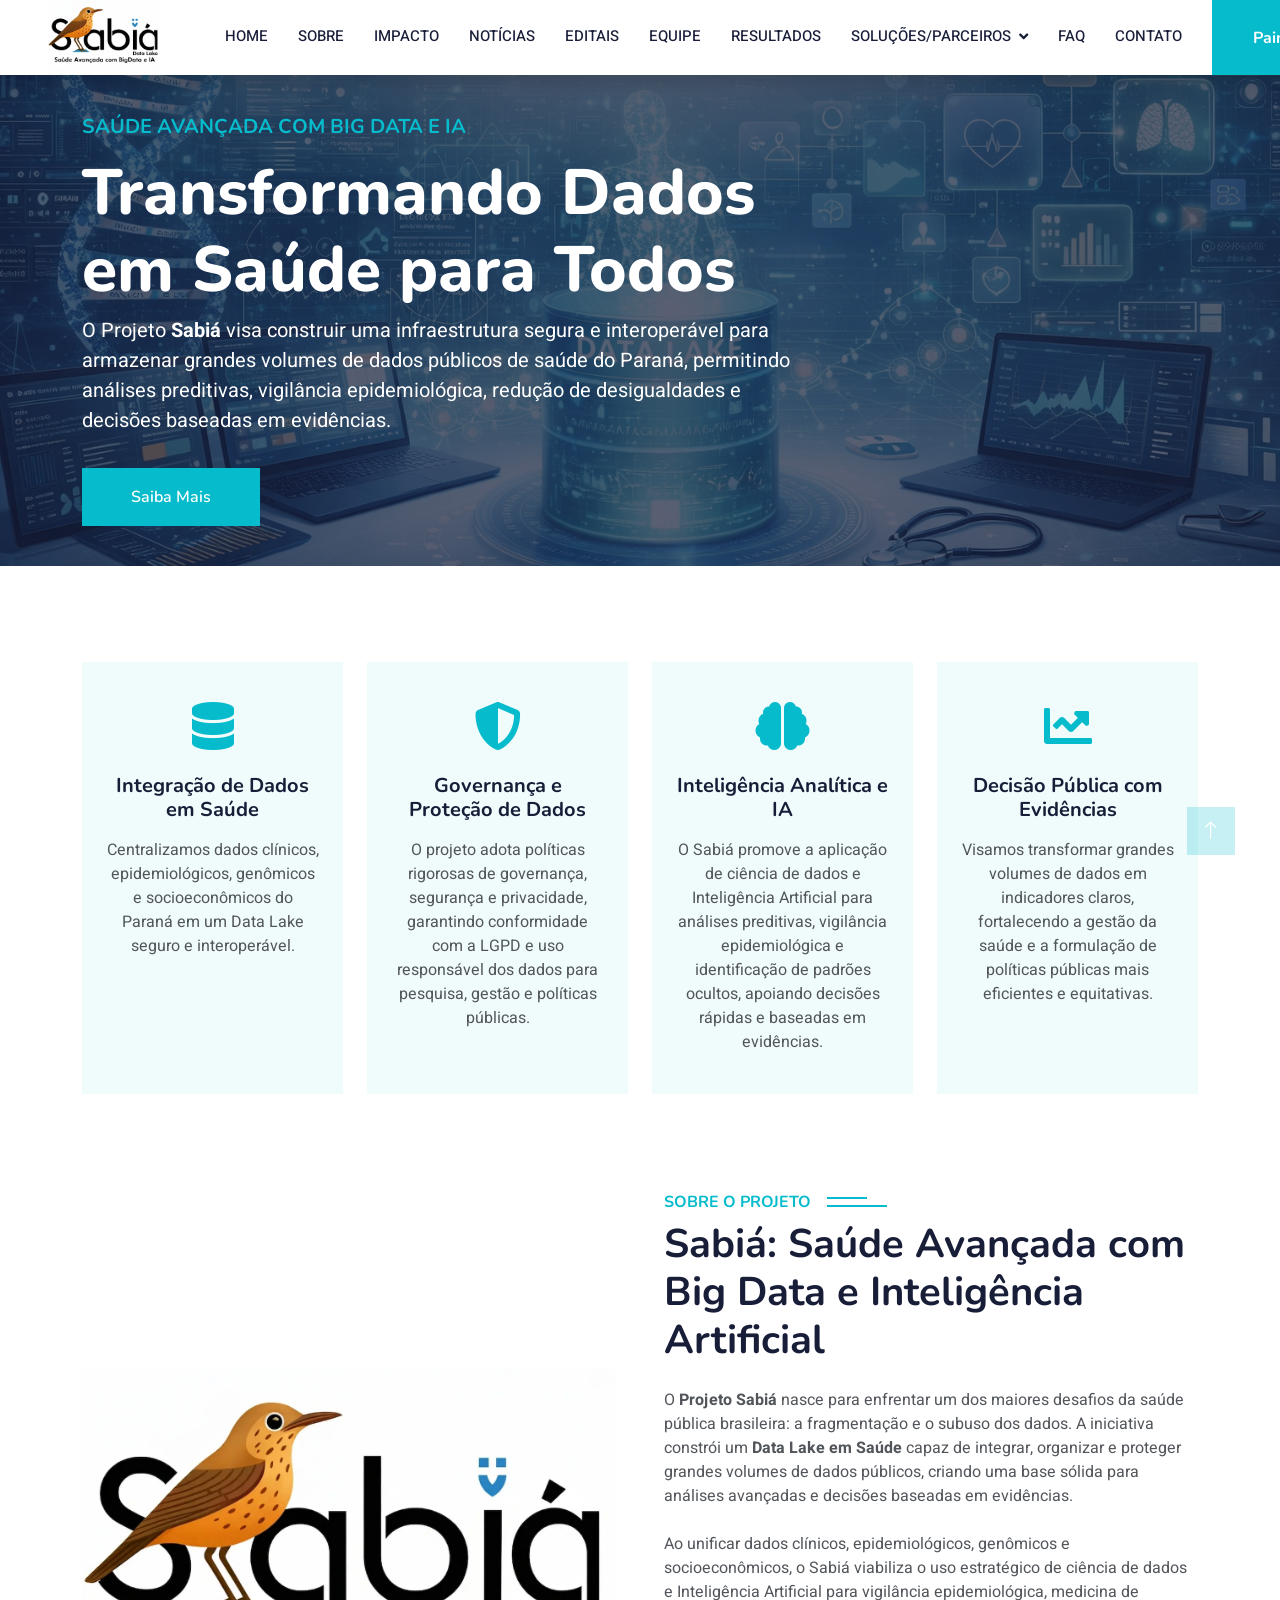
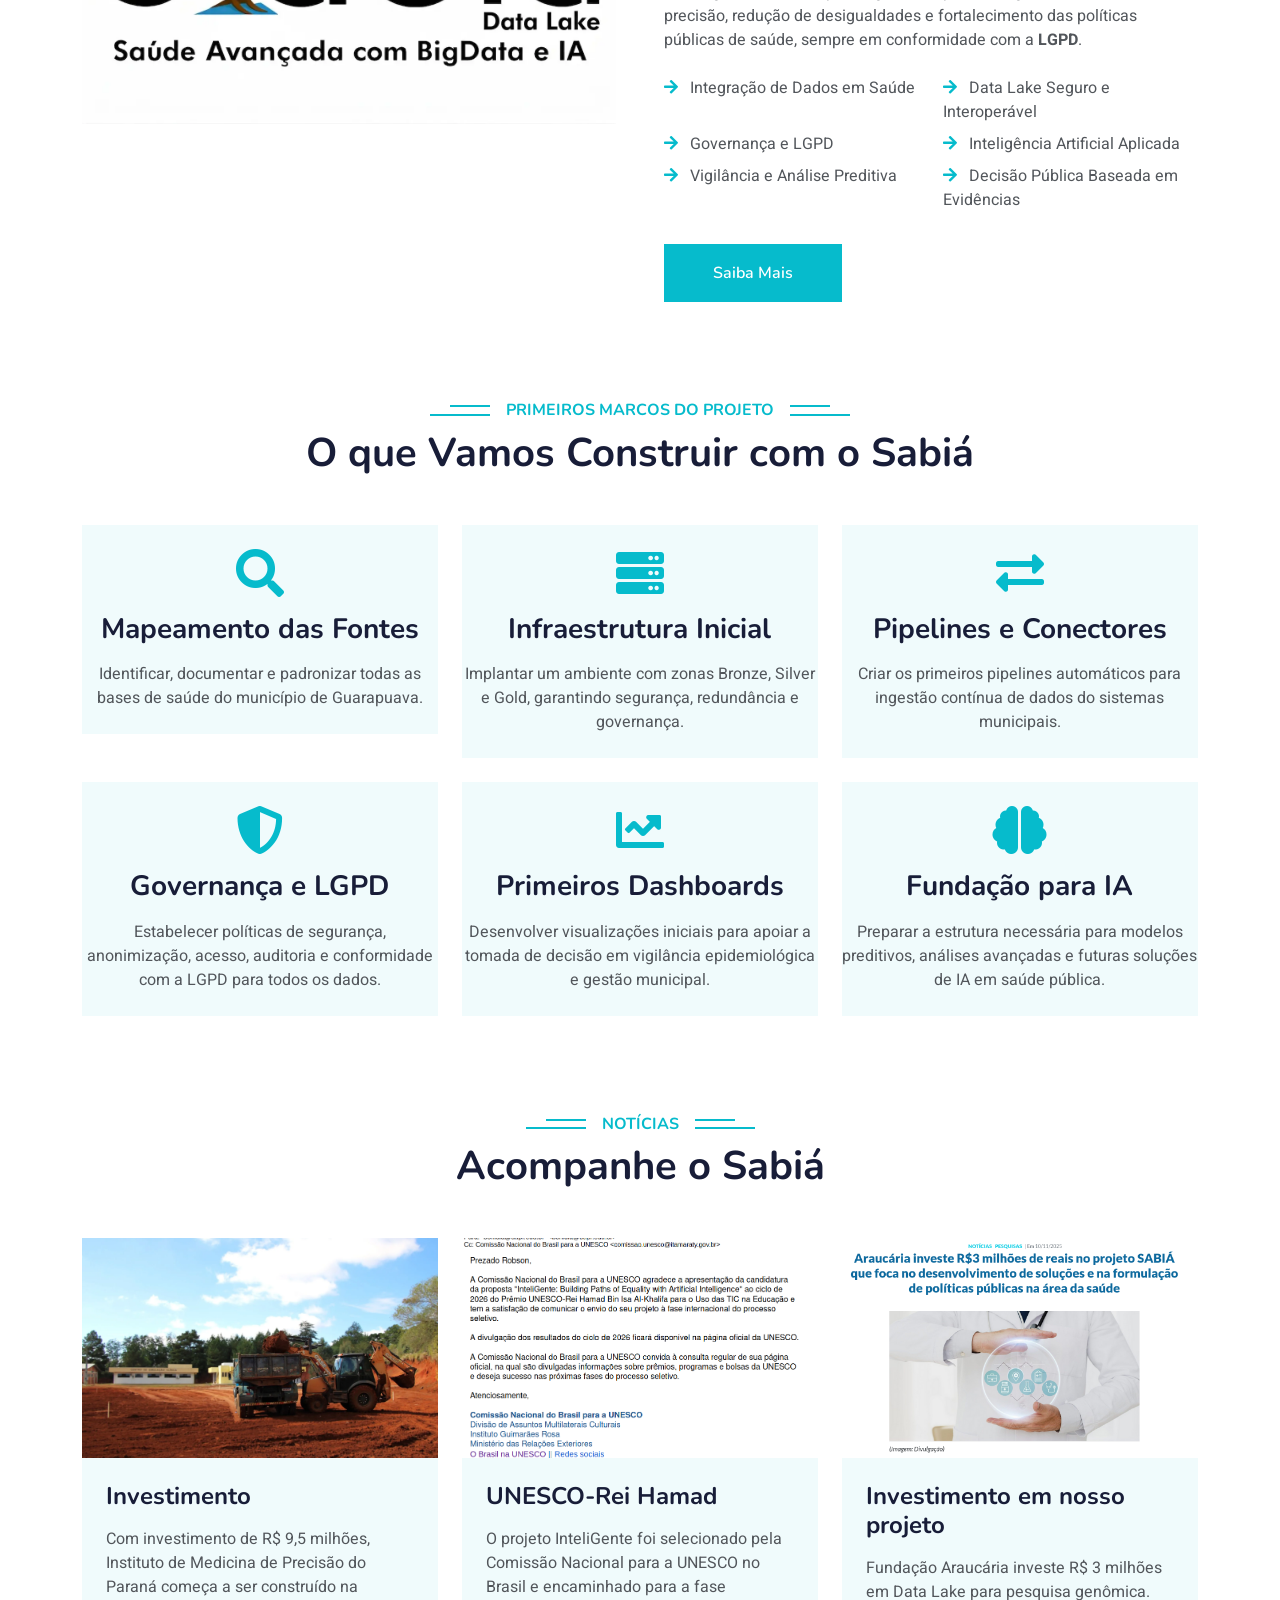
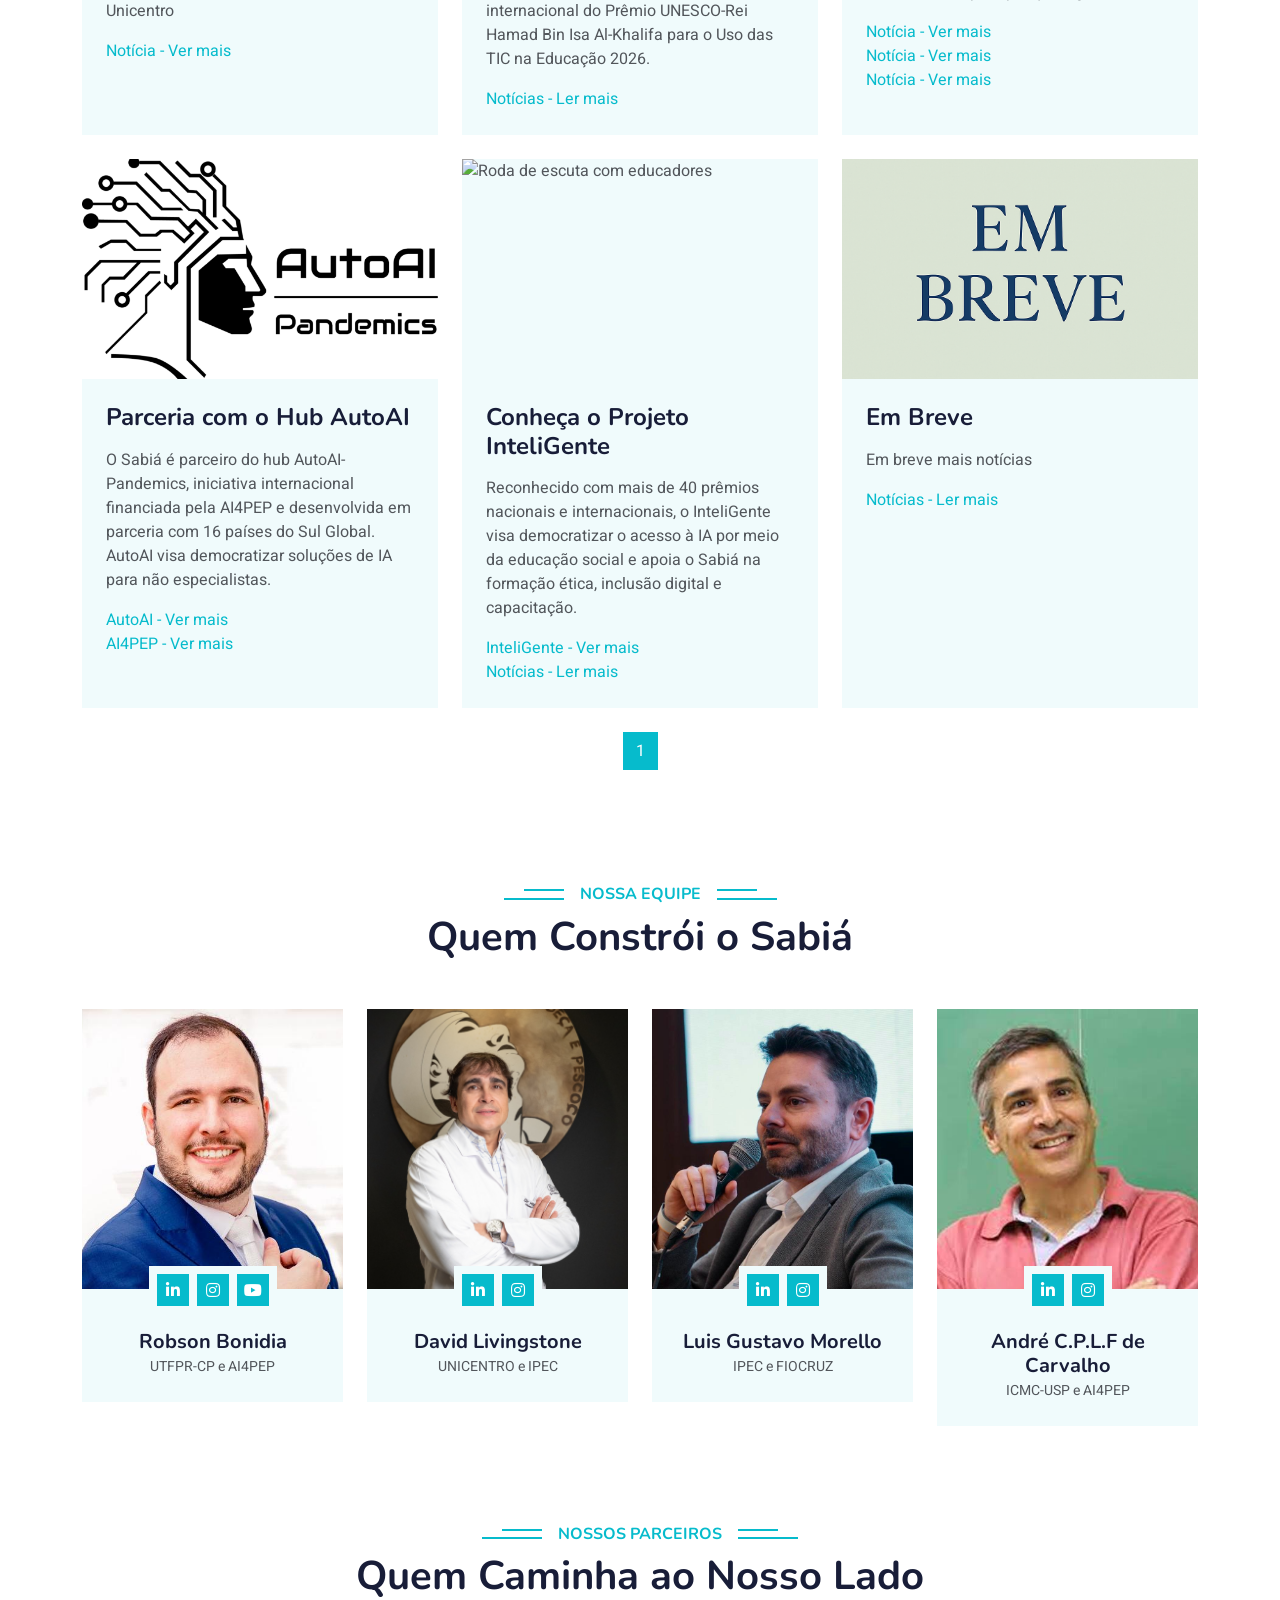
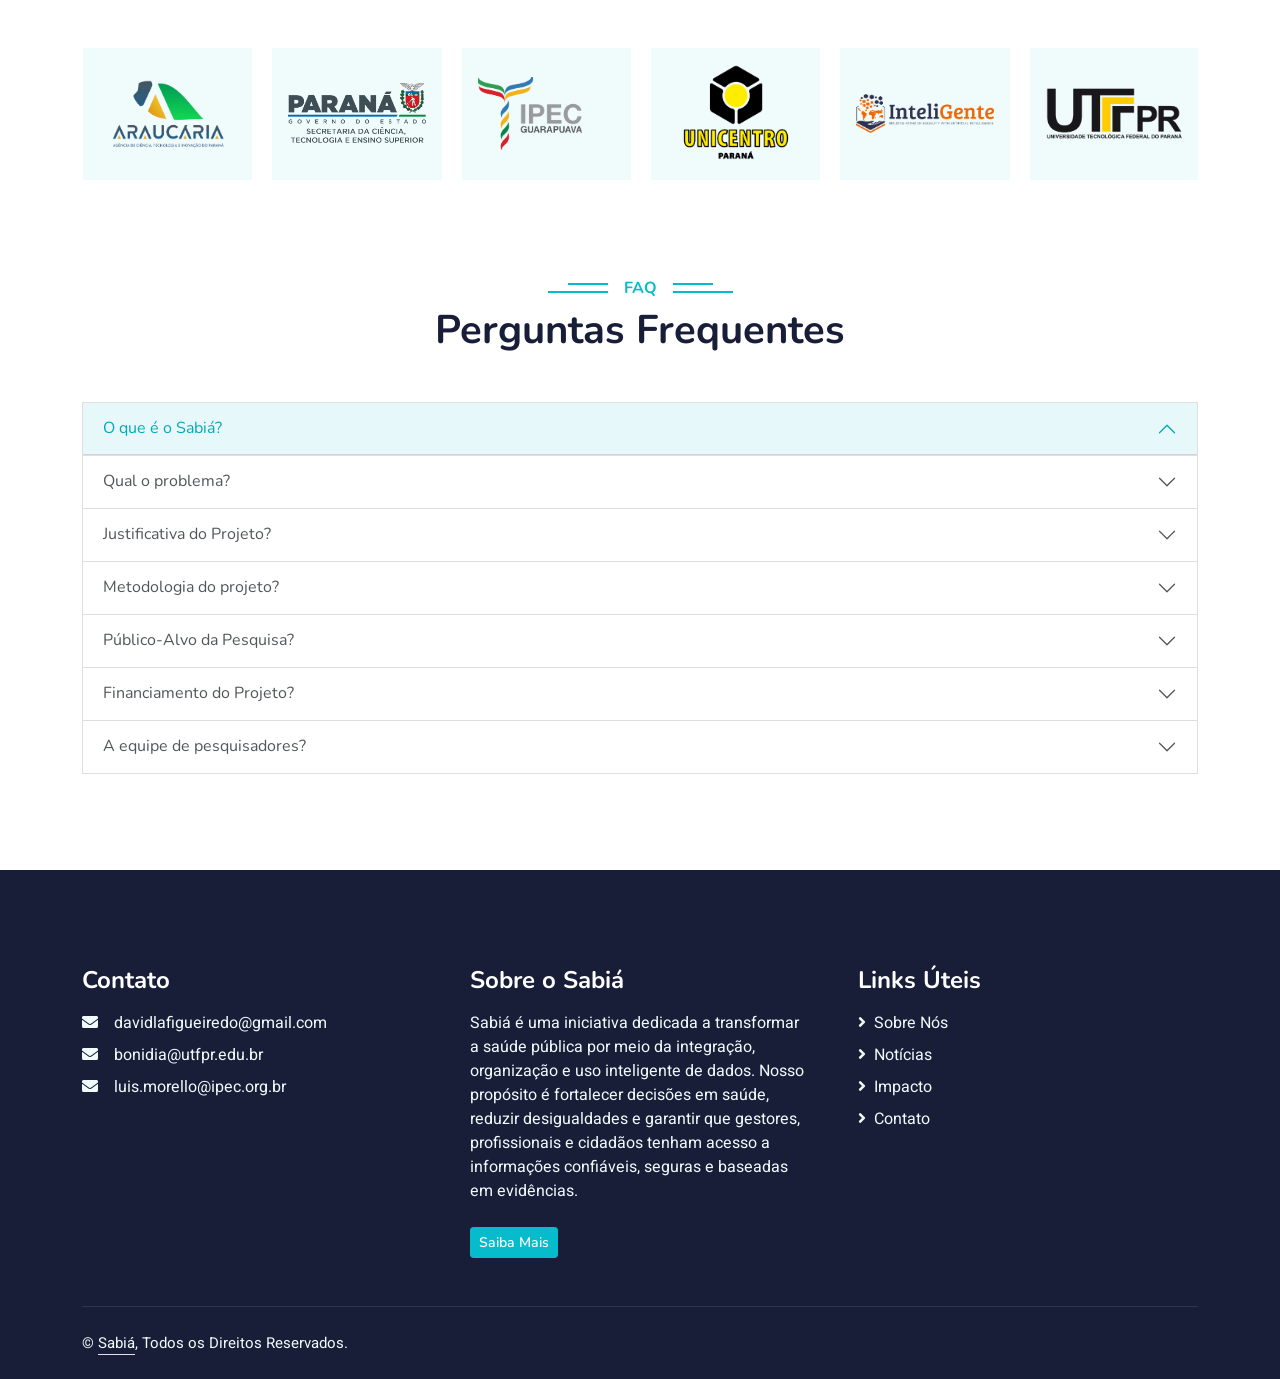
==== index.html @ 571390f3 "News" ====
<!DOCTYPE html>
<html lang="pt">

<head>

    <!-- Google tag (gtag.js) -->
    <script async src="https://www.googletagmanager.com/gtag/js?id=G-8NCLJFZFPL"></script>
      <script>
      window.dataLayer = window.dataLayer || [];
      function gtag(){dataLayer.push(arguments);}
      gtag('js', new Date());
      gtag('config', 'G-8NCLJFZFPL');
      </script>

      <!-- Google tag (gtag.js) event -->
      <script>
      gtag('event', 'manual_event_PAGE_VIEW', {
        // <event_parameters>
      });
    </script>

    <meta charset="utf-8">
    <title>Sabiá: Transformando Dados em Saúde para Todos</title>
    <meta content="width=device-width, initial-scale=1.0" name="viewport">
    <meta content="" name="keywords">
    <meta content="" name="description">

    <!-- Favicon -->
    <link href="logo/sabia_correto.webp" rel="icon">

    <!-- Google Web Fonts -->
    <link rel="preconnect" href="https://fonts.googleapis.com">
    <link rel="preconnect" href="https://fonts.gstatic.com" crossorigin>
    <link href="https://fonts.googleapis.com/css2?family=Heebo:wght@400;500;600&family=Nunito:wght@600;700;800&display=swap" rel="stylesheet">

    <!-- Icon Font Stylesheet -->
    <link href="https://cdnjs.cloudflare.com/ajax/libs/font-awesome/5.10.0/css/all.min.css" rel="stylesheet">
    <link href="https://cdn.jsdelivr.net/npm/bootstrap-icons@1.4.1/font/bootstrap-icons.css" rel="stylesheet">

    <!-- Libraries Stylesheet -->
    <link href="lib/animate/animate.min.css" rel="stylesheet">
    <link href="lib/owlcarousel/assets/owl.carousel.min.css" rel="stylesheet">

    <!-- Customized Bootstrap Stylesheet -->
    <link href="css/bootstrap.min.css" rel="stylesheet">

    <!-- Template Stylesheet -->
    <link href="css/style.css" rel="stylesheet">
</head>

<body>
    <!-- Spinner Start -->
    <div id="spinner" class="show bg-white position-fixed translate-middle w-100 vh-100 top-50 start-50 d-flex align-items-center justify-content-center">
        <div class="spinner-border text-primary" style="width: 3rem; height: 3rem;" role="status">
            <span class="sr-only">Loading...</span>
        </div>
    </div>
    <!-- Spinner End -->


    <!-- Navbar Start -->
    <nav class="navbar navbar-expand-lg bg-white navbar-light shadow sticky-top p-0">
        <a href="index.html" class="navbar-brand d-flex align-items-center px-4 px-lg-5">
    <img src="logo/sabia_correto.webp" alt="Sabiá" style="height: 75px;"></a>

        <button type="button" class="navbar-toggler me-4" data-bs-toggle="collapse" data-bs-target="#navbarCollapse">
            <span class="navbar-toggler-icon"></span>
        </button>
        <div class="collapse navbar-collapse" id="navbarCollapse">
            <div class="navbar-nav ms-auto p-4 p-lg-0">
                <a href="#" class="nav-item nav-link">Home</a>
                <a href="#about" class="nav-item nav-link">Sobre</a>
                <a href="#metrics" class="nav-item nav-link">Impacto</a>
                <a href="#news" class="nav-item nav-link">Notícias</a>
                <a href="editais.html" class="nav-item nav-link">Editais</a>
                <a href="#team" class="nav-item nav-link">Equipe</a>
                <a href="resultados.html" class="nav-item nav-link">Resultados</a>
                <div class="nav-item dropdown">
                    <a href="#" class="nav-link dropdown-toggle" data-bs-toggle="dropdown">Soluções/Parceiros</a>
                    <div class="dropdown-menu fade-down m-0">
                        <a href="https://japiimbr.inteligentehub.com.br/" class="dropdown-item">Japiim Health</a>
                        <a href="https://synap.inteligentehub.com.br/" class="dropdown-item">Triagem do Alzheimer</a>
                        <a href="smartwatches.html" class="dropdown-item">Sabiá Vitalis - Demo</a>
                        <a href="https://inteligentehub.com.br/" class="dropdown-item">InteliGente Hub</a>
                        <a href="https://autoaipandemics.icmc.usp.br/" class="dropdown-item">AutoAI Hub</a>
                    </div>
                </div>
                <a href="#faq" class="nav-item nav-link">FAQ</a>
                <a href="#contato" class="nav-item nav-link">Contato</a>
                <a href="dash.html" class="btn btn-primary painel-vivo">
                    Painel Vivo <i class="fa fa-arrow-right ms-3"></i>
                </a>
            </div>
        </div>
    </nav>
    <!-- Navbar End -->


    <!-- Carousel Start -->
    <div class="container-fluid p-0 mb-5">
      <div class="owl-carousel header-carousel position-relative">

        <div class="owl-carousel-item position-relative">
          <img class="img-fluid" src="img-new/15.png" alt="">
          <div class="position-absolute top-0 start-0 w-100 h-100 d-flex align-items-center"
               style="background: rgba(24, 29, 56, .7);">
            <div class="container">
              <div class="row justify-content-start">
                <div class="col-sm-10 col-lg-8">
                  <h5 class="text-primary text-uppercase mb-3 animated slideInDown">
                    Saúde Avançada com Big Data e IA
                  </h5>
                  <h1 class="display-3 text-white animated slideInDown">
                    Transformando Dados em Saúde para Todos
                  </h1>
                  <p class="fs-5 text-white mb-4 pb-2">
                    O Projeto <strong>Sabiá</strong> visa construir uma infraestrutura segura e interoperável para armazenar grandes volumes de dados públicos de saúde do Paraná, permitindo análises preditivas, vigilância epidemiológica, redução de desigualdades e decisões baseadas em evidências.
                  </p>
                  <a href="#about" class="btn btn-primary py-md-3 px-md-5 me-3 animated slideInLeft">
                    Saiba Mais
                  </a>
                </div>
              </div>
            </div>
          </div>
        </div>

      </div>
    </div>
    <!-- Carousel End -->

    <!-- Carousel End -->

    <!-- Service Start -->
    <div class="container-xxl py-5">
        <div class="container">
            <div class="row g-4">
            
                <!-- Integração de Dados -->
                <div class="col-lg-3 col-sm-6 wow fadeInUp" data-wow-delay="0.1s">
                  <div class="service-item text-center pt-3">
                    <div class="p-4">
                      <i class="fa fa-3x fa-database text-primary mb-4"></i>
                      <h5 class="mb-3">Integração de Dados em Saúde</h5>
                      <p>
                        Centralizamos dados clínicos, epidemiológicos, genômicos e socioeconômicos do Paraná em um Data Lake seguro e interoperável.
                      </p>
                    </div>
                  </div>
                </div>

                <!-- Governança e LGPD -->
                <div class="col-lg-3 col-sm-6 wow fadeInUp" data-wow-delay="0.3s">
                  <div class="service-item text-center pt-3">
                    <div class="p-4">
                      <i class="fa fa-3x fa-shield-alt text-primary mb-4"></i>
                      <h5 class="mb-3">Governança e Proteção de Dados</h5>
                      <p>
                        O projeto adota políticas rigorosas de governança, segurança e privacidade, garantindo conformidade com a LGPD e uso responsável dos dados para pesquisa, gestão e políticas públicas.
                      </p>
                    </div>
                  </div>
                </div>

                <!-- Inteligência Analítica -->
                <div class="col-lg-3 col-sm-6 wow fadeInUp" data-wow-delay="0.5s">
                  <div class="service-item text-center pt-3">
                    <div class="p-4">
                      <i class="fa fa-3x fa-brain text-primary mb-4"></i>
                      <h5 class="mb-3">Inteligência Analítica e IA</h5>
                      <p>
                        O Sabiá promove a aplicação de ciência de dados e Inteligência Artificial para análises preditivas, vigilância epidemiológica e identificação de padrões ocultos, apoiando decisões rápidas e baseadas em evidências.
                      </p>
                    </div>
                  </div>
                </div>

                <!-- Decisão e Impacto -->
                <div class="col-lg-3 col-sm-6 wow fadeInUp" data-wow-delay="0.7s">
                  <div class="service-item text-center pt-3">
                    <div class="p-4">
                      <i class="fa fa-3x fa-chart-line text-primary mb-4"></i>
                      <h5 class="mb-3">Decisão Pública com Evidências</h5>
                      <p>
                        Visamos transformar grandes volumes de dados em indicadores claros, fortalecendo a gestão da saúde e a formulação de políticas públicas mais eficientes e equitativas.
                      </p>
                    </div>
                  </div>
                </div>

            </div>
        </div>
    </div>
    <!-- Service End -->

    <!-- About Start -->
    <div id="about" class="container-xxl py-5">
      <div class="container">
        <div class="row g-5">

          <!-- Imagem / Logo -->
          <div class="col-lg-6 wow fadeInUp" data-wow-delay="0.1s" style="min-height: 400px;">
            <div class="position-relative h-100">
              <img class="img-fluid position-absolute w-100 h-100"
                   src="logo/sabia_correto.webp"
                   alt="Projeto Sabiá – Saúde Avançada com Big Data e IA"
                   style="object-fit: contain; max-height: 100%">
            </div>
          </div>

          <!-- Texto -->
          <div class="col-lg-6 wow fadeInUp" data-wow-delay="0.3s">
            <h6 class="section-title bg-white text-start text-primary pe-3">Sobre o Projeto</h6>

            <h1 class="mb-4">
              Sabiá: Saúde Avançada com Big Data e Inteligência Artificial
            </h1>

            <p class="mb-4">
              O <strong>Projeto Sabiá</strong> nasce para enfrentar um dos maiores desafios da saúde pública brasileira: a fragmentação e o subuso dos dados.
              A iniciativa constrói um <strong>Data Lake em Saúde</strong> capaz de integrar, organizar e proteger grandes volumes de dados públicos,
              criando uma base sólida para análises avançadas e decisões baseadas em evidências.
            </p>

            <p class="mb-4">
              Ao unificar dados clínicos, epidemiológicos, genômicos e socioeconômicos,
              o Sabiá viabiliza o uso estratégico de ciência de dados e Inteligência Artificial para vigilância epidemiológica, medicina de precisão,
              redução de desigualdades e fortalecimento das políticas públicas de saúde,
              sempre em conformidade com a <strong>LGPD</strong>.
            </p>

            <!-- Destaques -->
            <div class="row gy-2 gx-4 mb-4">
              <div class="col-sm-6">
                <p class="mb-0">
                  <i class="fa fa-arrow-right text-primary me-2"></i>
                  Integração de Dados em Saúde
                </p>
              </div>
              <div class="col-sm-6">
                <p class="mb-0">
                  <i class="fa fa-arrow-right text-primary me-2"></i>
                  Data Lake Seguro e Interoperável
                </p>
              </div>
              <div class="col-sm-6">
                <p class="mb-0">
                  <i class="fa fa-arrow-right text-primary me-2"></i>
                  Governança e LGPD
                </p>
              </div>
              <div class="col-sm-6">
                <p class="mb-0">
                  <i class="fa fa-arrow-right text-primary me-2"></i>
                  Inteligência Artificial Aplicada
                </p>
              </div>
              <div class="col-sm-6">
                <p class="mb-0">
                  <i class="fa fa-arrow-right text-primary me-2"></i>
                  Vigilância e Análise Preditiva
                </p>
              </div>
              <div class="col-sm-6">
                <p class="mb-0">
                  <i class="fa fa-arrow-right text-primary me-2"></i>
                  Decisão Pública Baseada em Evidências
                </p>
              </div>
            </div>

            <a class="btn btn-primary py-3 px-5 mt-2" href="#contato">
              Saiba Mais
            </a>
          </div>

        </div>
      </div>
    </div>
    <!-- About End -->

    <!-- Categories Start
    <div class="container-xxl py-5 category">
        <div class="container">
            <div class="text-center wow fadeInUp" data-wow-delay="0.1s">
                <h6 class="section-title bg-white text-center text-primary px-3">Categories</h6>
                <h1 class="mb-5">Courses Categories</h1>
            </div>
            <div class="row g-3">
                <div class="col-lg-7 col-md-6">
                    <div class="row g-3">
                        <div class="col-lg-12 col-md-12 wow zoomIn" data-wow-delay="0.1s">
                            <a class="position-relative d-block overflow-hidden" href="">
                                <img class="img-fluid" src="img/cat-1.jpg" alt="">
                                <div class="bg-white text-center position-absolute bottom-0 end-0 py-2 px-3" style="margin: 1px;">
                                    <h5 class="m-0">Web Design</h5>
                                    <small class="text-primary">49 Courses</small>
                                </div>
                            </a>
                        </div>
                        <div class="col-lg-6 col-md-12 wow zoomIn" data-wow-delay="0.3s">
                            <a class="position-relative d-block overflow-hidden" href="">
                                <img class="img-fluid" src="img/cat-2.jpg" alt="">
                                <div class="bg-white text-center position-absolute bottom-0 end-0 py-2 px-3" style="margin: 1px;">
                                    <h5 class="m-0">Graphic Design</h5>
                                    <small class="text-primary">49 Courses</small>
                                </div>
                            </a>
                        </div>
                        <div class="col-lg-6 col-md-12 wow zoomIn" data-wow-delay="0.5s">
                            <a class="position-relative d-block overflow-hidden" href="">
                                <img class="img-fluid" src="img/cat-3.jpg" alt="">
                                <div class="bg-white text-center position-absolute bottom-0 end-0 py-2 px-3" style="margin: 1px;">
                                    <h5 class="m-0">Video Editing</h5>
                                    <small class="text-primary">49 Courses</small>
                                </div>
                            </a>
                        </div>
                    </div>
                </div>
                <div class="col-lg-5 col-md-6 wow zoomIn" data-wow-delay="0.7s" style="min-height: 350px;">
                    <a class="position-relative d-block h-100 overflow-hidden" href="">
                        <img class="img-fluid position-absolute w-100 h-100" src="img/cat-4.jpg" alt="" style="object-fit: cover;">
                        <div class="bg-white text-center position-absolute bottom-0 end-0 py-2 px-3" style="margin:  1px;">
                            <h5 class="m-0">Online Marketing</h5>
                            <small class="text-primary">49 Courses</small>
                        </div>
                    </a>
                </div>
            </div>
        </div>
    </div> -->
    <!-- Categories Start -->

    <!-- Metrics Start -->
    <div id="metrics" class="container-xxl py-5">
      <div class="container">
        <div class="text-center wow fadeInUp" data-wow-delay="0.1s">
          <h6 class="section-title bg-white text-center text-primary px-3">Primeiros Marcos do Projeto</h6>
          <h1 class="mb-5">O que Vamos Construir com o Sabiá</h1>
        </div>

        <div class="row g-4">

          <!-- Mapeamento de Dados -->
          <div class="col-lg-4 col-md-6 wow fadeInUp" data-wow-delay="0.1s">
            <div class="metric-item bg-light text-center py-4">
              <div class="d-flex justify-content-center mb-3">
                <i class="fa fa-search fa-3x text-primary"></i>
              </div>
              <h3 class="mb-3">Mapeamento das Fontes</h3>
              <p class="mb-0">
                Identificar, documentar e padronizar todas as bases de saúde do município de Guarapuava.
              </p>
            </div>
          </div>

          <!-- Infraestrutura do Data Lake -->
          <div class="col-lg-4 col-md-6 wow fadeInUp" data-wow-delay="0.3s">
            <div class="metric-item bg-light text-center py-4">
              <div class="d-flex justify-content-center mb-3">
                <i class="fa fa-server fa-3x text-primary"></i>
              </div>
              <h3 class="mb-3">Infraestrutura Inicial</h3>
              <p class="mb-0">
                Implantar um ambiente com zonas Bronze, Silver e Gold, garantindo segurança, redundância e governança.
              </p>
            </div>
          </div>

          <!-- Pipelines e Conectores -->
          <div class="col-lg-4 col-md-6 wow fadeInUp" data-wow-delay="0.5s">
            <div class="metric-item bg-light text-center py-4">
              <div class="d-flex justify-content-center mb-3">
                <i class="fa fa-exchange-alt fa-3x text-primary"></i>
              </div>
              <h3 class="mb-3">Pipelines e Conectores</h3>
              <p class="mb-0">
                Criar os primeiros pipelines automáticos para ingestão contínua de dados do sistemas municipais.
              </p>
            </div>
          </div>

          <!-- Governança e LGPD -->
          <div class="col-lg-4 col-md-6 wow fadeInUp" data-wow-delay="0.7s">
            <div class="metric-item bg-light text-center py-4">
              <div class="d-flex justify-content-center mb-3">
                <i class="fa fa-shield-alt fa-3x text-primary"></i>
              </div>
              <h3 class="mb-3">Governança e LGPD</h3>
              <p class="mb-0">
                Estabelecer políticas de segurança, anonimização, acesso, auditoria e conformidade com a LGPD para todos os dados.
              </p>
            </div>
          </div>

          <!-- Primeiro Dashboard -->
          <div class="col-lg-4 col-md-6 wow fadeInUp" data-wow-delay="0.9s">
            <div class="metric-item bg-light text-center py-4">
              <div class="d-flex justify-content-center mb-3">
                <i class="fa fa-chart-line fa-3x text-primary"></i>
              </div>
              <h3 class="mb-3">Primeiros Dashboards</h3>
              <p class="mb-0">
                Desenvolver visualizações iniciais para apoiar a tomada de decisão em vigilância epidemiológica e gestão municipal.
              </p>
            </div>
          </div>

          <!-- Base para IA e Preditividade -->
          <div class="col-lg-4 col-md-6 wow fadeInUp" data-wow-delay="1.1s">
            <div class="metric-item bg-light text-center py-4">
              <div class="d-flex justify-content-center mb-3">
                <i class="fa fa-brain fa-3x text-primary"></i>
              </div>
              <h3 class="mb-3">Fundação para IA</h3>
              <p class="mb-0">
                Preparar a estrutura necessária para modelos preditivos, análises avançadas e futuras soluções de IA em saúde pública.
              </p>
            </div>
          </div>

        </div>
      </div>
    </div>
    <!-- Metrics End -->

    <style>
        .news-img-wrapper {
            width: 100%;
            height: 220px; /* altura fixa ajustável */
            overflow: hidden;
        }

        .news-img {
            width: 100%;
            height: 100%;
            object-fit: cover; /* mantém proporção e corta o excesso */
            object-position: center; /* centraliza a imagem */
            display: block;
        }
    </style>

    <!-- News Start -->
    <div id="news" class="container-xxl py-5 wow fadeInUp" data-wow-delay="0.1s">
        <div class="container">
            <div class="row g-5">
                <div class="col-lg-12">
                    <div class="text-center wow fadeInUp" data-wow-delay="0.1s">
                        <h6 class="section-title bg-white text-center text-primary px-3">Notícias</h6>
                        <h1 class="mb-5">Acompanhe o Sabiá</h1>
                    </div>

                    <!-- Lista de notícias -->
                    <div class="row g-4" id="newsList">

                        <div class="col-lg-4 col-md-6 news-item">
                            <div class="blog-item bg-light rounded overflow-hidden h-100">
                                <div class="news-img-wrapper">
                                    <img src="img-new/23.webp" class="news-img" alt="Roda de escuta com educadores">
                                </div>
                                <div class="p-4">
                                    <h4 class="mb-3">Investimento</h4>
                                    <p class="mb-3">
                                    Com investimento de R$ 9,5 milhões, Instituto de Medicina de Precisão do Paraná começa a ser construído na Unicentro
                                    </p>
                                    <a href="https://www3.unicentro.br/noticias/2026/05/28/com-investimento-de-r-95-milhoes-instituto-de-medicina-de-precisao-do-parana-comeca-a-ser-construido-na-unicentro/" class="text-primary fw-semibold">Notícia - Ver mais</a>
                                </div>
                            </div>
                        </div>

                        <div class="col-lg-4 col-md-6 news-item">
                            <div class="blog-item bg-light rounded overflow-hidden h-100">
                                <div class="news-img-wrapper">
                                    <img src="img-new/24.png" class="news-img" alt="Roda de escuta com educadores">
                                </div>
                                <div class="p-4">
                                    <h4 class="mb-3">UNESCO-Rei Hamad</h4>
                                    <p class="mb-3">
                                    O projeto InteliGente foi selecionado pela Comissão Nacional para a UNESCO no Brasil e encaminhado para a fase internacional do Prêmio UNESCO-Rei Hamad Bin Isa Al-Khalifa para o Uso das TIC na Educação 2026.
                                    </p>
                                    <a href="https://inteligentehub.com.br/news.html" class="text-primary fw-semibold">Notícias - Ler mais</a>
                                </div>
                            </div>
                        </div>

                        <div class="col-lg-4 col-md-6 news-item">
                            <div class="blog-item bg-light rounded overflow-hidden h-100">
                                <div class="news-img-wrapper">
                                    <img src="img-new/21.png" class="news-img" alt="Roda de escuta com educadores">
                                </div>
                                <div class="p-4">
                                    <h4 class="mb-3">Investimento em nosso projeto</h4>
                                    <p class="mb-3">
                                    Fundação Araucária investe R$ 3 milhões em Data Lake para pesquisa genômica.
                                    </p>
                                    <a href="https://www.seti.pr.gov.br/Noticia/Fundacao-Araucaria-investe-R-3-milhoes-em-Data-Lake-para-pesquisa-genomica" class="text-primary fw-semibold">Notícia - Ver mais</a>
                                    </br>
                                    <a href="https://namidia.fapesp.br/data-lake-para-pesquisa-genomica-recebe-investimento-de-r-3-milhoes-02112025-0925-impacto-do-projeto-sabia-inovacoes-e-beneficios-parcerias-e-expansao-genomas-parana/648213" class="text-primary fw-semibold">Notícia - Ver mais</a>
                                    </br>
                                    <a href="https://news.confap.org.br/araucaria-investe-r3-milhoes-de-reais-no-projeto-sabia-que-foca-no-desenvolvimento-de-solucoes-e-na-formulacao-de-politicas-publicas-na-area-da-saude/" class="text-primary fw-semibold">Notícia - Ver mais</a>
                                </div>
                            </div>
                        </div>

                        <div class="col-lg-4 col-md-6 news-item">
                            <div class="blog-item bg-light rounded overflow-hidden h-100">
                                <div class="news-img-wrapper">
                                    <img src="img-new/20.png" class="news-img" alt="Roda de escuta com educadores">
                                </div>
                                <div class="p-4">
                                    <h4 class="mb-3">Parceria com o Hub AutoAI</h4>
                                    <p class="mb-3">
                                    O Sabiá é parceiro do hub AutoAI-Pandemics, iniciativa internacional financiada pela AI4PEP e desenvolvida em parceria com 16 países do Sul Global. AutoAI visa democratizar soluções de IA para não especialistas.
                                    </p>
                                    <a href="https://autoaipandemics.icmc.usp.br/" class="text-primary fw-semibold">AutoAI - Ver mais</a>
                                    </br>
                                    <a href="https://ai4pep.org/" class="text-primary fw-semibold">AI4PEP - Ver mais</a>
                                </div>
                            </div>
                        </div>

                        <div class="col-lg-4 col-md-6 news-item">
                            <div class="blog-item bg-light rounded overflow-hidden h-100">
                                <div class="news-img-wrapper">
                                    <img src="img-new/18.png" class="news-img" alt="Roda de escuta com educadores">
                                </div>
                                <div class="p-4">
                                    <h4 class="mb-3">Conheça o Projeto InteliGente</h4>
                                    <p class="mb-3">
                                    Reconhecido com mais de 40 prêmios nacionais e internacionais, o InteliGente visa democratizar o acesso à IA por meio da educação social e apoia o Sabiá na formação ética, inclusão digital e capacitação.
                                    </p>
                                    <a href="https://inteligentehub.com.br/" class="text-primary fw-semibold">InteliGente - Ver mais</a>
                                    </br>
                                    <a href="https://inteligentehub.com.br/news.html" class="text-primary fw-semibold">Notícias - Ler mais</a>
                                </div>
                            </div>
                        </div>

                        <div class="col-lg-4 col-md-6 news-item">
                            <div class="blog-item bg-light rounded overflow-hidden h-100">
                                <div class="news-img-wrapper">
                                    <img src="img-new/6.png" class="news-img" alt="Roda de escuta com educadores">
                                </div>
                                <div class="p-4">
                                    <h4 class="mb-3">Em Breve</h4>
                                    <p class="mb-3">
                                    Em breve mais notícias
                                    </p>
                                    <a href="#" class="text-primary fw-semibold">Notícias - Ler mais</a>
                                </div>
                            </div>
                        </div>

                    </div>

                    <!-- Paginação -->
                    <nav aria-label="Paginação de notícias" class="mt-4">
                        <ul class="pagination justify-content-center" id="newsPagination"></ul>
                    </nav>

                </div>
            </div>
        </div>
    </div>
    <!-- News End -->


    <!-- Equipe Início -->
    <div id="team" class="container-xxl py-5">
        <div class="container">
            <div class="text-center wow fadeInUp" data-wow-delay="0.1s">
                <h6 class="section-title bg-white text-center text-primary px-3">Nossa Equipe</h6>
                <h1 class="mb-5">Quem Constrói o Sabiá</h1>
            </div>
            <div class="row g-4">
                <div class="owl-carousel team-carousel">
                    <div class="team-item bg-light">
                        <div class="overflow-hidden">
                            <img class="img-fluid" src="img-new/team/bonidia.jpeg" alt="">
                        </div>
                        <div class="position-relative d-flex justify-content-center" style="margin-top: -23px;">
                            <div class="bg-light d-flex justify-content-center pt-2 px-1">
                                <a class="btn btn-sm-square btn-primary mx-1" href="https://www.linkedin.com/in/robson-parmezan-bonidia-phd-8b1b8890"><i class="fab fa-linkedin-in"></i></a>
                                <a class="btn btn-sm-square btn-primary mx-1" href="https://www.instagram.com/inteligente_utfpr/"><i class="fab fa-instagram"></i></a>
                                <a class="btn btn-sm-square btn-primary mx-1" href="https://youtube.com/@InteliGente-AI"><i class="fab fa-youtube"></i></a>
                            </div>
                        </div>
                        <div class="text-center p-4">
                            <h5 class="mb-0">Robson Bonidia</h5>
                            <small>UTFPR-CP e AI4PEP</small>
                        </div>
                    </div>

                 <div class="team-item bg-light">
                        <div class="overflow-hidden">
                            <img class="img-fluid" src="img-new/team/david.jpg" alt="">
                        </div>
                        <div class="position-relative d-flex justify-content-center" style="margin-top: -23px;">
                            <div class="bg-light d-flex justify-content-center pt-2 px-1">
                                <a class="btn btn-sm-square btn-primary mx-1" href="https://www3.unicentro.br/docentes/david-livingstone-alves-figueiredo/"><i class="fab fa-linkedin-in"></i></a>
                                <a class="btn btn-sm-square btn-primary mx-1" href="https://www.instagram.com/david_livingstonefigueiredo/"><i class="fab fa-instagram"></i></a>
                            </div>
                        </div>
                        <div class="text-center p-4">
                            <h5 class="mb-0">David Livingstone</h5>
                            <small>UNICENTRO e IPEC</small>
                        </div>
                    </div>

                    <div class="team-item bg-light">
                        <div class="overflow-hidden">
                            <img class="img-fluid" src="img-new/team/guga.jpg" alt="">
                        </div>
                        <div class="position-relative d-flex justify-content-center" style="margin-top: -23px;">
                            <div class="bg-light d-flex justify-content-center pt-2 px-1">
                                <a class="btn btn-sm-square btn-primary mx-1" href="https://www.linkedin.com/in/luis-gustavo-morello-39bb6283?originalSubdomain=br"><i class="fab fa-linkedin-in"></i></a>
                                <a class="btn btn-sm-square btn-primary mx-1" href="https://www.instagram.com/lg.morello/"><i class="fab fa-instagram"></i></a>
                            </div>
                        </div>
                        <div class="text-center p-4">
                            <h5 class="mb-0">Luis Gustavo Morello</h5>
                            <small>IPEC e FIOCRUZ</small>
                        </div>
                    </div>

                    <div class="team-item bg-light">
                        <div class="overflow-hidden">
                            <img class="img-fluid" src="img-new/team/andre2.jpeg" alt="">
                        </div>
                        <div class="position-relative d-flex justify-content-center" style="margin-top: -23px;">
                            <div class="bg-light d-flex justify-content-center pt-2 px-1">
                                <a class="btn btn-sm-square btn-primary mx-1" href="https://www.linkedin.com/in/andr%C3%A9-carlos-ponce-de-leon-f-de-carvalho-151bb26/?originalSubdomain=br"><i class="fab fa-linkedin-in"></i></a>
                                <a class="btn btn-sm-square btn-primary mx-1" href="https://scholar.google.com.br/citations?user=Jx_5GrgAAAAJ&hl=pt-BR"><i class="fab fa-instagram"></i></a>
                            </div>
                        </div>
                        <div class="text-center p-4">
                            <h5 class="mb-0">André C.P.L.F de Carvalho</h5>
                            <small>ICMC-USP e AI4PEP</small>
                        </div>
                    </div>

                    <div class="team-item bg-light">
                        <div class="overflow-hidden">
                            <img class="img-fluid" src="img-new/team/josi.jpg" alt="">
                        </div>
                        <div class="position-relative d-flex justify-content-center" style="margin-top: -23px;">
                            <div class="bg-light d-flex justify-content-center pt-2 px-1">
                                <a class="btn btn-sm-square btn-primary mx-1" href="https://josielkuk.github.io/"><i class="fab fa-linkedin-in"></i></a>
                            </div>
                        </div>
                        <div class="text-center p-4">
                            <h5 class="mb-0">Josiel Neumann Kuk</h5>
                            <small>UNICENTRO</small>
                        </div>
                    </div>

                    <div class="team-item bg-light">
                        <div class="overflow-hidden">
                            <img class="img-fluid" src="img-new/team/pam.jpeg" alt="">
                        </div>
                        <div class="position-relative d-flex justify-content-center" style="margin-top: -23px;">
                            <div class="bg-light d-flex justify-content-center pt-2 px-1">
                                <a class="btn btn-sm-square btn-primary mx-1" href="https://www.linkedin.com/in/pamela-berti-braz-64603a314/"><i class="fab fa-linkedin-in"></i></a>
                            </div>
                        </div>
                        <div class="text-center p-4">
                            <h5 class="mb-0">Pamela Berti Braz</h5>
                            <small>UTFPR</small>
                        </div>
                    </div>

                    <div class="team-item bg-light">
                        <div class="overflow-hidden">
                            <img class="img-fluid" src="img-new/team/ana.jpg" alt="">
                        </div>
                        <div class="position-relative d-flex justify-content-center" style="margin-top: -23px;">
                            <div class="bg-light d-flex justify-content-center pt-2 px-1">
                                <a class="btn btn-sm-square btn-primary mx-1" href="https://www3.unicentro.br/docentes/carolina-paula-de-almeida/"><i class="fab fa-linkedin-in"></i></a>
                            </div>
                        </div>
                        <div class="text-center p-4">
                            <h5 class="mb-0">Carolina Paula de Almeida</h5>
                            <small>UNICENTRO</small>
                        </div>
                    </div>

                    <div class="team-item bg-light">
                        <div class="overflow-hidden">
                            <img class="img-fluid" src="img-new/team/richa.jpg" alt="">
                        </div>
                        <div class="position-relative d-flex justify-content-center" style="margin-top: -23px;">
                            <div class="bg-light d-flex justify-content-center pt-2 px-1">
                                <a class="btn btn-sm-square btn-primary mx-1" href="https://www3.unicentro.br/docentes/richard-aderbal-goncalves/"><i class="fab fa-linkedin-in"></i></a>
                            </div>
                        </div>
                        <div class="text-center p-4">
                            <h5 class="mb-0">Richard Aderbal Goncalves</h5>
                            <small>UNICENTRO</small>
                        </div>
                    </div>

                    <div class="team-item bg-light">
                        <div class="overflow-hidden">
                            <img class="img-fluid" src="img-new/team/mauro.jpg" alt="">
                        </div>
                        <div class="position-relative d-flex justify-content-center" style="margin-top: -23px;">
                            <div class="bg-light d-flex justify-content-center pt-2 px-1">
                                <a class="btn btn-sm-square btn-primary mx-1" href="https://www3.unicentro.br/docentes/mauro-miazaki/"><i class="fab fa-linkedin-in"></i></a>
                            </div>
                        </div>
                        <div class="text-center p-4">
                            <h5 class="mb-0">Mauro Miazaki</h5>
                            <small>UNICENTRO</small>
                        </div>
                    </div>

                    <!-- Repita mais .team-item para o resto da equipe -->
                </div>

            </div>
        </div>
    </div>
    <!-- Equipe Fim -->

    <!-- Parceiros Início (Slider Owl Carousel) -->
    <div id="partners" class="container-xxl py-5">
        <div class="container">
            <div class="text-center wow fadeInUp" data-wow-delay="0.1s">
                <h6 class="section-title bg-white text-center text-primary px-3">Nossos Parceiros</h6>
                <h1 class="mb-5">Quem Caminha ao Nosso Lado</h1>
                <!--<p class="mb-4">
                    O Japiim Digital acontece graças a parceiros que compartilham nosso propósito de democratizar o uso ético da IA na educação. Juntos, construímos oportunidades para comunidades historicamente esquecidas.
                </p>-->
            </div>
            <div class="owl-carousel partners-carousel position-relative">
                <div class="bg-light p-3 text-center rounded">
                    <a href="https://www.fappr.pr.gov.br/" target="_blank">
                    <img src="img-new/logofa.png" alt="Parceiro 1" class="img-fluid">
                    </a>
                </div>
                <div class="bg-light p-3 text-center rounded">
                    <a href="https://autoaipandemics.icmc.usp.br/" target="_blank">
                    <img src="img-new/seti.png" alt="Parceiro 5" class="img-fluid">
                    </a>
                </div>
                <div class="bg-light p-3 text-center rounded">
                    <a href="https://ipec.org.br/" target="_blank">
                    <img src="img-new/ipec.png" alt="Parceiro 5" class="img-fluid">
                    </a>
                </div>
                <div class="bg-light p-3 text-center rounded">
                    <a href="https://www3.unicentro.br/" target="_blank">
                    <img src="img-new/unicentro.png" alt="Parceiro 5" class="img-fluid">
                    </a>
                </div>
                <div class="bg-light p-3 text-center rounded">
                    <a href="https://inteligentehub.com.br/" target="_blank">
                    <img src="img-new/Logotipo InteliGente.png" alt="Parceiro 2" class="img-fluid">
                    </a>
                </div>
                <div class="bg-light p-3 text-center rounded">
                    <a href="https://www.utfpr.edu.br/" target="_blank">
                    <img src="img-new/utfpr.png" alt="Parceiro 3" class="img-fluid">
                    </a>
                </div>
                <div class="bg-light p-3 text-center rounded">
                    <a href="https://www.icmc.usp.br/" target="_blank">
                    <img src="img-new/icmc.png" alt="Parceiro 3" class="img-fluid">
                    </a>
                </div>
                <div class="bg-light p-3 text-center rounded">
                    <a href="https://ai4pep.org/" target="_blank">
                    <img src="img-new/AI4PEP2-logo.png" alt="Parceiro 4" class="img-fluid">
                    </a>
                </div>
                <div class="bg-light p-3 text-center rounded">
                    <a href="https://autoaipandemics.icmc.usp.br/" target="_blank">
                    <img src="img-new/logo.png" alt="Parceiro 5" class="img-fluid">
                    </a>
                </div>
            </div>
        </div>
    </div>
    <!-- Parceiros Fim -->

    <!-- Depoimentos Início -->
    <!-- <div id="test" class="container-xxl py-5 wow fadeInUp" data-wow-delay="0.1s">
        <div class="container">
            <div class="text-center">
                <h6 class="section-title bg-white text-center text-primary px-3">Depoimentos</h6>
                <h1 class="mb-5">O Que Nossos Alunos Dizem!</h1>
            </div>
            <div class="owl-carousel testimonial-carousel position-relative">
                <div class="testimonial-item text-center">
                    <img class="border rounded-circle p-2 mx-auto mb-3" src="img/testimonial-1.jpg" style="width: 80px; height: 80px;">
                    <h5 class="mb-0">Nome do Aluno</h5>
                    <p>Profissão</p>
                    <div class="testimonial-text bg-light text-center p-4">
                        <p class="mb-0">Tempor erat elitr rebum at clita. Diam dolor diam ipsum sit diam amet diam et eos. Clita erat ipsum et lorem et sit.</p>
                    </div>
                </div>
                <div class="testimonial-item text-center">
                    <img class="border rounded-circle p-2 mx-auto mb-3" src="img/testimonial-2.jpg" style="width: 80px; height: 80px;">
                    <h5 class="mb-0">Nome do Aluno</h5>
                    <p>Profissão</p>
                    <div class="testimonial-text bg-light text-center p-4">
                        <p class="mb-0">Tempor erat elitr rebum at clita. Diam dolor diam ipsum sit diam amet diam et eos. Clita erat ipsum et lorem et sit.</p>
                    </div>
                </div>
                <div class="testimonial-item text-center">
                    <img class="border rounded-circle p-2 mx-auto mb-3" src="img/testimonial-3.jpg" style="width: 80px; height: 80px;">
                    <h5 class="mb-0">Nome do Aluno</h5>
                    <p>Profissão</p>
                    <div class="testimonial-text bg-light text-center p-4">
                        <p class="mb-0">Tempor erat elitr rebum at clita. Diam dolor diam ipsum sit diam amet diam et eos. Clita erat ipsum et lorem et sit.</p>
                    </div>
                </div>
                <div class="testimonial-item text-center">
                    <img class="border rounded-circle p-2 mx-auto mb-3" src="img/testimonial-4.jpg" style="width: 80px; height: 80px;">
                    <h5 class="mb-0">Nome do Aluno</h5>
                    <p>Profissão</p>
                    <div class="testimonial-text bg-light text-center p-4">
                        <p class="mb-0">Tempor erat elitr rebum at clita. Diam dolor diam ipsum sit diam amet diam et eos. Clita erat ipsum et lorem et sit.</p>
                    </div>
                </div>
            </div>
        </div>
    </div>-->
    <!-- Depoimentos Fim -->

    <!-- FAQ Start -->
    <div id="faq" class="container-xxl py-5 wow fadeInUp" data-wow-delay="0.1s">
        <div class="container">
            <div class="text-center">
                <h6 class="section-title bg-white text-center text-primary px-3">FAQ</h6>
                <h1 class="mb-5">Perguntas Frequentes</h1>
            </div>
            <h2 class="text-center mb-4"></h2>
            <div class="row">
                <div class="col-lg-12">
                    <div class="accordion" id="faqAccordion">
                        <div class="accordion-item">
                            <h2 class="accordion-header" id="headingOne">
                                <button class="accordion-button" type="button" data-bs-toggle="collapse" data-bs-target="#collapseOne" aria-expanded="true" aria-controls="collapseOne">
                                    O que é o Sabiá?
                                </button>
                            </h2>
                            <div id="collapseOne" class="accordion-collapse collapse" aria-labelledby="headingOne" data-bs-parent="#faqAccordion">
                                <div class="accordion-body">
                                    O Projeto Sabiá (Saúde Avançada com Big Data e Inteligência Artificial) é uma iniciativa interdisciplinar que visa construir um repositório centralizado de dados relacionados à saúde, integrando informações genômicas, clínicas e socioeconômicas para avançar na Medicina de Precisão. A proposta contempla a criação de um Data Lake que armazene dados estruturados e não estruturados, como registros médicos eletrônicos, dados genômicos e ambientais, permitindo análises avançadas com o uso de inteligência artificial e ciência de dados. Os resultados esperados incluem a identificação de variações genéticas, biomarcadores de doenças crônicas e a formulação de políticas públicas baseadas em evidências, além de promover inovação tecnológica e reduzir desigualdades na saúde.  
                                </div>
                            </div>
                        </div>
                        <div class="accordion-item">
                            <h2 class="accordion-header" id="headingTwo">
                                <button class="accordion-button collapsed" type="button" data-bs-toggle="collapse" data-bs-target="#collapseTwo" aria-expanded="false" aria-controls="collapseTwo">
                                    Qual o problema?
                                </button>
                            </h2>
                            <div id="collapseTwo" class="accordion-collapse collapse" aria-labelledby="headingTwo" data-bs-parent="#faqAccordion">
                                <div class="accordion-body">
                                   O Sistema Único de Saúde (SUS) tem como princípio a universalidade no acesso às ações e serviços de saúde em todo o território brasileiro. O SUS tem como finalidade garantir assistência integral, gratuita e igualitária à população. No entanto, o gerenciamento e o controle das ações do programa representam um desafio, especialmente diante da dimensão territorial e da diversidade regional do Brasil. Além disso, a saúde pública brasileira enfrenta obstáculos estruturais, como a fragmentação dos sistemas de informação, a desigualdade no acesso aos serviços de saúde e a escassez de dados integrados. 

                                   </br>
                                   </br>

                                   Ademais, a saúde pública no Brasil enfrenta outros desafios crescentes com as doenças crônicas não transmissíveis, como diabetes e hipertensão, agravadas pelo envelhecimento populacional e hábitos não saudáveis. Paralelamente, o país ainda lida com surtos recorrentes de doenças infecciosas, como dengue, zika e chikungunya. Por exemplo, lições aprendidas com a pandemia de COVID-19 destacam a necessidade urgente de fortalecer a capacidade brasileira de resposta a eventos semelhantes no futuro.

                                   </br>
                                   </br>

                                   Outros problemas que podem agravar ainda mais essa situação são as mudanças climáticas, que, de acordo com PAHO2024, são provavelmente a maior ameaça atual à saúde da humanidade. Vários estudos reportam os impactos das mudanças climáticas na saúde, incluindo tanto os impactos diretos, como ondas de calor, secas, tempestades intensas e aumento do nível do mar; quanto por consequências indiretas, como doenças transmitidas por vetores e pelo ar, insegurança alimentar e hídrica, desnutrição e deslocamentos forçados.

                                   </br>
                                   </br>

                                   Consequentemente, a falta de interoperabilidade entre bases de dados clínicas, genômicas e socioeconômicas compromete a capacidade de resposta diante de crises e dificulta a implementação de estratégias de prevenção personalizada. Nesse contexto, a transformação digital do setor saúde, apoiada em repositórios integrados como os data lakes, surge como alternativa estratégica para consolidar dados diversos em uma única plataforma analítica. 

                                   </br>
                                   </br>

                                   Essa integração amplia o potencial de análise preditiva e de apoio à decisão, especialmente quando combinada com técnicas de Inteligência Artificial (IA). A IA, por meio do Aprendizado de Máquina (AM), tem demonstrado resultados promissores na identificação de padrões complexos, predição de doenças, descoberta de biomarcadores e otimização do planejamento em saúde. Além disso, data lake são essenciais para o avanço da medicina de precisão por diversos fatores. Primeiramente, pela sua capacidade de armazenamento abrangente, pois não impõe restrições quanto ao tipo de dados armazenados. Ele permite integrar dados estruturados e não estruturados, abrangendo prontuários médicos, históricos hospitalares e outras informações relevantes de saúde em um único ambiente. Essa abordagem ampla possibilita uma visão integrada e detalhada dos dados, ampliando o potencial para análises profundas e geração de percepções valiosas, além de oferecer flexibilidade para diversas metodologias analíticas. 

                                   </br>
                                   </br>
                                   
                                   Sendo assim, o objetivo central deste projeto é desenvolver um data lake, chamado Sabiá, voltado à integração de dados relacionados à saúde da população de Guarapuava, no estado do Paraná, com o intuito de extrair informações estratégicas que subsidiem o desenvolvimento de soluções e a formulação de políticas públicas na área da saúde. Para isso, serão integrados dados clínicos e epidemiológicos com dados secundários, como informações sobre clima, meio ambiente, educação e economia local, visando à identificação de relações e impactos entre esses fatores e os indicadores de saúde da população.
                                </div>
                            </div>
                        </div>
                        <div class="accordion-item">
                            <h2 class="accordion-header" id="headingThree">
                                <button class="accordion-button collapsed" type="button" data-bs-toggle="collapse" data-bs-target="#collapseThree" aria-expanded="false" aria-controls="collapseThree">
                                    Justificativa do Projeto?
                                </button>
                            </h2>
                            <div id="collapseThree" class="accordion-collapse collapse" aria-labelledby="headingThree" data-bs-parent="#faqAccordion">
                                <div class="accordion-body">
                                    Diferentemente dos sistemas tradicionais de armazenamento, que geralmente operam com formatos estruturados e específicos, o data lake aceita dados em seu estado bruto, sem a necessidade de pré-processamento. Essa característica é particularmente vantajosa na área da saúde, pois permite armazenar e explorar dados genômicos, históricos médicos, imagens diagnósticas e outros tipos de informações complexas. 

                                    </br>
                                    </br>

                                    Tal flexibilidade é crucial para identificar correlações entre fatores genômicos, epidemiológicos e clínicos, potencializando descobertas científicas e inovações. Adicionalmente, um Data Lake em Saúde viabiliza a implementação de práticas baseadas em evidências. Com o acesso a grandes volumes de dados integrados e de fontes diversas, pesquisadores e profissionais da saúde podem identificar padrões, tendências e associações que orientem a tomada de decisões clínicas de maneira mais precisa e fundamentada. Dessa forma, o data lake se consolida como um alicerce estratégico para o desenvolvimento da medicina de precisão, permitindo cuidados mais personalizados e eficazes. 

                                    </br>
                                    </br>

                                    Além disso, o presente projeto apoia-se em uma experiência piloto desenvolvida em parceria com pesquisadores do Estado de São Paulo, no âmbito de um projeto financiado pela Fundação de Amparo à Pesquisa do Estado de São Paulo (FAPESP). Essa etapa está sendo realizada na cidade de Pompéia-SP, com foco na construção de um Data Lake em Saúde, a partir da integração de informações da Secretaria Municipal de Saúde e do Hospital de Pompéia.
                                </div>
                            </div>
                        </div>
                        <div class="accordion-item">
                            <h2 class="accordion-header" id="headingFour">
                                <button class="accordion-button collapsed" type="button" data-bs-toggle="collapse" data-bs-target="#collapseFour" aria-expanded="false" aria-controls="collapseFour">
                                    Metodologia do projeto?
                                </button>
                            </h2>
                            <div id="collapseFour" class="accordion-collapse collapse" aria-labelledby="headingFour" data-bs-parent="#faqAccordion">
                                <div class="accordion-body">
                                    A metodologia do projeto será conduzida em etapas interdependentes, organizadas para garantir a coleta, integração, análise de dados no contexto da saúde pública. O processo será estruturado em cinco macrofases: (Macrofase 01) Implementação da Infraestrutura Tecnológica; (Macrofase 02) Coleta, Ingestão e Integração de Dados; (Macrofase 03) Governança e Qualidade dos Dados; (Macrofase 04) Análise de Dados com IA; (Macrofase 05) Implementação e Democratização de Soluções Baseadas em Dados.
                                </div>
                            </div>
                        </div>
                        <div class="accordion-item">
                            <h2 class="accordion-header" id="headingSeven">
                                <button class="accordion-button collapsed" type="button" data-bs-toggle="collapse" data-bs-target="#collapseSeven" aria-expanded="false" aria-controls="collapseSeven">
                                    Público-Alvo da Pesquisa?
                                </button>
                            </h2>
                            <div id="collapseSeven" class="accordion-collapse collapse" aria-labelledby="headingSeven" data-bs-parent="#faqAccordion">
                                <div class="accordion-body">
                                    O público-alvo inicial do projeto é a população do município de Guarapuava, no estado do Paraná, que conta com 182.093 habitantes sendo sede da 5ª Regional de Saúde do Paraná. Os dados da cidade serão analisados e integrados ao projeto, com foco na população local, além de pesquisadores e gestores de saúde que utilizarão os resultados gerados. Indiretamente, o projeto poderá beneficiar os habitantes do Paraná, caso sua metodologia seja replicada em outras regiões, e, a longo prazo, a população de outros estados brasileiros, ampliando os benefícios da Medicina de Precisão. 
                                </div>
                            </div>
                        </div>
                        <div class="accordion-item">
                            <h2 class="accordion-header" id="headingSix">
                                <button class="accordion-button collapsed" type="button" data-bs-toggle="collapse" data-bs-target="#collapseSix" aria-expanded="false" aria-controls="collapseSix">
                                    Financiamento do Projeto?
                                </button>
                            </h2>
                            <div id="collapseSix" class="accordion-collapse collapse" aria-labelledby="headingSix" data-bs-parent="#faqAccordion">
                                <div class="accordion-body">
                                    O projeto é financiado pela <strong>Fundação Araucária</strong>, pela <strong>Secretaria de Ciência, Tecnologia e Ensino Superior (SETI)</strong> e pelo <strong>Governo do Paraná</strong>, reunindo <strong>R$ 3 milhões</strong> em investimentos destinados a pesquisa, infraestrutura tecnológica e inovação em saúde pública do projeto Sabiá.
                                </div>
                            </div>
                        </div>
                        <div class="accordion-item">
                            <h2 class="accordion-header" id="headingThree">
                                <button class="accordion-button collapsed" type="button" data-bs-toggle="collapse" data-bs-target="#collapseFive" aria-expanded="false" aria-controls="collapseFive">
                                    A equipe de pesquisadores?
                                </button>
                            </h2>
                            <div id="collapseFive" class="accordion-collapse collapse" aria-labelledby="headingFive" data-bs-parent="#faqAccordion">
                                <div class="accordion-body">
                                    <ul>
                                        <li>(<strong>Coordenador Geral</strong>) Prof. Dr. David Livingstone Alves Figueiredo — Universidade Estadual do Centro-Oeste (Unicentro) e Instituto para Pesquisa do Câncer (IPEC)</li>
                                        <li>(<strong>Coordenador Geral</strong>) Prof. Dr. André Carlos Ponce de Leon Ferreira de Carvalho — Instituto de Ciências Matemáticas e de Computação da Universidade de São Paulo (ICMC-USP) e Global South AI4PEP Network</li>
                                        <li>(<strong>Coordenador</strong>) Prof. Dr. Robson Parmezan Bonidia — Universidade Tecnológica Federal do Paraná (UTFPR) e Global South AI4PEP Network</li>
                                         <li>(<strong>Coordenador</strong>) Prof. Dr. Luis Gustavo Morello — Fundação Oswaldo Cruz (Fiocruz) e Instituto para Pesquisa do Câncer (IPEC)</li>
                                        <li>Prof. Dr. Mauro Miazaki — Universidade Estadual do Centro-Oeste (Unicentro)</li>
                                        <li>Prof. Dr. Marcos Quinaia — Universidade Estadual do Centro-Oeste (Unicentro)</li>
                                        <li>Profa. Dra. Adriane Feijó Evangelista — Instituto para Pesquisa do Câncer (IPEC)</li>
                                        <li>Prof. Dr. Elvis Fusco — Fundação Shunji Nishimura de Tecnologia</li>
                                        <li>Prof. Dr. Reinaldo Bernardi — Centro de Inovação no Agronegócio (CIAG)</li>
                                        <li>Prof. Dr. Hannes Fischer — Centro de Inovação no Agronegócio (CIAG)</li>
                                        <li>Profa. Dra. Tatiana Natasha Toporcov — Universidade de São Paulo (USP)</li>
                                        <li>Profa. Dra. Angelica B. W. Wolf — Universidade Federal do Paraná (UFPR)</li>
                                        <li>Prof. Dr. Emerson Carraro — Universidade Estadual do Centro-Oeste (Unicentro)</li>
                                        <li>Profa. Dra. Polyanna K. de O. Borges — Universidade Estadual de Ponta Grossa (UEPG)</li>
                                        <li>Prof. Dr. Weber C. F. N. da Silva — Universidade Estadual do Centro-Oeste (Unicentro)</li>
                                        <li>Prof. Dr. Roberto H. Herai — Pontifícia Universidade Católica do Paraná (PUC-PR)</li>
                                        <li>Profa. Dra. Bianca de Oliveira Cata Preta — Universidade Federal do Paraná (UFPR)</li>
                                    </ul>
                                </div>
                            </div>
                        </div>
                    </div>
                </div>
            </div>
        </div>
    </div>
    <!-- FAQ End -->

    <!-- Footer Start -->
    <div id="contato" class="container-fluid bg-dark text-light footer pt-5 mt-5 wow fadeIn" data-wow-delay="0.1s">
        <div class="container py-5">
            <div class="row g-5">
                <!-- Contato -->
                <div class="col-lg-4 col-md-6">
                    <h4 class="text-white mb-3">Contato</h4>
                    <p class="mb-2"><i class="fa fa-envelope me-3"></i>davidlafigueiredo@gmail.com</p>
                    <p class="mb-2"><i class="fa fa-envelope me-3"></i>bonidia@utfpr.edu.br</p>
                    <p class="mb-2"><i class="fa fa-envelope me-3"></i>luis.morello@ipec.org.br</p>
                    <!--<h5 class="text-white mt-4">Redes Sociais</h5>
                    <div class="d-flex pt-2">
                        <a class="btn btn-outline-light btn-social me-2" href="https://instagram.com/inteligente_utfpr"><i class="fab fa-instagram"></i></a>
                        <a class="btn btn-outline-light btn-social me-2" href="https://www.instagram.com/projeto_tedi/"><i class="fab fa-instagram"></i></a>
                        <a class="btn btn-outline-light btn-social me-2" href="https://youtube.com/@InteliGente-AI"><i class="fab fa-youtube"></i></a>
                    </div>-->
                </div>

                <!-- Sobre -->
                <div class="col-lg-4 col-md-6">
                    <h4 class="text-white mb-3">Sobre o Sabiá</h4>
                    <p>
                        Sabiá é uma iniciativa dedicada a transformar a saúde pública por meio da integração, organização e uso inteligente de dados. Nosso propósito é fortalecer decisões em saúde, reduzir desigualdades e garantir que gestores, profissionais e cidadãos tenham acesso a informações confiáveis, seguras e baseadas em evidências.
                    </p>
                    <a class="btn btn-primary btn-sm mt-2" href="#about">Saiba Mais</a>
                </div>

                <!-- Newsletter e Links Úteis -->
                <div class="col-lg-4 col-md-12">
                    <!--<h4 class="text-white mb-3">Fique por Dentro</h4>
                    <p>Inscreva-se em nossa newsletter e receba novidades sobre o Japiim Digital, eventos, publicações e oportunidades de participação.</p>
                    <div class="position-relative mx-auto" style="max-width: 400px;">
                        <input id="email" class="form-control border-0 w-100 py-3 ps-4 pe-5" type="text" placeholder="Seu e-mail">
                        <button id="subscribeButton" class="btn btn-primary py-2 position-absolute top-0 end-0 mt-2 me-2">Inscrever-se</button>
                    </div>-->
                    <h4 class="text-white mb-3">Links Úteis</h4>
                    <div class="d-flex flex-column">
                        <a class="text-light mb-2" href="#about"><i class="fa fa-angle-right me-2"></i>Sobre Nós</a>
                        <a class="text-light mb-2" href="#news"><i class="fa fa-angle-right me-2"></i>Notícias</a>
                        <a class="text-light mb-2" href="#metrics"><i class="fa fa-angle-right me-2"></i>Impacto</a>
                        <a class="text-light mb-2" href="#contato"><i class="fa fa-angle-right me-2"></i>Contato</a>
                    </div>
                </div>
            </div>
        </div>
        <div class="container">
            <div class="copyright">
                <div class="row">
                    <div class="col-md-6 text-center text-md-start mb-3 mb-md-0">
                        &copy; <a class="border-bottom" href="#">Sabiá</a>, Todos os Direitos Reservados.
                    </div>
                    <div class="col-md-6 text-center text-md-end">
                        <div class="footer-menu">
                        </div>
                    </div>
                </div>
            </div>
        </div>
    </div>
    <!-- Footer End -->

    <!-- Back to Top -->
    <a href="#" class="btn btn-lg btn-primary btn-lg-square back-to-top"><i class="bi bi-arrow-up"></i></a>

    <div class="gtranslate_wrapper"></div>
    <script>window.gtranslateSettings = {"default_language":"pt","languages":["pt", "en", "fr","de","it","es"],"wrapper_selector":".gtranslate_wrapper","switcher_horizontal_position":"left","switcher_vertical_position":"bottom","alt_flags":{"en":"usa","pt":"brazil"}}</script>
    <script src="https://cdn.gtranslate.net/widgets/latest/float.js" defer></script>

    <!-- JavaScript Libraries -->
    <script src="https://code.jquery.com/jquery-3.4.1.min.js"></script>
    <script src="https://cdn.jsdelivr.net/npm/bootstrap@5.0.0/dist/js/bootstrap.bundle.min.js"></script>
    <script src="lib/wow/wow.min.js"></script>
    <script src="lib/easing/easing.min.js"></script>
    <script src="lib/waypoints/waypoints.min.js"></script>
    <script src="lib/owlcarousel/owl.carousel.min.js"></script>

    <!-- Script de Paginação (9 notícias por página) -->
    <script>
    document.addEventListener('DOMContentLoaded', function () {
        const itemsPerPage = 9;
        const newsItems = Array.from(document.querySelectorAll('#newsList .news-item'));
        const pagination = document.getElementById('newsPagination');

        if (!newsItems.length) return;

        const totalPages = Math.ceil(newsItems.length / itemsPerPage);

        function showPage(page) {
            const start = (page - 1) * itemsPerPage;
            const end = start + itemsPerPage;

            newsItems.forEach((item, index) => {
                if (index >= start && index < end) {
                    item.style.display = 'block';
                } else {
                    item.style.display = 'none';
                }
            });

            // Atualiza estado visual da paginação
            Array.from(pagination.querySelectorAll('.page-item')).forEach((li) => {
                li.classList.remove('active');
            });
            const activeBtn = pagination.querySelector('[data-page="' + page + '"]');
            if (activeBtn && activeBtn.parentElement) {
                activeBtn.parentElement.classList.add('active');
            }
        }

        function renderPagination() {
            pagination.innerHTML = '';

            for (let i = 1; i <= totalPages; i++) {
                const li = document.createElement('li');
                li.className = 'page-item' + (i === 1 ? ' active' : '');
                const btn = document.createElement('button');
                btn.className = 'page-link';
                btn.textContent = i;
                btn.setAttribute('type', 'button');
                btn.setAttribute('data-page', i);

                btn.addEventListener('click', function () {
                    const page = parseInt(this.getAttribute('data-page'));
                    showPage(page);
                });

                li.appendChild(btn);
                pagination.appendChild(li);
            }
        }

        renderPagination();
        showPage(1);
    });
    </script>

    <!-- Script de Inicialização do Owl Carousel -->
    <script>
        $(document).ready(function(){
            $('.partners-carousel').owlCarousel({
                loop: true,
                margin: 20,
                autoplay: true,
                autoplayTimeout: 3000,
                autoplayHoverPause: true,
                responsive: {
                    0: { items: 2 },
                    600: { items: 4 },
                    1000: { items: 6 }
                }
            });
        });
    </script>

    <!-- Template Javascript -->
    <script src="js/main.js"></script>
</body>

</html>
---- css/style.css ----
/********** Template CSS **********/
:root {
    --primary: #06BBCC;
    --light: #F0FBFC;
    --dark: #181d38;
}

/* Zoom só para telas grandes (desktop) */
@media (min-width: 1200px) {
    body {
        zoom: 1; /* 1.25% */
    }
}

/* Remover zoom no celular e tablet */
@media (max-width: 1199px) {
    body {
        zoom: 1; /* normal */
    }
}

/* Corrigir espaço excessivo no About para celular */
@media (max-width: 768px) {

    #about .col-lg-6[style] {
        min-height: auto !important;   /* remove o mínimo de 400px */
    }

    #about .position-relative {
        height: auto !important;
    }

    #about img {
        position: static !important;
        width: 100% !important;
        height: auto !important;
        object-fit: contain !important;
        margin-bottom: 20px; /* aproxima a imagem do texto */
    }
}

.fw-medium {
    font-weight: 600 !important;
}

.fw-semi-bold {
    font-weight: 700 !important;
}

.back-to-top {
    position: fixed;
    display: none;
    right: 45px;
    bottom: 45px;
    z-index: 99;
}

/* Deixar as fotos da equipe com tamanho uniforme no carrossel */
.team-item img {
    width: 100%;
    height: 280px;      /* ajusta se quiser maior/menor */
    object-fit: cover;
}

.partners-carousel img {
    width: 100%;
    height: 100px; /* ajuste conforme seu gosto */
    object-fit: contain; /* mantém proporção sem cortar */
    object-position: center;
}

/*** Spinner ***/
#spinner {
    opacity: 0;
    visibility: hidden;
    transition: opacity .5s ease-out, visibility 0s linear .5s;
    z-index: 99999;
}

#spinner.show {
    transition: opacity .5s ease-out, visibility 0s linear 0s;
    visibility: visible;
    opacity: 1;
}


/*** Button ***/
.btn {
    font-family: 'Nunito', sans-serif;
    font-weight: 600;
    transition: .5s;
}

.btn.btn-primary,
.btn.btn-secondary {
    color: #FFFFFF;
}

.btn-square {
    width: 38px;
    height: 38px;
}

.btn-sm-square {
    width: 32px;
    height: 32px;
}

.btn-lg-square {
    width: 48px;
    height: 48px;
}

.btn-square,
.btn-sm-square,
.btn-lg-square {
    padding: 0;
    display: flex;
    align-items: center;
    justify-content: center;
    font-weight: normal;
    border-radius: 0px;
}


/*** Navbar ***/
.navbar .dropdown-toggle::after {
    border: none;
    content: "\f107";
    font-family: "Font Awesome 5 Free";
    font-weight: 900;
    vertical-align: middle;
    margin-left: 8px;
}

.navbar-light .navbar-nav .nav-link {
    margin-right: 30px;
    padding: 25px 0;
    color: #FFFFFF;
    font-size: 15px;
    text-transform: uppercase;
    outline: none;
}

.navbar-light .navbar-nav .nav-link:hover,
.navbar-light .navbar-nav .nav-link.active {
    color: var(--primary);
}

@media (max-width: 991.98px) {
    .navbar-light .navbar-nav .nav-link  {
        margin-right: 0;
        padding: 10px 0;
    }

    .navbar-light .navbar-nav {
        border-top: 1px solid #EEEEEE;
    }
}

.navbar-light .navbar-brand,
.navbar-light a.btn {
    height: 75px;
}

.navbar-light .navbar-nav .nav-link {
    color: var(--dark);
    font-weight: 500;
}

.navbar-light.sticky-top {
    top: -100px;
    transition: .5s;
}

@media (min-width: 992px) {
    .navbar .nav-item .dropdown-menu {
        display: block;
        margin-top: 0;
        opacity: 0;
        visibility: hidden;
        transition: .5s;
    }

    .navbar .dropdown-menu.fade-down {
        top: 100%;
        transform: rotateX(-75deg);
        transform-origin: 0% 0%;
    }

    .navbar .nav-item:hover .dropdown-menu {
        top: 100%;
        transform: rotateX(0deg);
        visibility: visible;
        transition: .5s;
        opacity: 1;
    }
}


/* ===== CORREÇÃO DO CARROSSEL NO CELULAR ===== */
@media (max-width: 768px) {

    /* Altura menor e sem distorção */
    .header-carousel .owl-carousel-item {
        min-height: 420px !important;
    }

    .header-carousel .owl-carousel-item img {
        position: absolute;
        width: 100%;
        height: 100%;
        object-fit: cover;       /* A imagem preenche sem ficar feia */
        object-position: center; /* Centraliza melhor */
    }

    /* Área de texto mais compacta */
    .header-carousel h1 {
        font-size: 1.9rem !important;
        line-height: 2.3rem !important;
    }

    .header-carousel h5 {
        font-size: 0.9rem !important;
        margin-bottom: 8px !important;
    }

    .header-carousel p {
        font-size: 1rem !important;
        line-height: 1.35rem !important;
        margin-bottom: 12px !important;
    }

    .header-carousel a.btn {
        padding: 8px 16px !important;
        font-size: 0.9rem !important;
    }

    /* Remove o excesso de padding do container */
    .header-carousel .container {
        padding-left: 15px !important;
        padding-right: 15px !important;
    }
}

/*** Header carousel 
@media (max-width: 768px) {
    .header-carousel .owl-carousel-item {
        position: relative;
        min-height: 500px;
    }
    
    .header-carousel .owl-carousel-item img {
        position: absolute;
        width: 100%;
        height: 100%;
        object-fit: cover;
    }
}***/

.header-carousel .owl-nav {
    position: absolute;
    top: 50%;
    right: 8%;
    transform: translateY(-50%);
    display: flex;
    flex-direction: column;
}

.header-carousel .owl-dots {
    display: none !important;
}

.page-header {
    background: linear-gradient(rgba(24, 29, 56, .7), rgba(24, 29, 56, .7)), url(../img/carousel-1.jpg);
    background-position: center center;
    background-repeat: no-repeat;
    background-size: cover;
}

.page-header-inner {
    background: rgba(15, 23, 43, .7);
}

.breadcrumb-item + .breadcrumb-item::before {
    color: var(--light);
}


/*** Section Title ***/
.section-title {
    position: relative;
    display: inline-block;
    text-transform: uppercase;
}

.section-title::before {
    position: absolute;
    content: "";
    width: calc(100% + 80px);
    height: 2px;
    top: 4px;
    left: -40px;
    background: var(--primary);
    z-index: -1;
}

.section-title::after {
    position: absolute;
    content: "";
    width: calc(100% + 120px);
    height: 2px;
    bottom: 5px;
    left: -60px;
    background: var(--primary);
    z-index: -1;
}

.section-title.text-start::before {
    width: calc(100% + 40px);
    left: 0;
}

.section-title.text-start::after {
    width: calc(100% + 60px);
    left: 0;
}


/*** Service ***/
.service-item {
    background: var(--light);
    transition: .5s;
}

.service-item:hover {
    margin-top: -10px;
    background: var(--primary);
}

.service-item * {
    transition: .5s;
}

.service-item:hover * {
    color: var(--light) !important;
}


/*** Categories & Courses ***/
.category img,
.course-item img {
    transition: .5s;
}

.category a:hover img,
.course-item:hover img {
    transform: scale(1.1);
}


/*** Team ***/
.team-item img {
    transition: .5s;
}

.team-item:hover img {
    transform: scale(1.1);
}


/*** Testimonial ***/
.testimonial-carousel::before {
    position: absolute;
    content: "";
    top: 0;
    left: 0;
    height: 100%;
    width: 0;
    background: linear-gradient(to right, rgba(255, 255, 255, 1) 0%, rgba(255, 255, 255, 0) 100%);
    z-index: 1;
}

.testimonial-carousel::after {
    position: absolute;
    content: "";
    top: 0;
    right: 0;
    height: 100%;
    width: 0;
    background: linear-gradient(to left, rgba(255, 255, 255, 1) 0%, rgba(255, 255, 255, 0) 100%);
    z-index: 1;
}

@media (min-width: 768px) {
    .testimonial-carousel::before,
    .testimonial-carousel::after {
        width: 200px;
    }
}

@media (min-width: 992px) {
    .testimonial-carousel::before,
    .testimonial-carousel::after {
        width: 300px;
    }
}

.testimonial-carousel .owl-item .testimonial-text,
.testimonial-carousel .owl-item.center .testimonial-text * {
    transition: .5s;
}

.testimonial-carousel .owl-item.center .testimonial-text {
    background: var(--primary) !important;
}

.testimonial-carousel .owl-item.center .testimonial-text * {
    color: #FFFFFF !important;
}

.testimonial-carousel .owl-dots {
    margin-top: 24px;
    display: flex;
    align-items: flex-end;
    justify-content: center;
}

.testimonial-carousel .owl-dot {
    position: relative;
    display: inline-block;
    margin: 0 5px;
    width: 15px;
    height: 15px;
    border: 1px solid #CCCCCC;
    transition: .5s;
}

.testimonial-carousel .owl-dot.active {
    background: var(--primary);
    border-color: var(--primary);
}


/*** Footer ***/
.footer .btn.btn-social {
    margin-right: 5px;
    width: 35px;
    height: 35px;
    display: flex;
    align-items: center;
    justify-content: center;
    color: var(--light);
    font-weight: normal;
    border: 1px solid #FFFFFF;
    border-radius: 35px;
    transition: .3s;
}

.footer .btn.btn-social:hover {
    color: var(--primary);
}

.footer .btn.btn-link {
    display: block;
    margin-bottom: 5px;
    padding: 0;
    text-align: left;
    color: #FFFFFF;
    font-size: 15px;
    font-weight: normal;
    text-transform: capitalize;
    transition: .3s;
}

.footer .btn.btn-link::before {
    position: relative;
    content: "\f105";
    font-family: "Font Awesome 5 Free";
    font-weight: 900;
    margin-right: 10px;
}

.footer .btn.btn-link:hover {
    letter-spacing: 1px;
    box-shadow: none;
}

.footer .copyright {
    padding: 25px 0;
    font-size: 15px;
    border-top: 1px solid rgba(256, 256, 256, .1);
}

.footer .copyright a {
    color: var(--light);
}

.footer .footer-menu a {
    margin-right: 15px;
    padding-right: 15px;
    border-right: 1px solid rgba(255, 255, 255, .1);
}

.footer .footer-menu a:last-child {
    margin-right: 0;
    padding-right: 0;
    border-right: none;
}

.service-item {
    height: 100%;
    display: flex;
    flex-direction: column;
    justify-content: center;
}

.service-item .p-4 {
    flex-grow: 1;
}

h5.mb3 {
    margin-bottom: 1rem; /* Ajuste para adicionar o espaço em baixo */
}

/* Editais Accordion */
.edital-accordion .accordion-item {
  border: 1px solid rgba(0,0,0,.08);
  border-radius: 14px;
  overflow: hidden;
  margin-bottom: 14px;
  background: #fff;
}

.edital-accordion .accordion-button {
  background: #fff;
  padding: 18px 18px;
  box-shadow: none;
}

.edital-accordion .accordion-button:not(.collapsed) {
  background: #f8f9fb;
}

.edital-title {
  font-weight: 800;
  font-size: 1.05rem;
  color: #181d38;
}

.edital-subtitle {
  font-size: .92rem;
  color: rgba(24,29,56,.70);
}

.chip {
  display: inline-flex;
  align-items: center;
  gap: 8px;
  padding: 8px 12px;
  border-radius: 999px;
  border: 1px solid rgba(0,0,0,.08);
  background: #ffffff;
  font-size: .9rem;
}

.chip i { opacity: .85; }

/* Timeline */
.timeline {
  list-style: none;
  padding-left: 0;
  margin: 0;
  border-left: 2px solid rgba(0,0,0,.08);
}

.timeline li {
  padding: 10px 0 10px 16px;
  position: relative;
}

.timeline li:before {
  content: "";
  position: absolute;
  left: -7px;
  top: 18px;
  width: 12px;
  height: 12px;
  border-radius: 50%;
  background: #0d6efd;
}

.tl-date {
  display: inline-block;
  min-width: 130px;
  font-weight: 700;
  color: rgba(24,29,56,.85);
}

.tl-title {
  color: rgba(24,29,56,.85);
}

/* ===== Mesmo botão Painel Vivo no desktop e mobile ===== */

.navbar .painel-vivo {
    height: 75px;
    padding: 0 40px;
    display: flex;
    align-items: center;
    justify-content: center;
    background: var(--primary);
    color: #ffffff !important;
    border-radius: 0;
    font-weight: 700;
    white-space: nowrap;
}

/* Ajuste no mobile */
@media (max-width: 991.98px) {
    .navbar .painel-vivo {
        width: 100%;
        height: auto !important;
        padding: 14px 18px !important;
        margin-top: 12px;
    }

    .navbar-light a.btn {
        height: auto !important;
    }

    .navbar .navbar-collapse {
        max-height: calc(100vh - 75px);
        overflow-y: auto;
    }
}
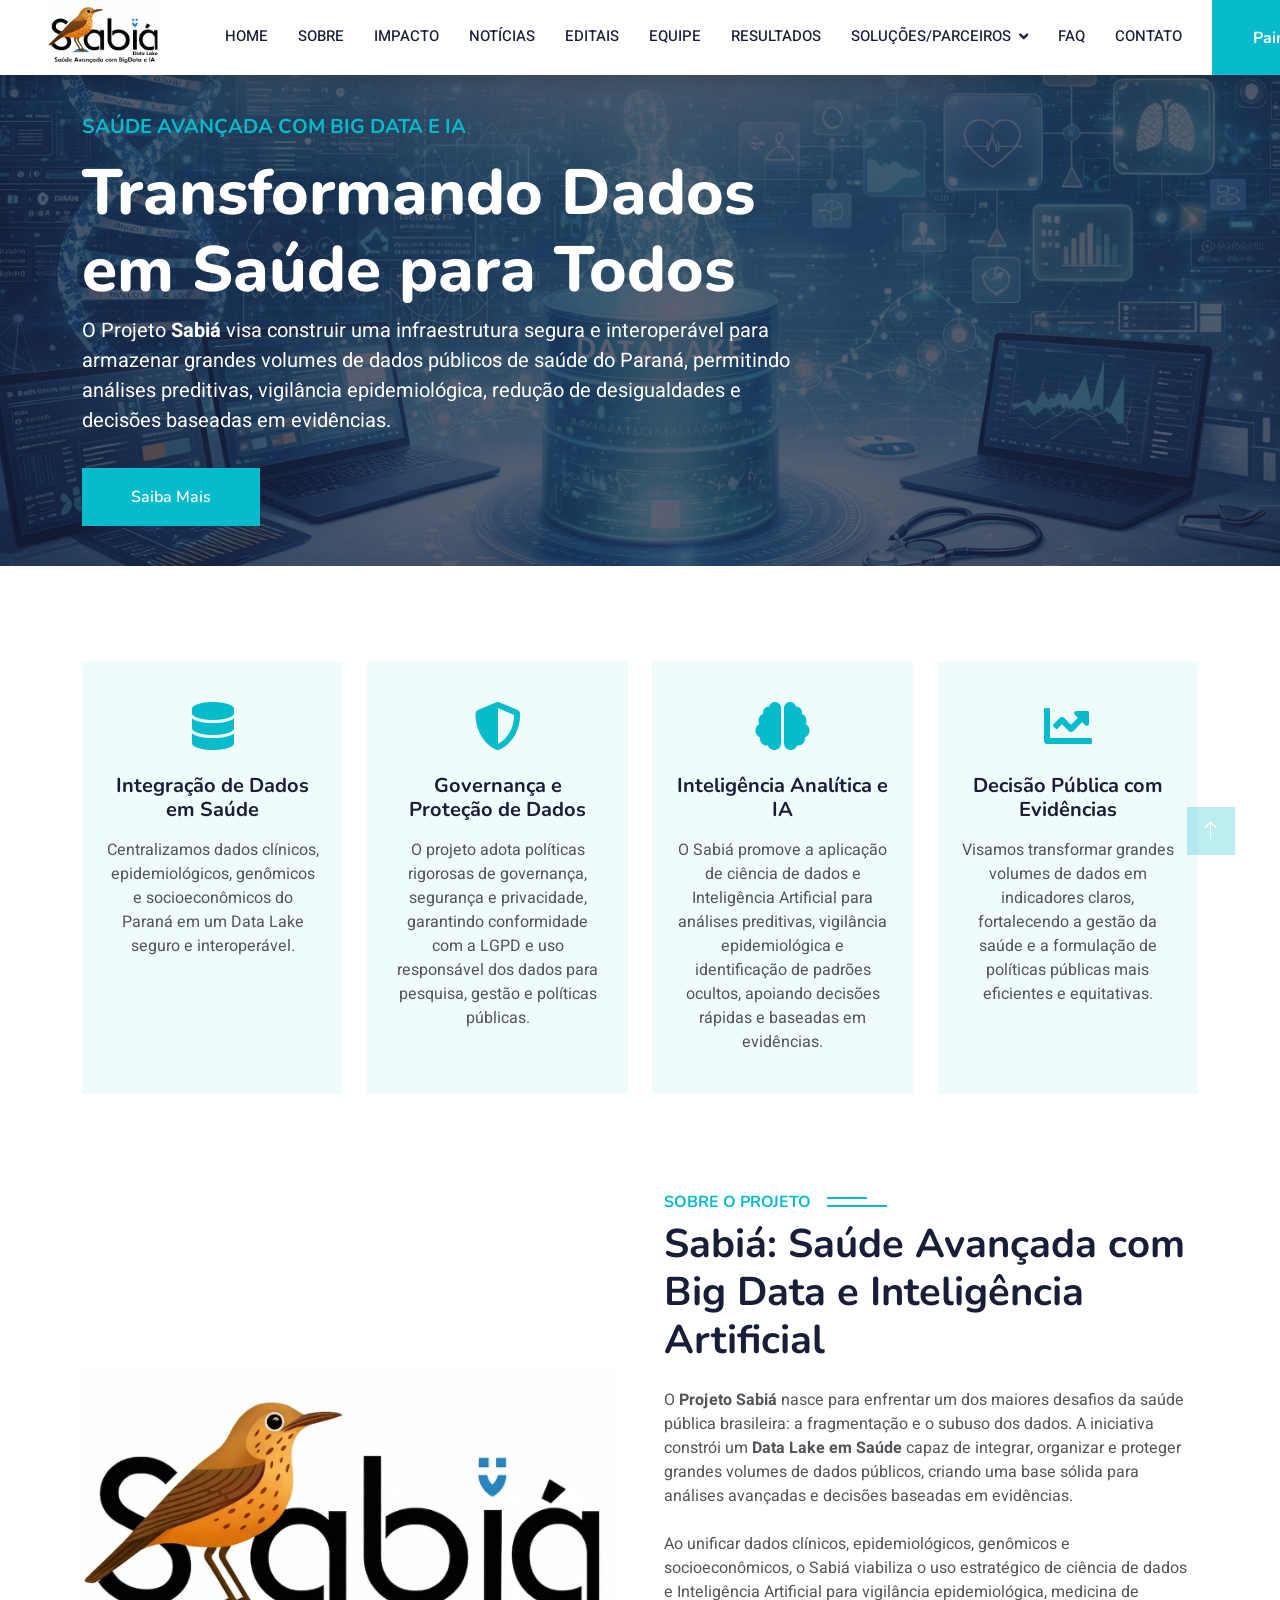
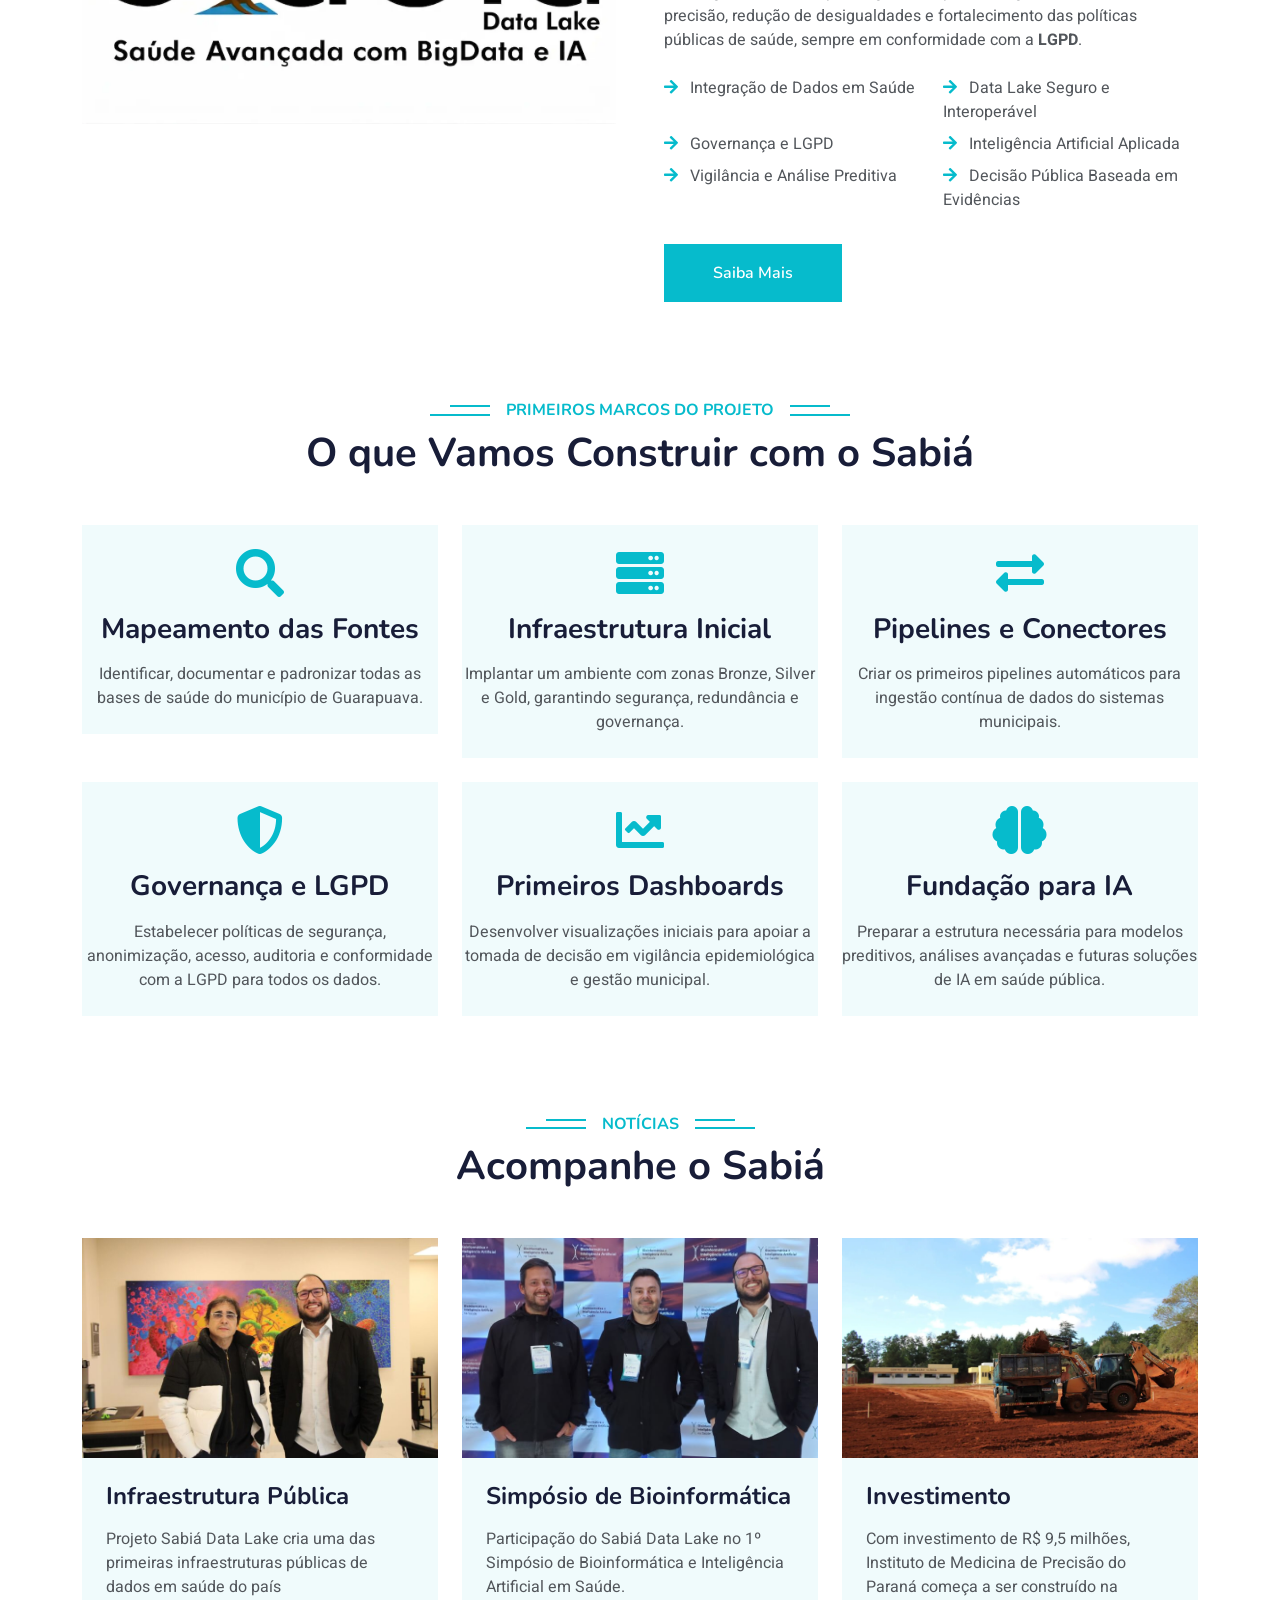
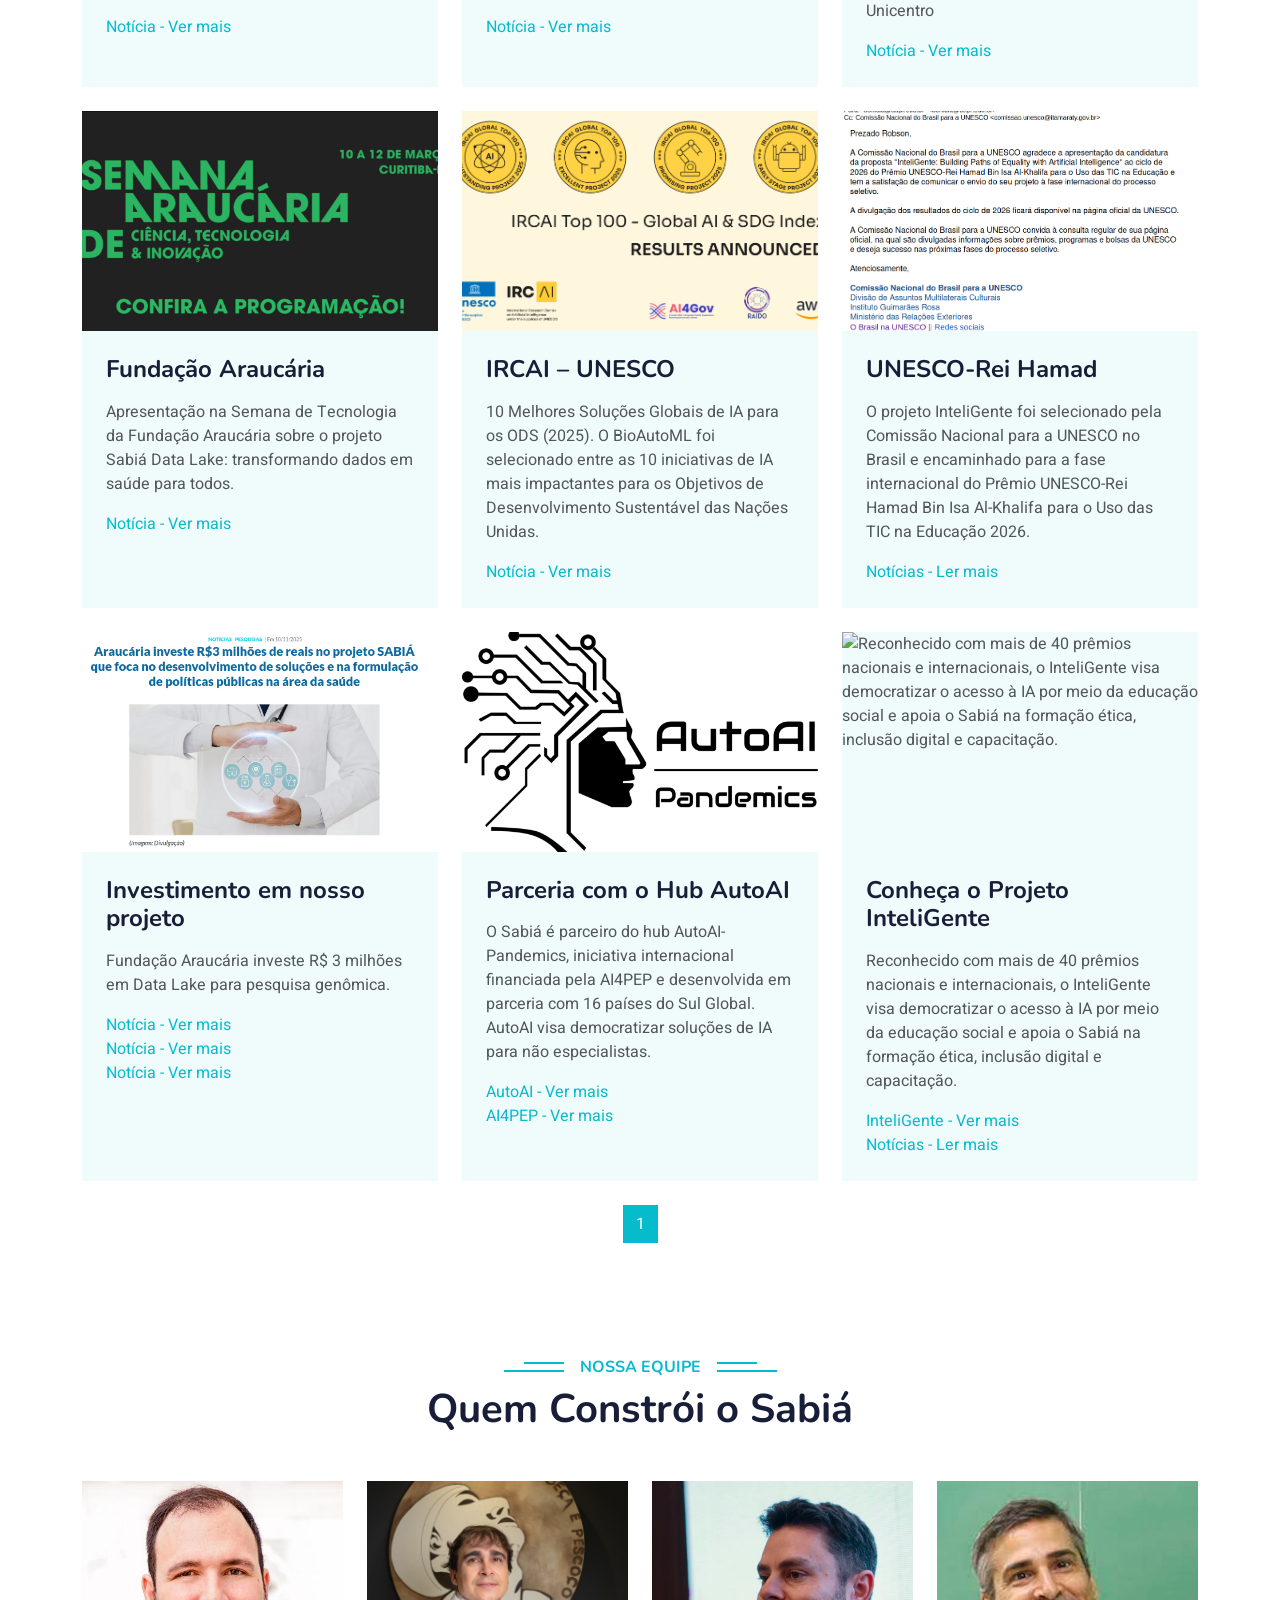
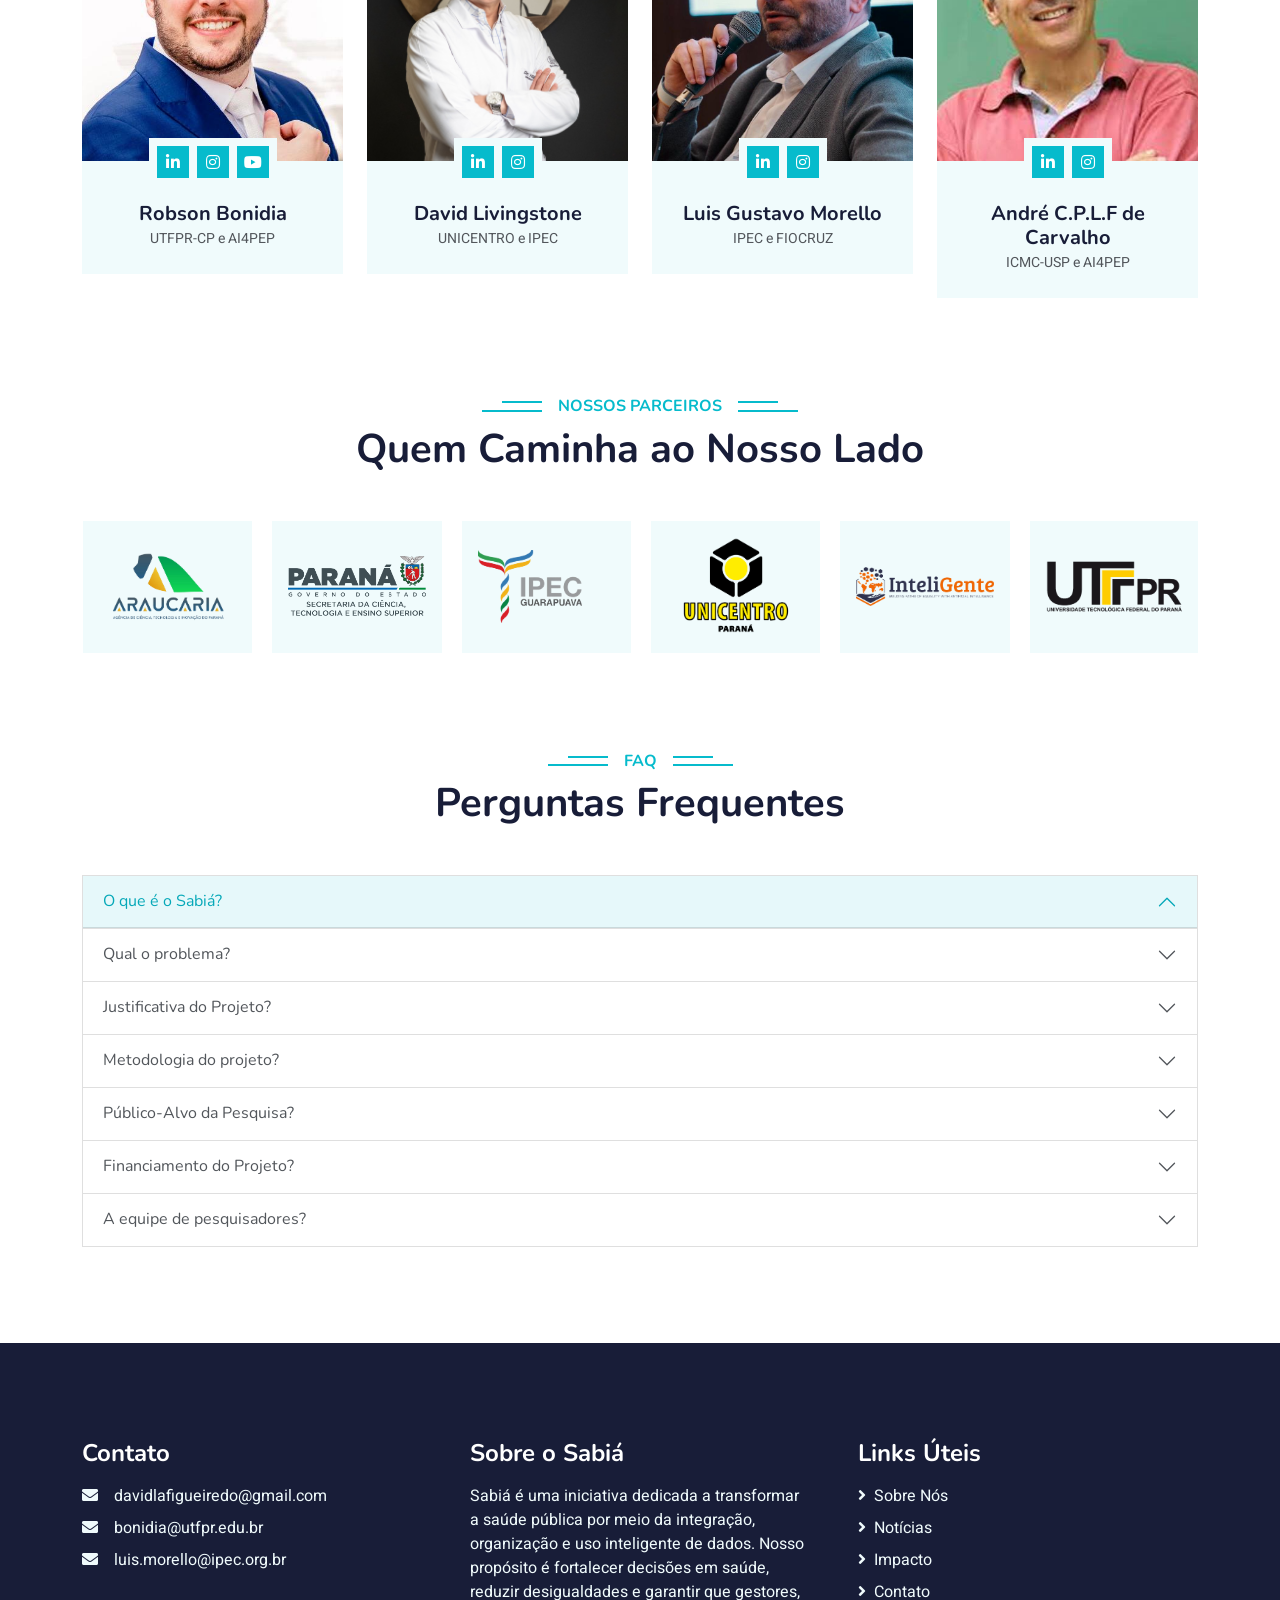
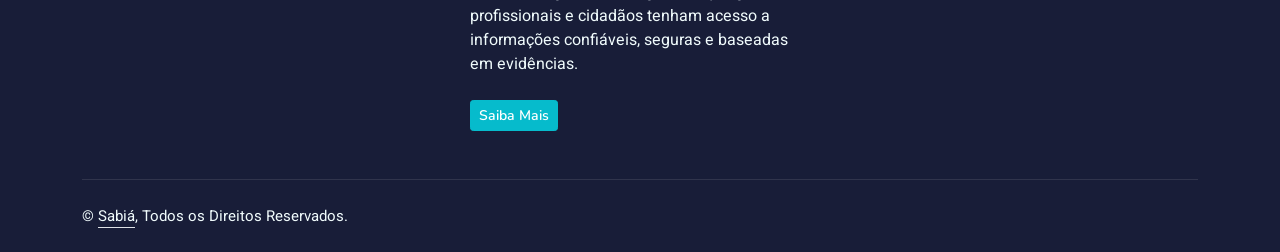
==== commit 8ef382fc: "News" ====
--- a/index.html
+++ b/index.html
@@ -457,7 +457,37 @@
                         <div class="col-lg-4 col-md-6 news-item">
                             <div class="blog-item bg-light rounded overflow-hidden h-100">
                                 <div class="news-img-wrapper">
-                                    <img src="img-new/23.webp" class="news-img" alt="Roda de escuta com educadores">
+                                    <img src="img-new/25.jpeg" class="news-img" alt="Projeto Sabiá Data Lake cria uma das primeiras infraestruturas públicas de dados em saúde do país">
+                                </div>
+                                <div class="p-4">
+                                    <h4 class="mb-3">Infraestrutura Pública</h4>
+                                    <p class="mb-3">
+                                    Projeto Sabiá Data Lake cria uma das primeiras infraestruturas públicas de dados em saúde do país
+                                    </p>
+                                    <a href="https://www3.unicentro.br/noticias/2026/06/30/projeto-coordenado-pela-unicentro-cria-primeira-infraestrutura-publica-de-dados-em-saude-do-pais/" class="text-primary fw-semibold">Notícia - Ver mais</a>
+                                </div>
+                            </div>
+                        </div>
+
+                        <div class="col-lg-4 col-md-6 news-item">
+                            <div class="blog-item bg-light rounded overflow-hidden h-100">
+                                <div class="news-img-wrapper">
+                                    <img src="img-new/28.jpg" class="news-img" alt="Participação do Sabiá Data Lake no 1º Simpósio de Bioinformática e Inteligência Artificial em Saúde.">
+                                </div>
+                                <div class="p-4">
+                                    <h4 class="mb-3">Simpósio de Bioinformática</h4>
+                                    <p class="mb-3">
+                                    Participação do Sabiá Data Lake no 1º Simpósio de Bioinformática e Inteligência Artificial em Saúde.
+                                    </p>
+                                    <a href="https://www.fappr.pr.gov.br/Noticia/Guarapuava-sedia-1a-Jornada-de-Bioinformatica-e-IA-na-Saude" class="text-primary fw-semibold">Notícia - Ver mais</a>
+                                </div>
+                            </div>
+                        </div>
+
+                        <div class="col-lg-4 col-md-6 news-item">
+                            <div class="blog-item bg-light rounded overflow-hidden h-100">
+                                <div class="news-img-wrapper">
+                                    <img src="img-new/23.webp" class="news-img" alt="Com investimento de R$ 9,5 milhões, Instituto de Medicina de Precisão do Paraná começa a ser construído na Unicentro">
                                 </div>
                                 <div class="p-4">
                                     <h4 class="mb-3">Investimento</h4>
@@ -472,7 +502,37 @@
                         <div class="col-lg-4 col-md-6 news-item">
                             <div class="blog-item bg-light rounded overflow-hidden h-100">
                                 <div class="news-img-wrapper">
-                                    <img src="img-new/24.png" class="news-img" alt="Roda de escuta com educadores">
+                                    <img src="img-new/26.png" class="news-img" alt="Apresentação na Semana de Tecnologia da Fundação Araucária sobre o projeto Sabiá Data Lake: transformando dados em saúde para todos.">
+                                </div>
+                                <div class="p-4">
+                                    <h4 class="mb-3">Fundação Araucária</h4>
+                                    <p class="mb-3">
+                                    Apresentação na Semana de Tecnologia da Fundação Araucária sobre o projeto Sabiá Data Lake: transformando dados em saúde para todos.
+                                    </p>
+                                    <a href="https://www.utfpr.edu.br/noticias/cornelio-procopio/utfpr-cp-fortalece-protagonismo-em-inovacao-em-saude-com-apresentacao-do-projeto-sabia-na-semana-da-araucaria" class="text-primary fw-semibold">Notícia - Ver mais</a>
+                                </div>
+                            </div>
+                        </div>
+
+                        <div class="col-lg-4 col-md-6 news-item">
+                            <div class="blog-item bg-light rounded overflow-hidden h-100">
+                                <div class="news-img-wrapper">
+                                    <img src="img-new/27.png" class="news-img" alt="10 Melhores Soluções Globais de IA para os ODS (2025). O BioAutoML foi selecionado entre as 10 iniciativas de IA mais impactantes para os Objetivos de Desenvolvimento Sustentável das Nações Unidas.">
+                                </div>
+                                <div class="p-4">
+                                    <h4 class="mb-3">IRCAI – UNESCO</h4>
+                                    <p class="mb-3">
+                                    10 Melhores Soluções Globais de IA para os ODS (2025). O BioAutoML foi selecionado entre as 10 iniciativas de IA mais impactantes para os Objetivos de Desenvolvimento Sustentável das Nações Unidas.
+                                    </p>
+                                    <a href="https://ircai.org/top-100-global-ai-solutions-to-worlds-societal-and-environmental-challenges/" class="text-primary fw-semibold">Notícia - Ver mais</a>
+                                </div>
+                            </div>
+                        </div>
+
+                        <div class="col-lg-4 col-md-6 news-item">
+                            <div class="blog-item bg-light rounded overflow-hidden h-100">
+                                <div class="news-img-wrapper">
+                                    <img src="img-new/24.png" class="news-img" alt="O projeto InteliGente foi selecionado pela Comissão Nacional para a UNESCO no Brasil e encaminhado para a fase internacional do Prêmio UNESCO-Rei Hamad Bin Isa Al-Khalifa para o Uso das TIC na Educação 2026.">
                                 </div>
                                 <div class="p-4">
                                     <h4 class="mb-3">UNESCO-Rei Hamad</h4>
@@ -487,7 +547,7 @@
                         <div class="col-lg-4 col-md-6 news-item">
                             <div class="blog-item bg-light rounded overflow-hidden h-100">
                                 <div class="news-img-wrapper">
-                                    <img src="img-new/21.png" class="news-img" alt="Roda de escuta com educadores">
+                                    <img src="img-new/21.png" class="news-img" alt="Fundação Araucária investe R$ 3 milhões em Data Lake para pesquisa genômica.">
                                 </div>
                                 <div class="p-4">
                                     <h4 class="mb-3">Investimento em nosso projeto</h4>
@@ -506,7 +566,7 @@
                         <div class="col-lg-4 col-md-6 news-item">
                             <div class="blog-item bg-light rounded overflow-hidden h-100">
                                 <div class="news-img-wrapper">
-                                    <img src="img-new/20.png" class="news-img" alt="Roda de escuta com educadores">
+                                    <img src="img-new/20.png" class="news-img" alt="O Sabiá é parceiro do hub AutoAI-Pandemics, iniciativa internacional financiada pela AI4PEP e desenvolvida em parceria com 16 países do Sul Global. AutoAI visa democratizar soluções de IA para não especialistas.">
                                 </div>
                                 <div class="p-4">
                                     <h4 class="mb-3">Parceria com o Hub AutoAI</h4>
@@ -523,7 +583,7 @@
                         <div class="col-lg-4 col-md-6 news-item">
                             <div class="blog-item bg-light rounded overflow-hidden h-100">
                                 <div class="news-img-wrapper">
-                                    <img src="img-new/18.png" class="news-img" alt="Roda de escuta com educadores">
+                                    <img src="img-new/18.png" class="news-img" alt="Reconhecido com mais de 40 prêmios nacionais e internacionais, o InteliGente visa democratizar o acesso à IA por meio da educação social e apoia o Sabiá na formação ética, inclusão digital e capacitação.">
                                 </div>
                                 <div class="p-4">
                                     <h4 class="mb-3">Conheça o Projeto InteliGente</h4>
@@ -533,21 +593,6 @@
                                     <a href="https://inteligentehub.com.br/" class="text-primary fw-semibold">InteliGente - Ver mais</a>
                                     </br>
                                     <a href="https://inteligentehub.com.br/news.html" class="text-primary fw-semibold">Notícias - Ler mais</a>
-                                </div>
-                            </div>
-                        </div>
-
-                        <div class="col-lg-4 col-md-6 news-item">
-                            <div class="blog-item bg-light rounded overflow-hidden h-100">
-                                <div class="news-img-wrapper">
-                                    <img src="img-new/6.png" class="news-img" alt="Roda de escuta com educadores">
-                                </div>
-                                <div class="p-4">
-                                    <h4 class="mb-3">Em Breve</h4>
-                                    <p class="mb-3">
-                                    Em breve mais notícias
-                                    </p>
-                                    <a href="#" class="text-primary fw-semibold">Notícias - Ler mais</a>
                                 </div>
                             </div>
                         </div>
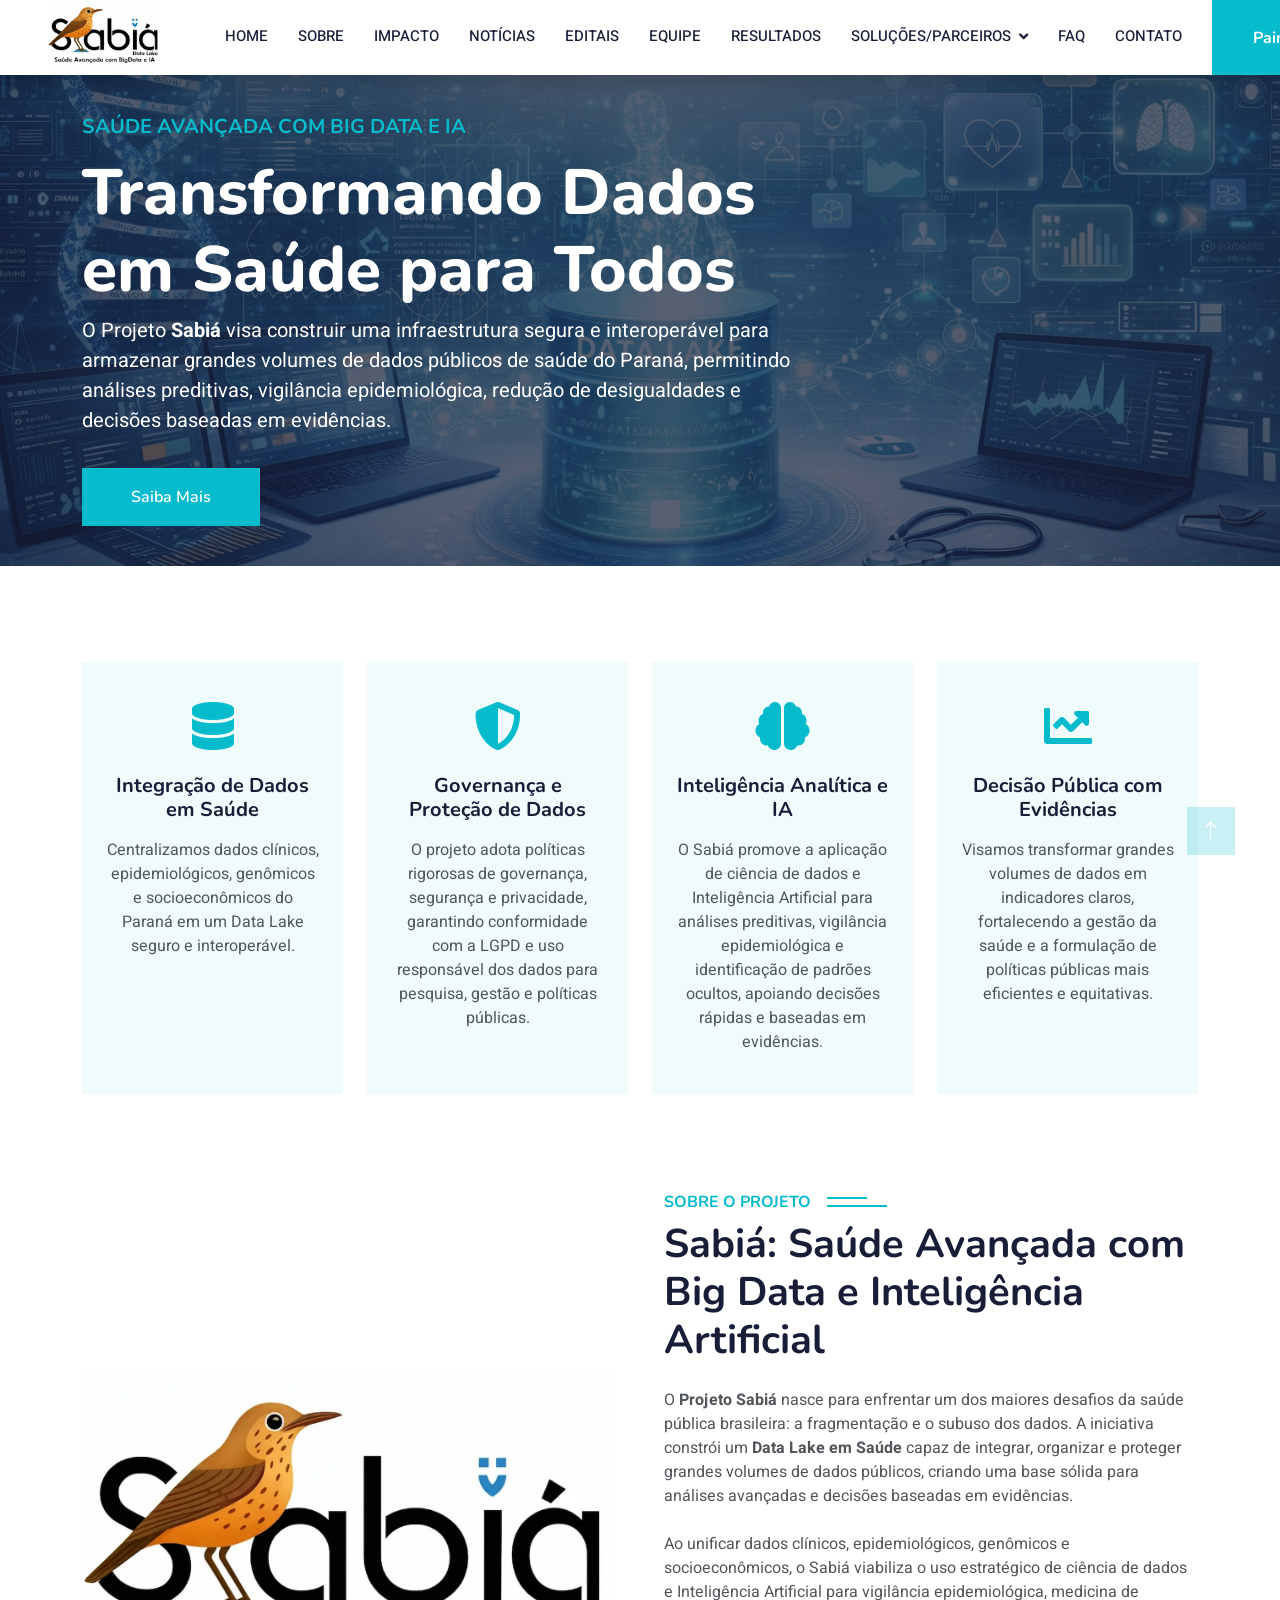
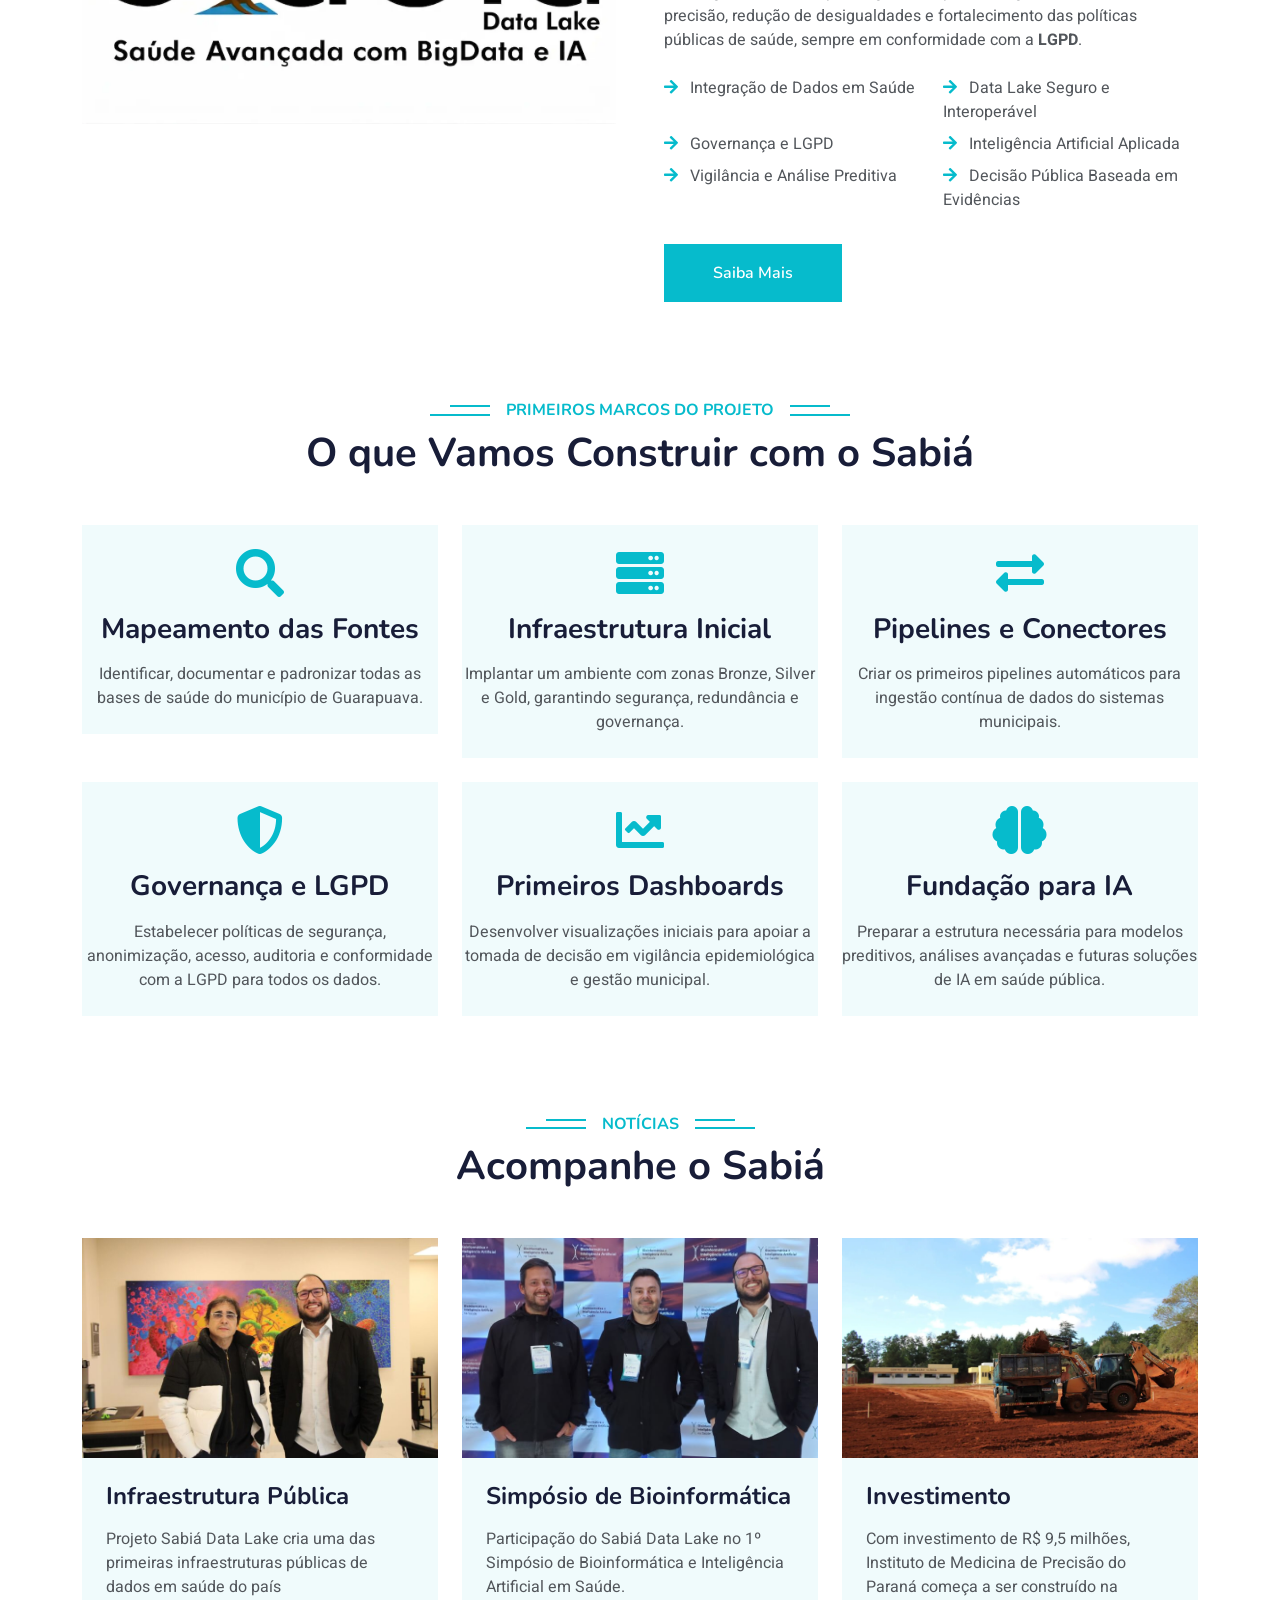
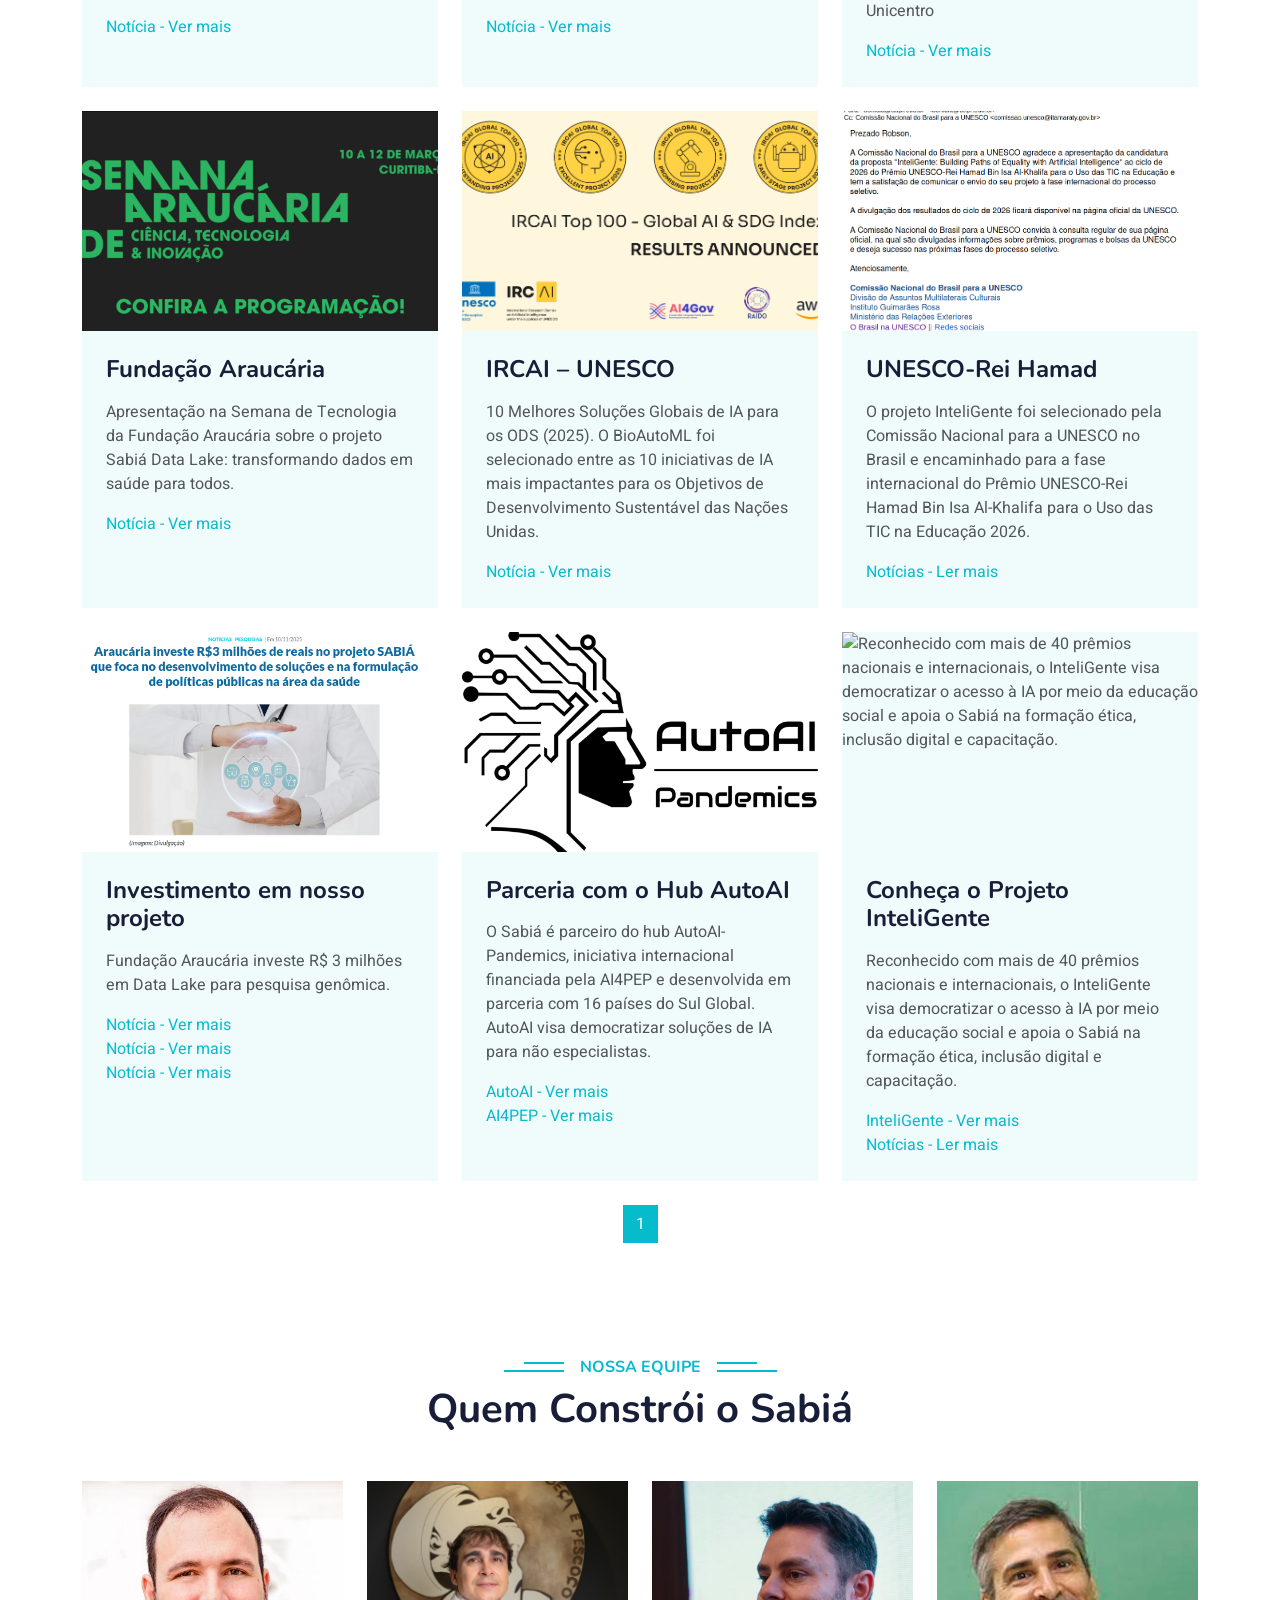
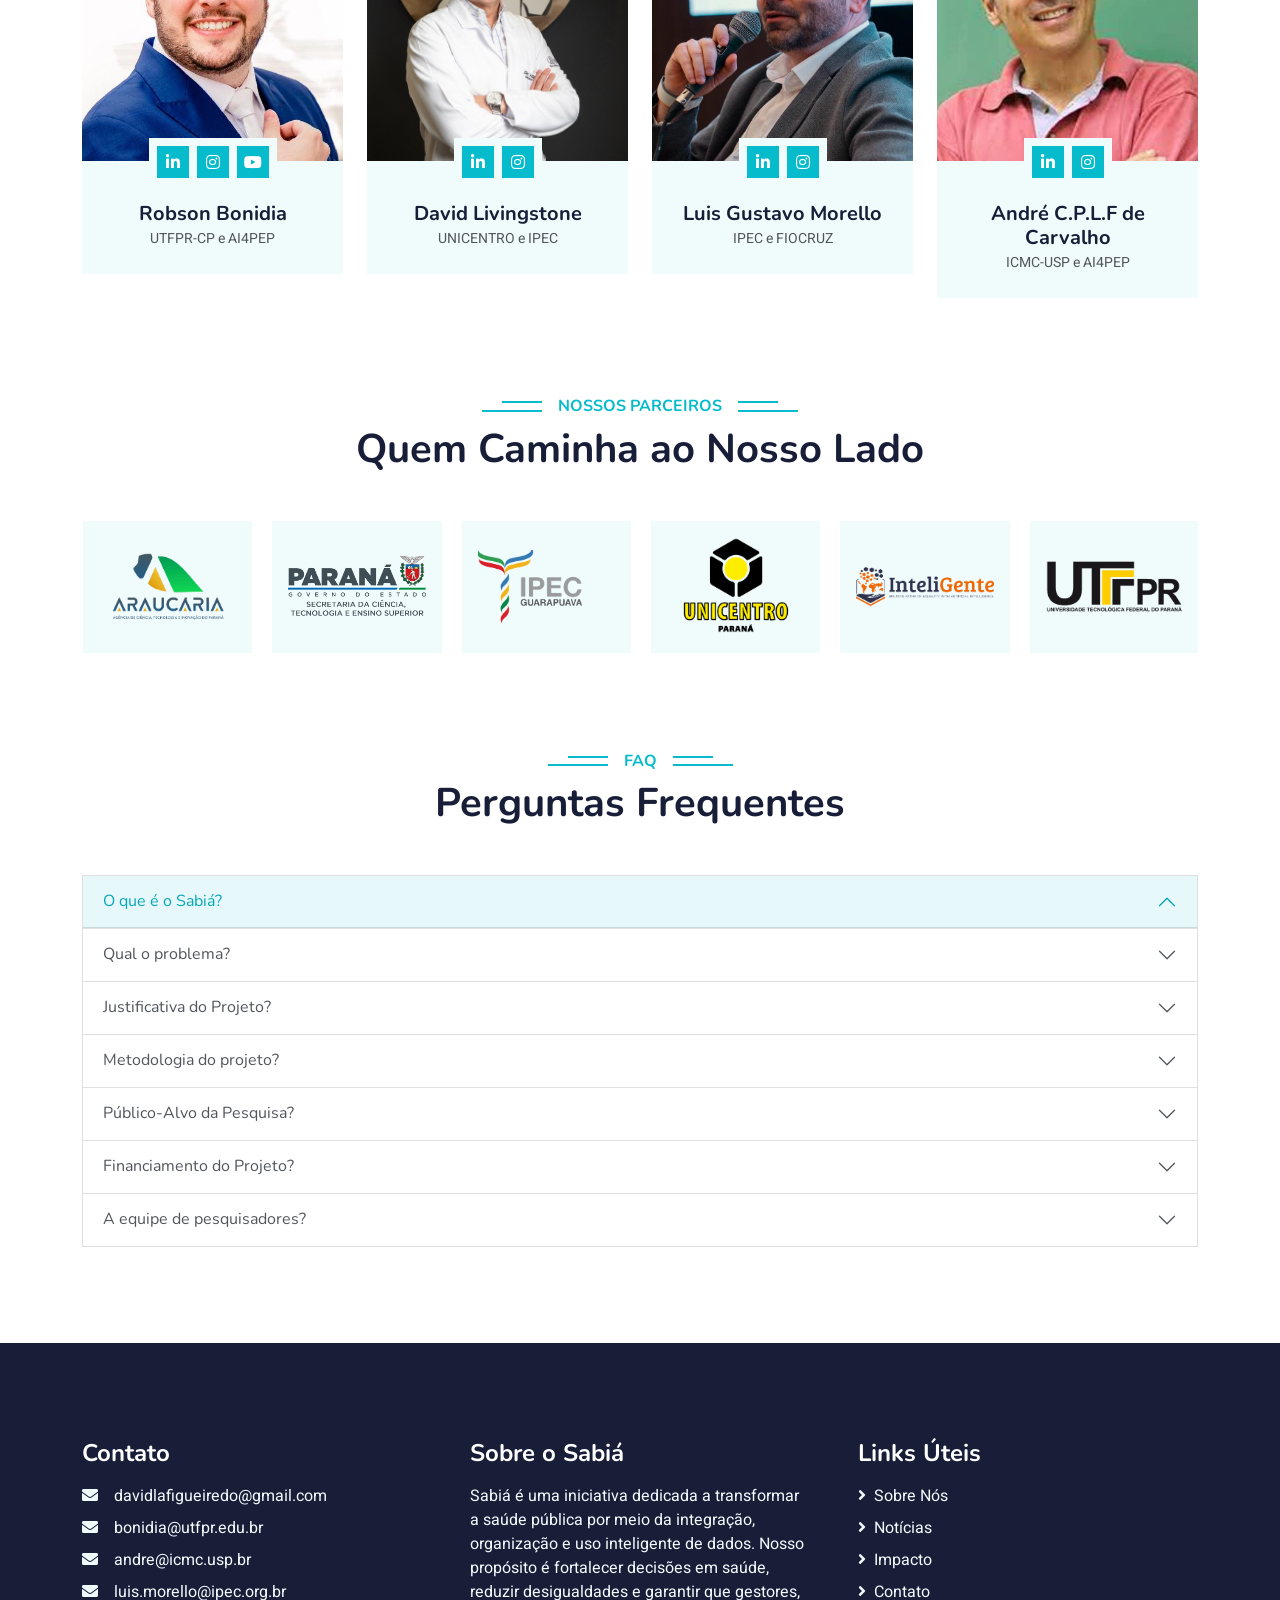
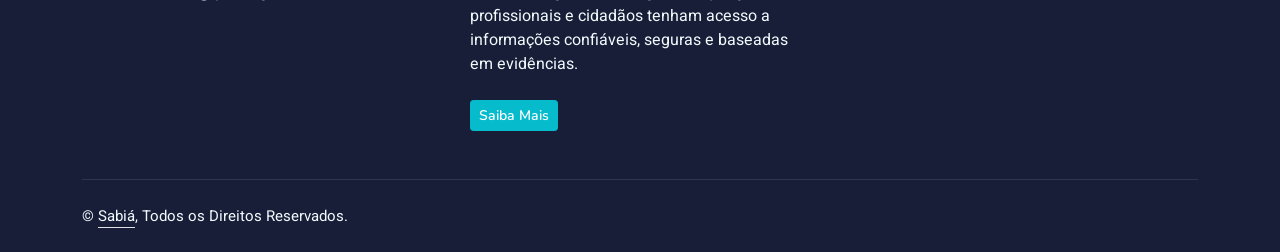
==== commit 59a11982: "News" ====
--- a/index.html
+++ b/index.html
@@ -1038,6 +1038,7 @@
                     <h4 class="text-white mb-3">Contato</h4>
                     <p class="mb-2"><i class="fa fa-envelope me-3"></i>davidlafigueiredo@gmail.com</p>
                     <p class="mb-2"><i class="fa fa-envelope me-3"></i>bonidia@utfpr.edu.br</p>
+                    <p class="mb-2"><i class="fa fa-envelope me-3"></i>andre@icmc.usp.br</p>
                     <p class="mb-2"><i class="fa fa-envelope me-3"></i>luis.morello@ipec.org.br</p>
                     <!--<h5 class="text-white mt-4">Redes Sociais</h5>
                     <div class="d-flex pt-2">
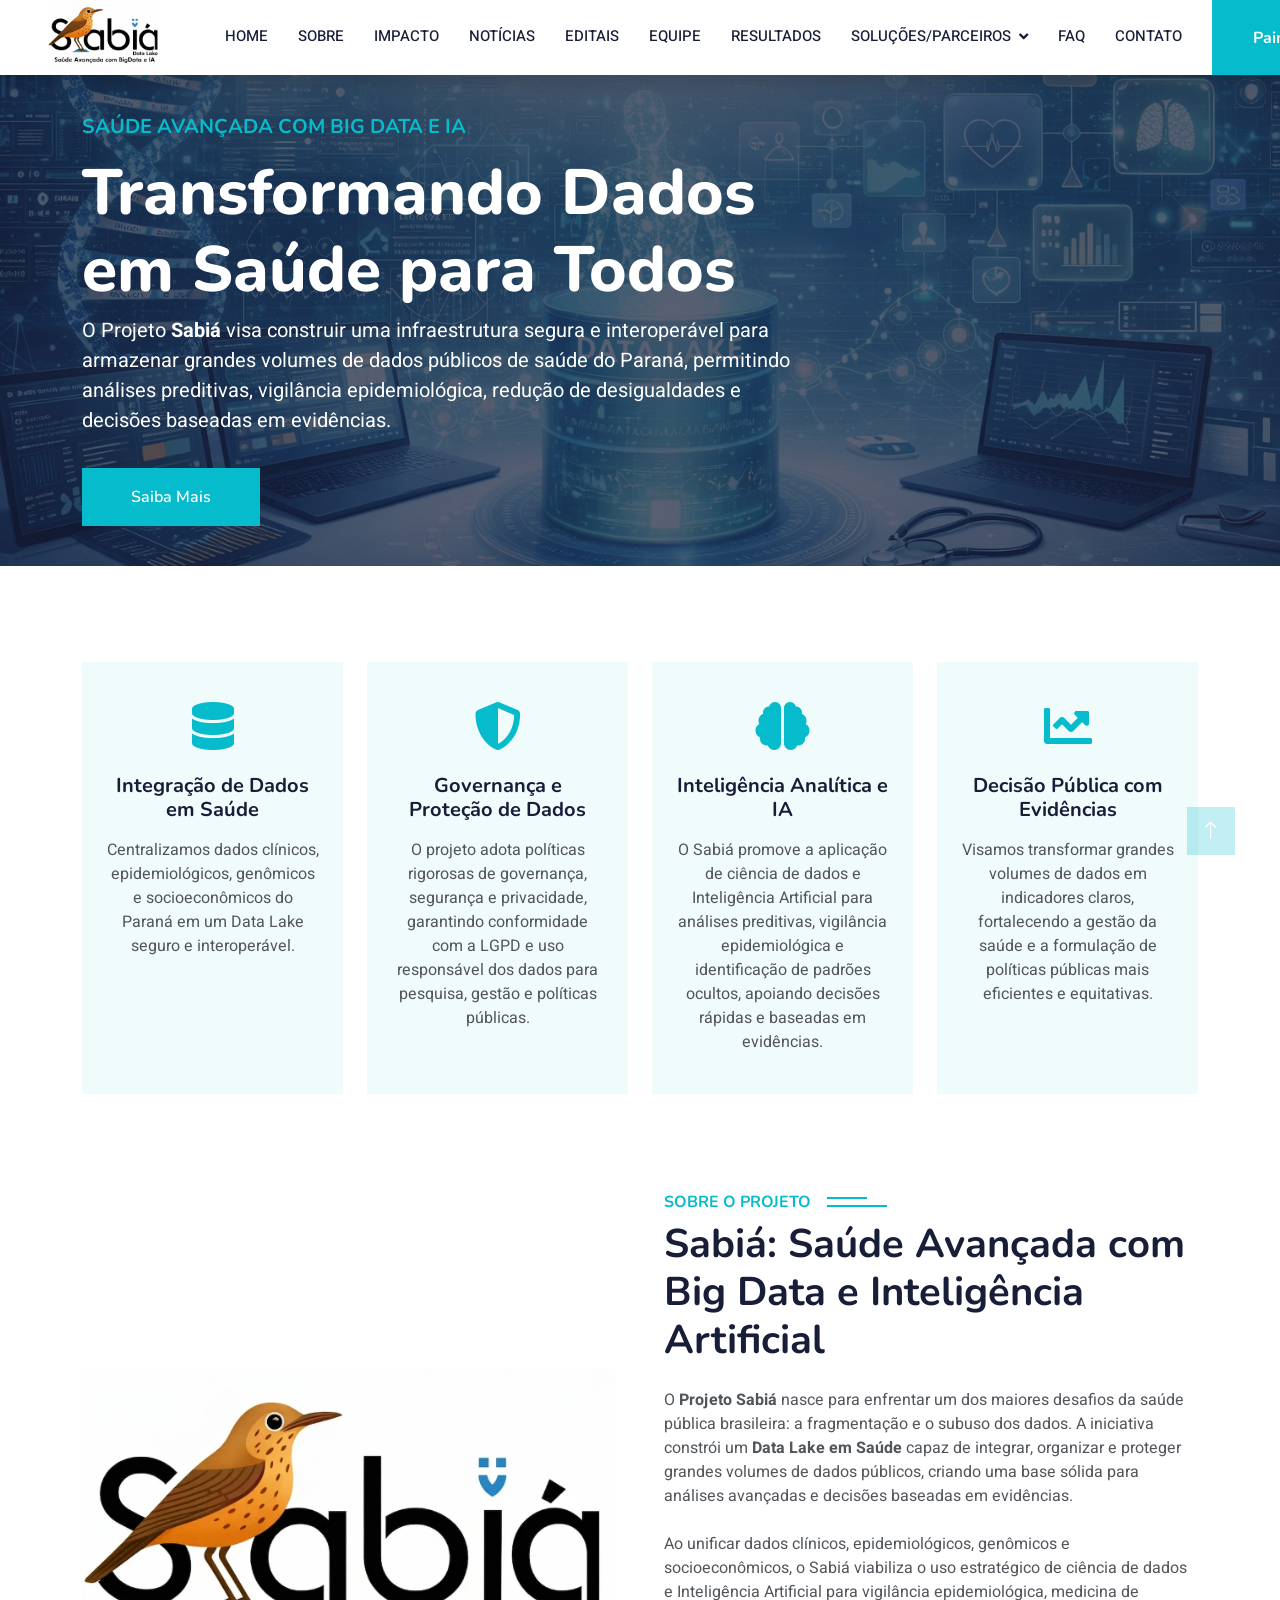
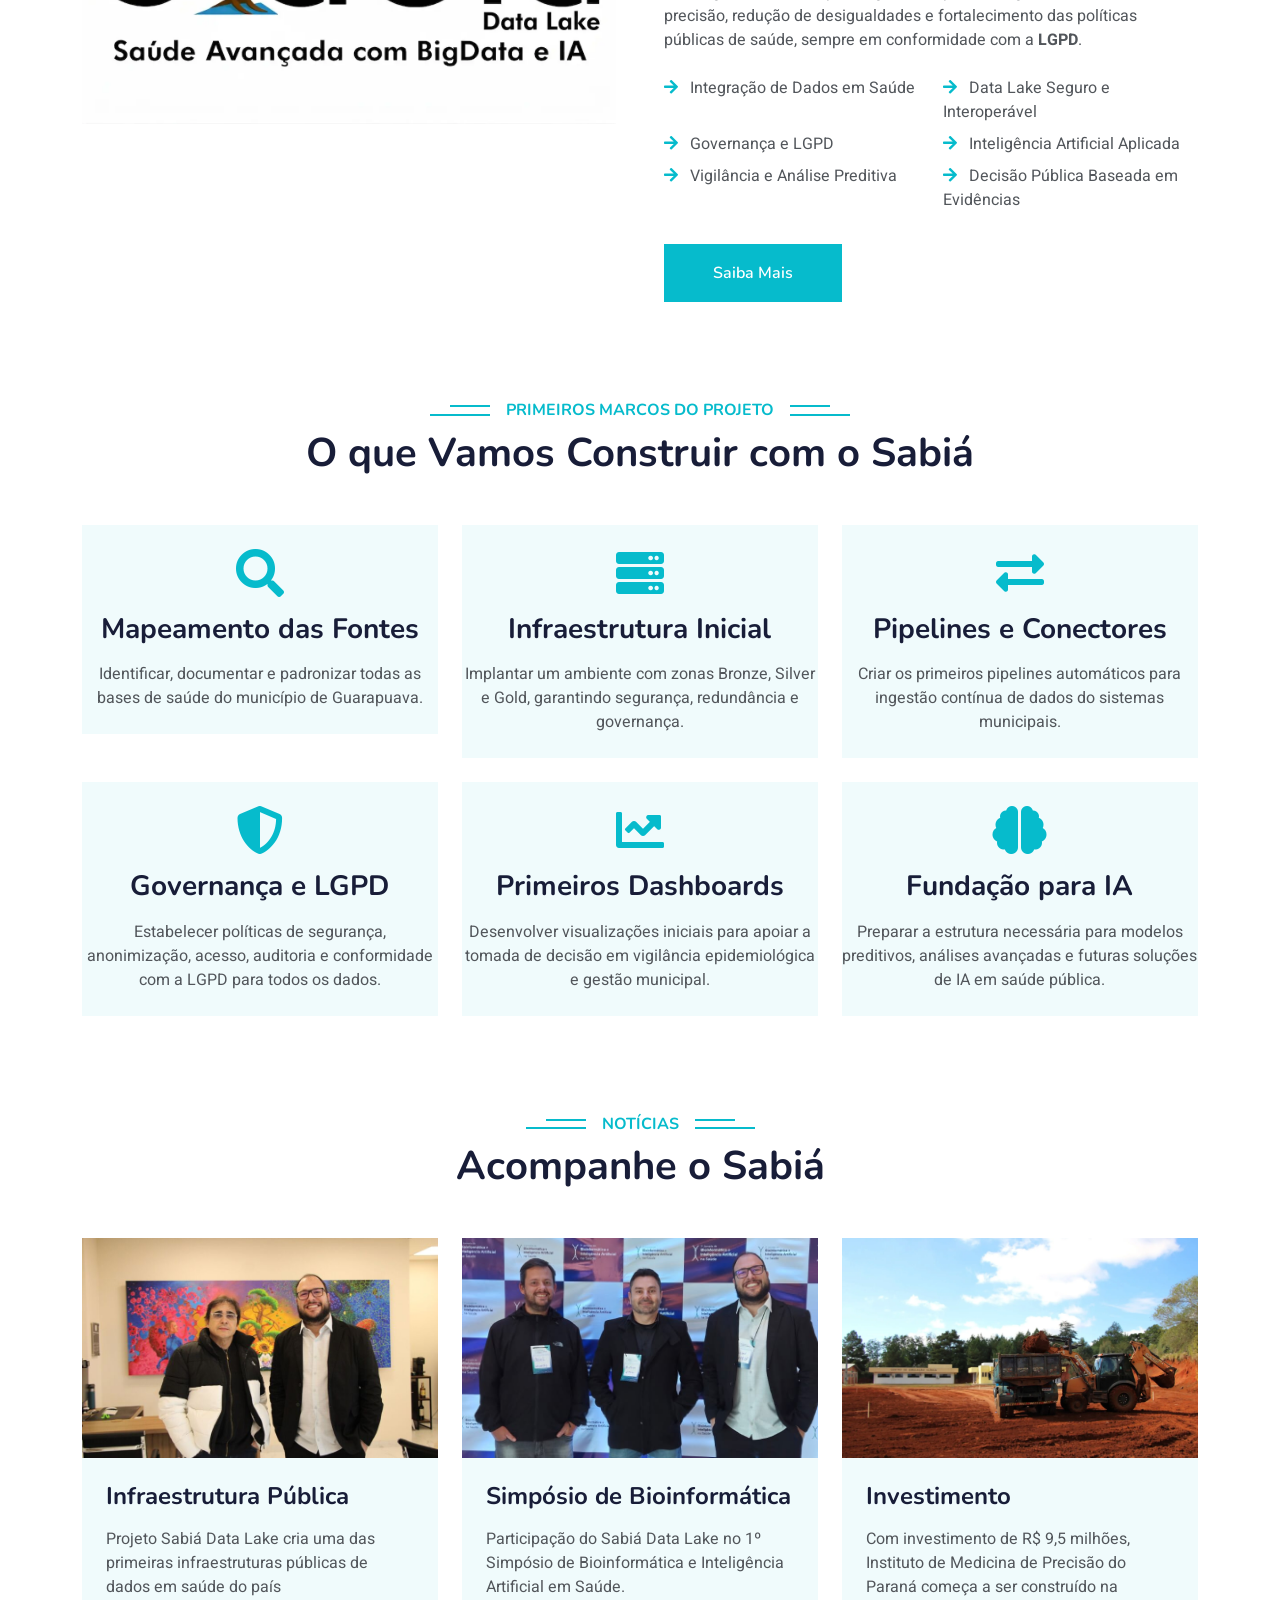
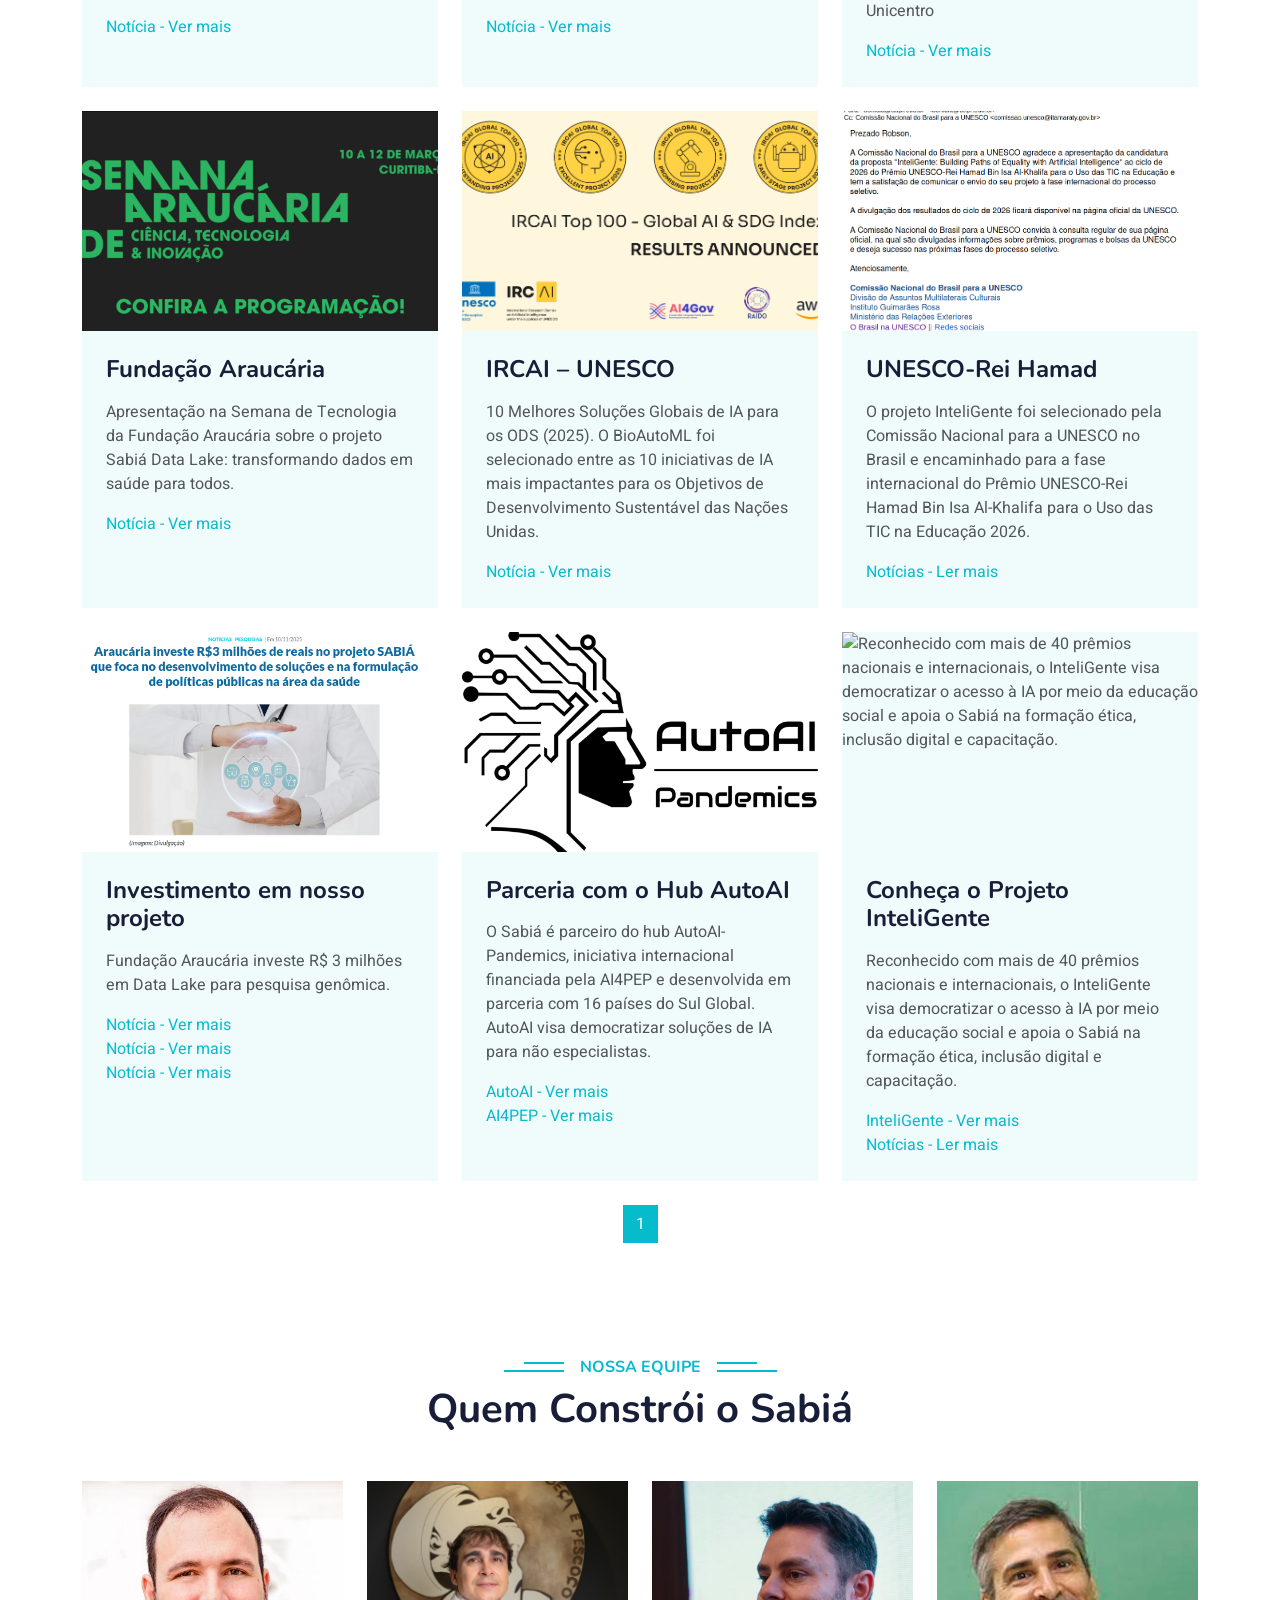
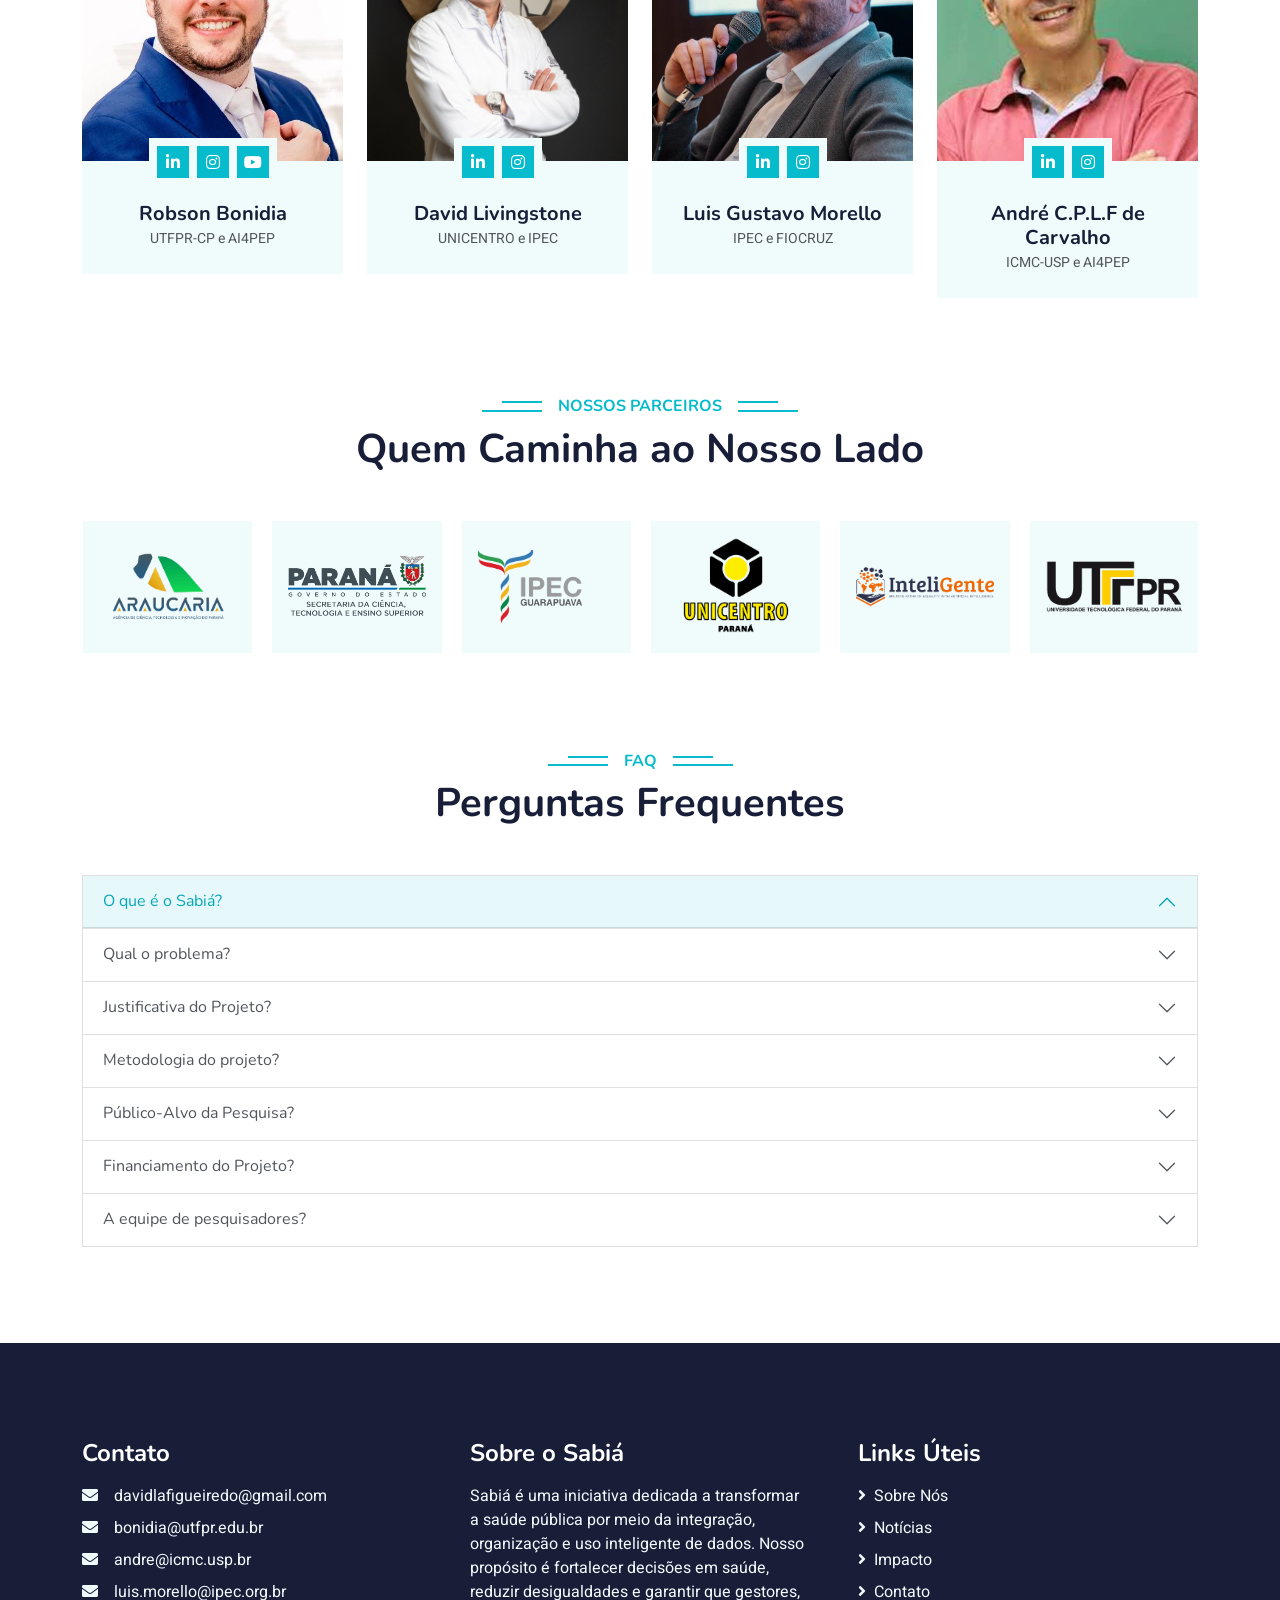
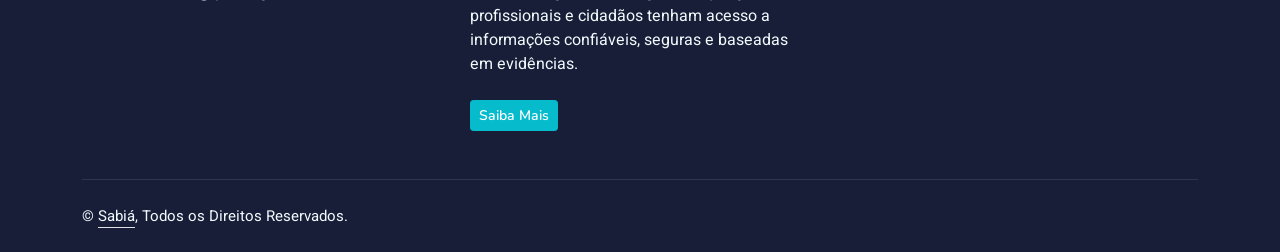
==== commit fe95762d: "News" ====
--- a/index.html
+++ b/index.html
@@ -78,6 +78,7 @@
                 <div class="nav-item dropdown">
                     <a href="#" class="nav-link dropdown-toggle" data-bs-toggle="dropdown">Soluções/Parceiros</a>
                     <div class="dropdown-menu fade-down m-0">
+                        <a href="guaraci/index.html" class="dropdown-item">Guaraci - Data Lake</a>
                         <a href="https://japiimbr.inteligentehub.com.br/" class="dropdown-item">Japiim Health</a>
                         <a href="https://synap.inteligentehub.com.br/" class="dropdown-item">Triagem do Alzheimer</a>
                         <a href="smartwatches.html" class="dropdown-item">Sabiá Vitalis - Demo</a>
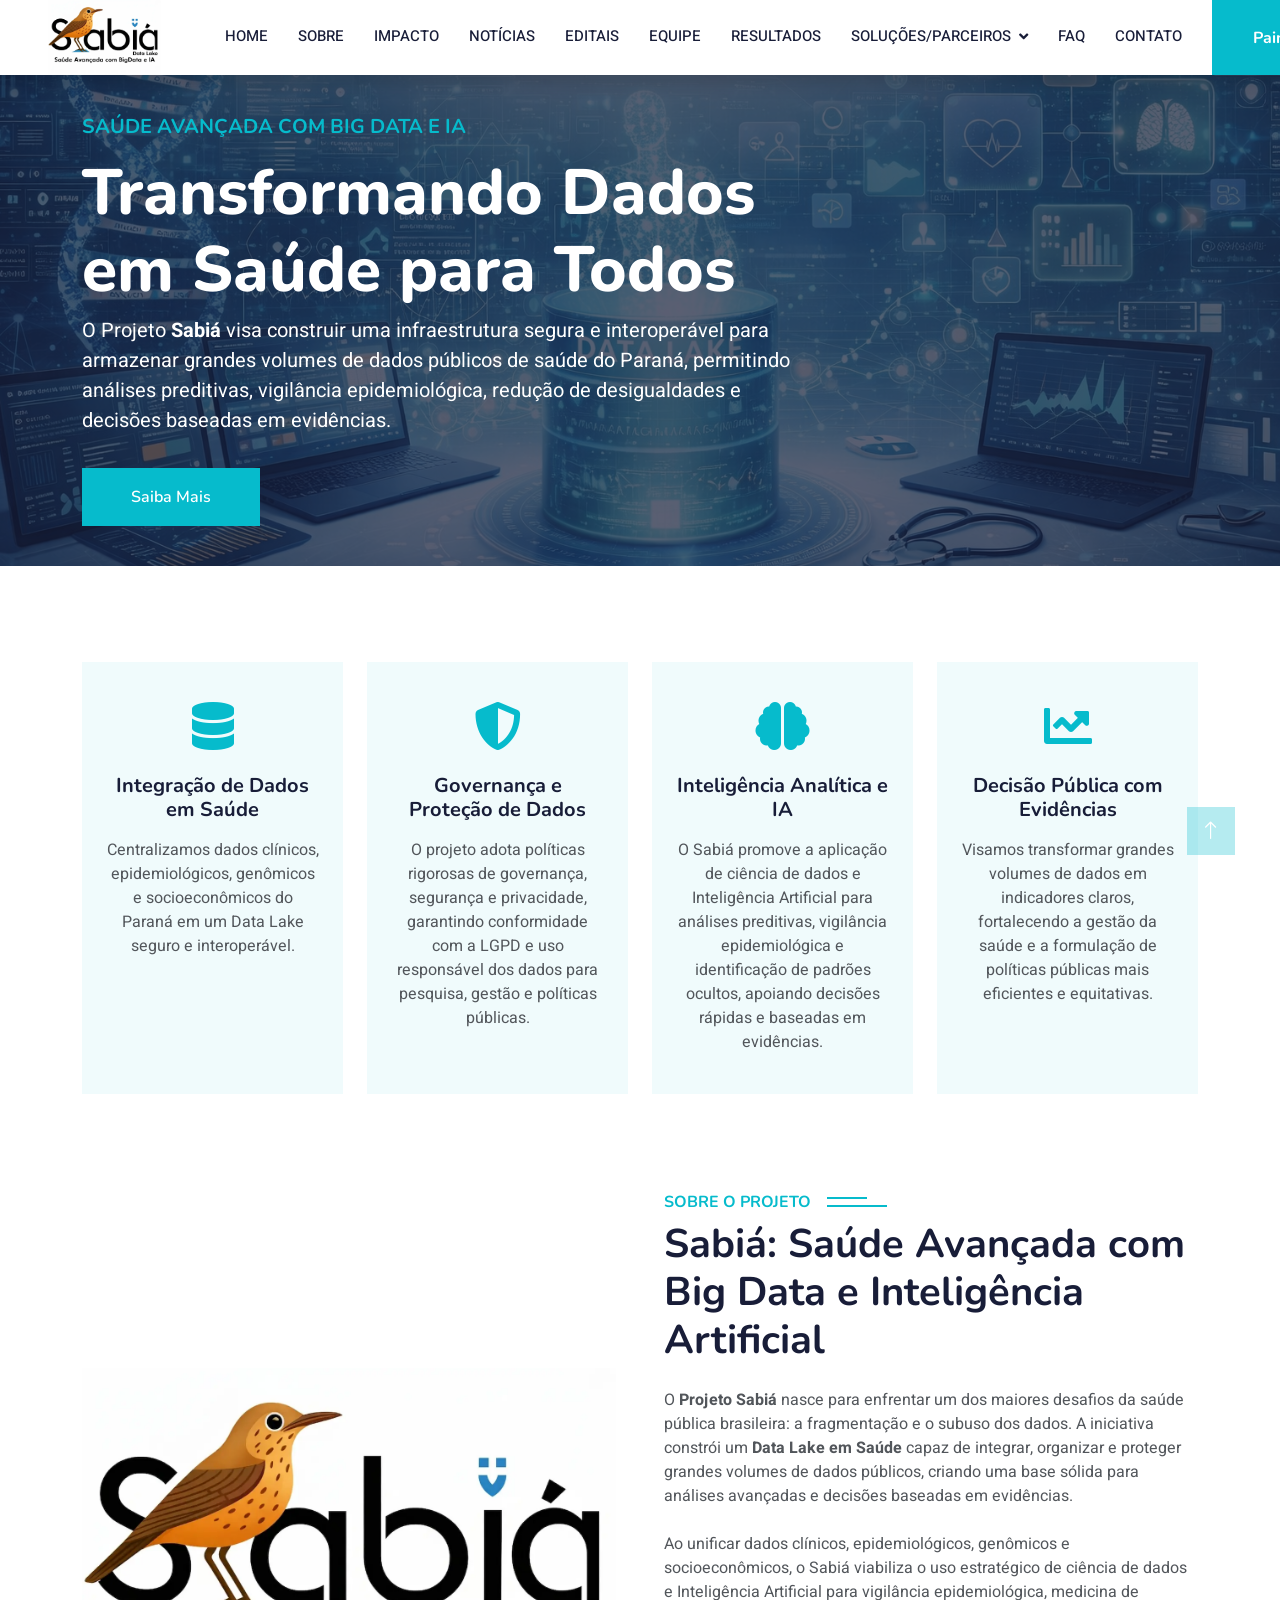
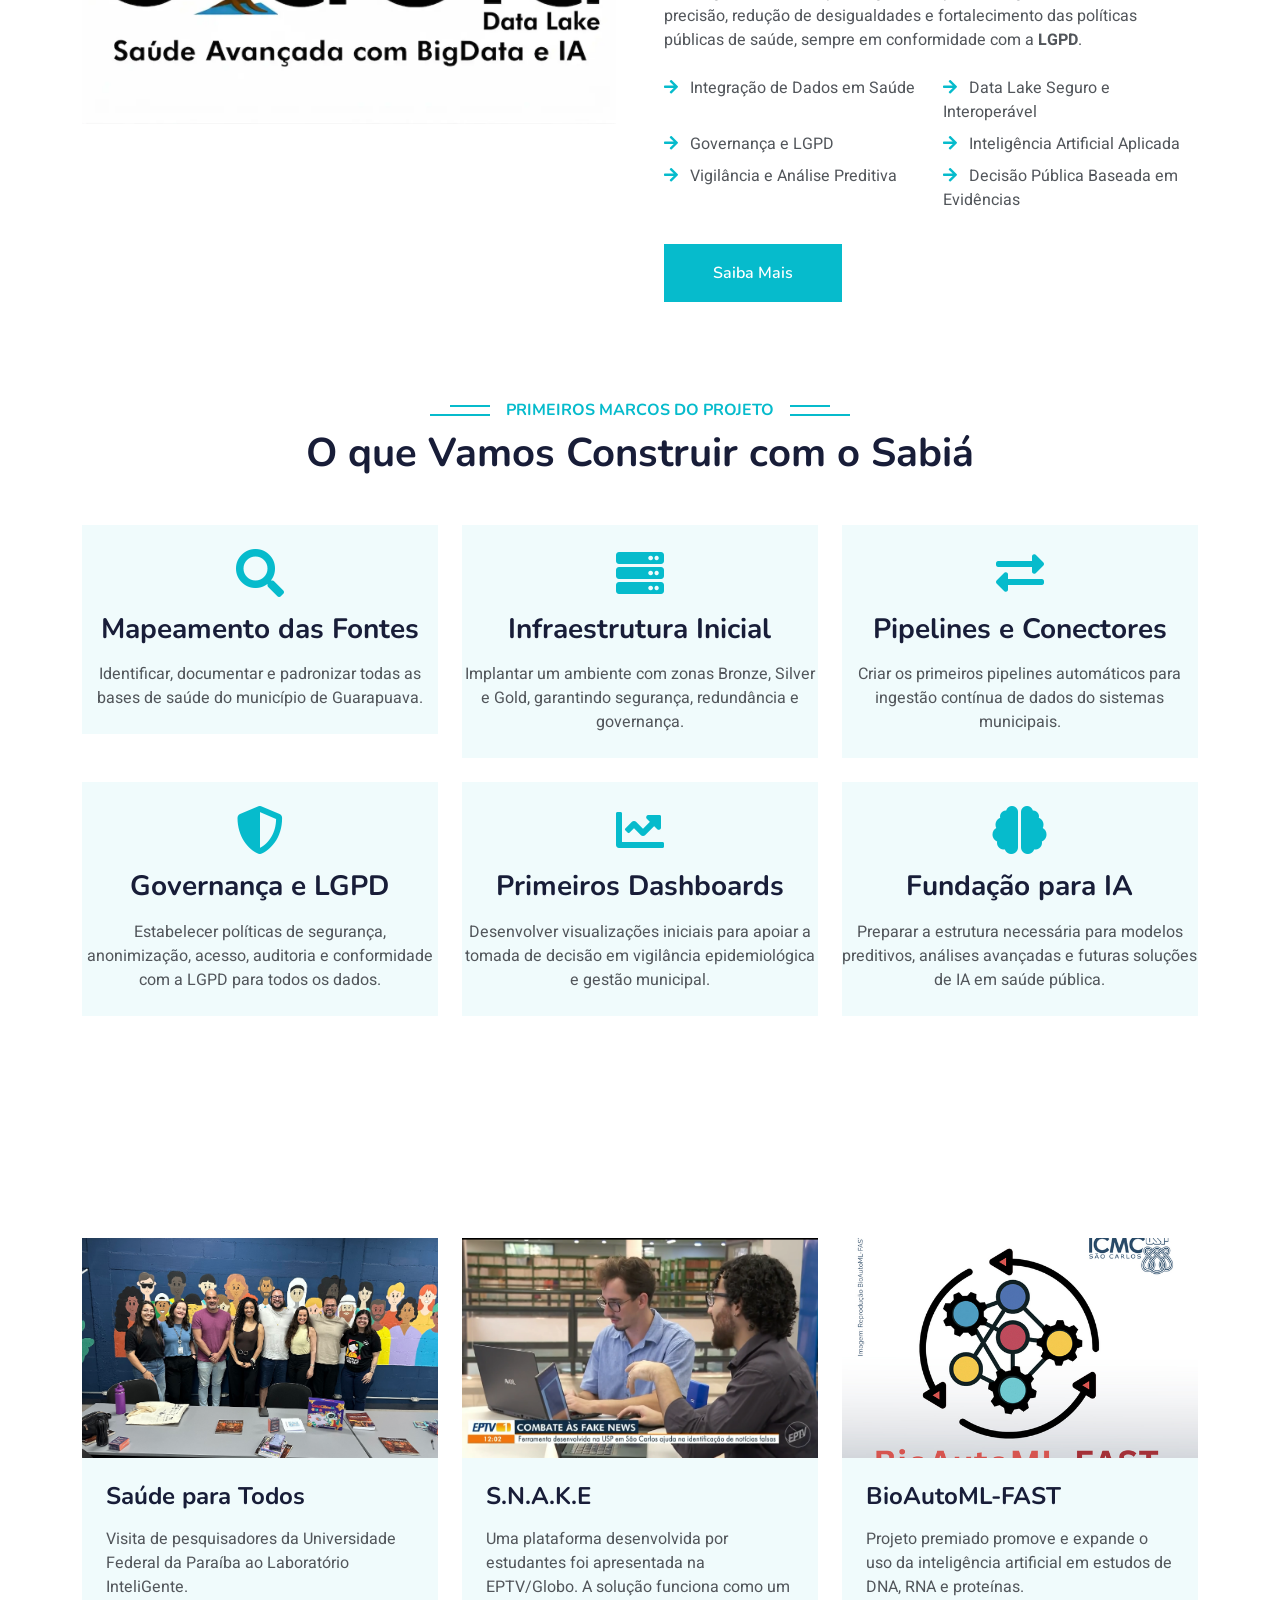
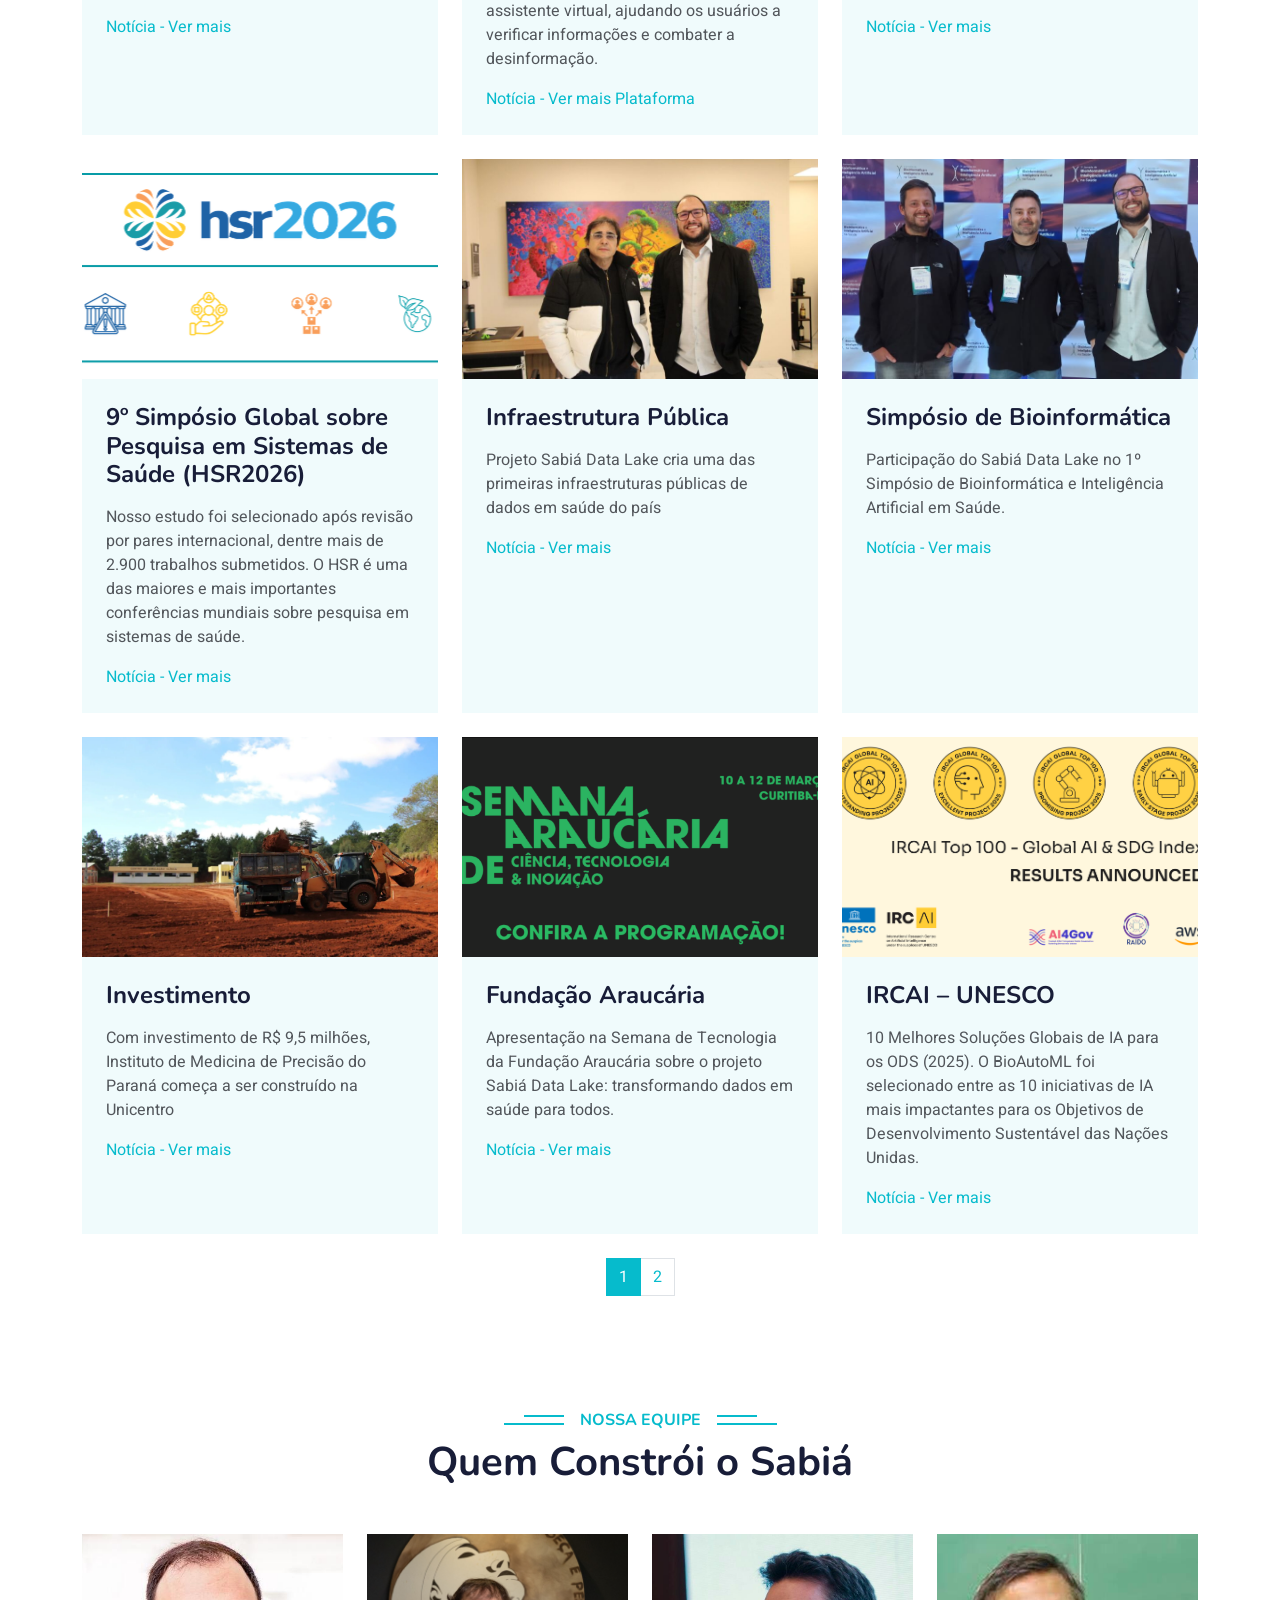
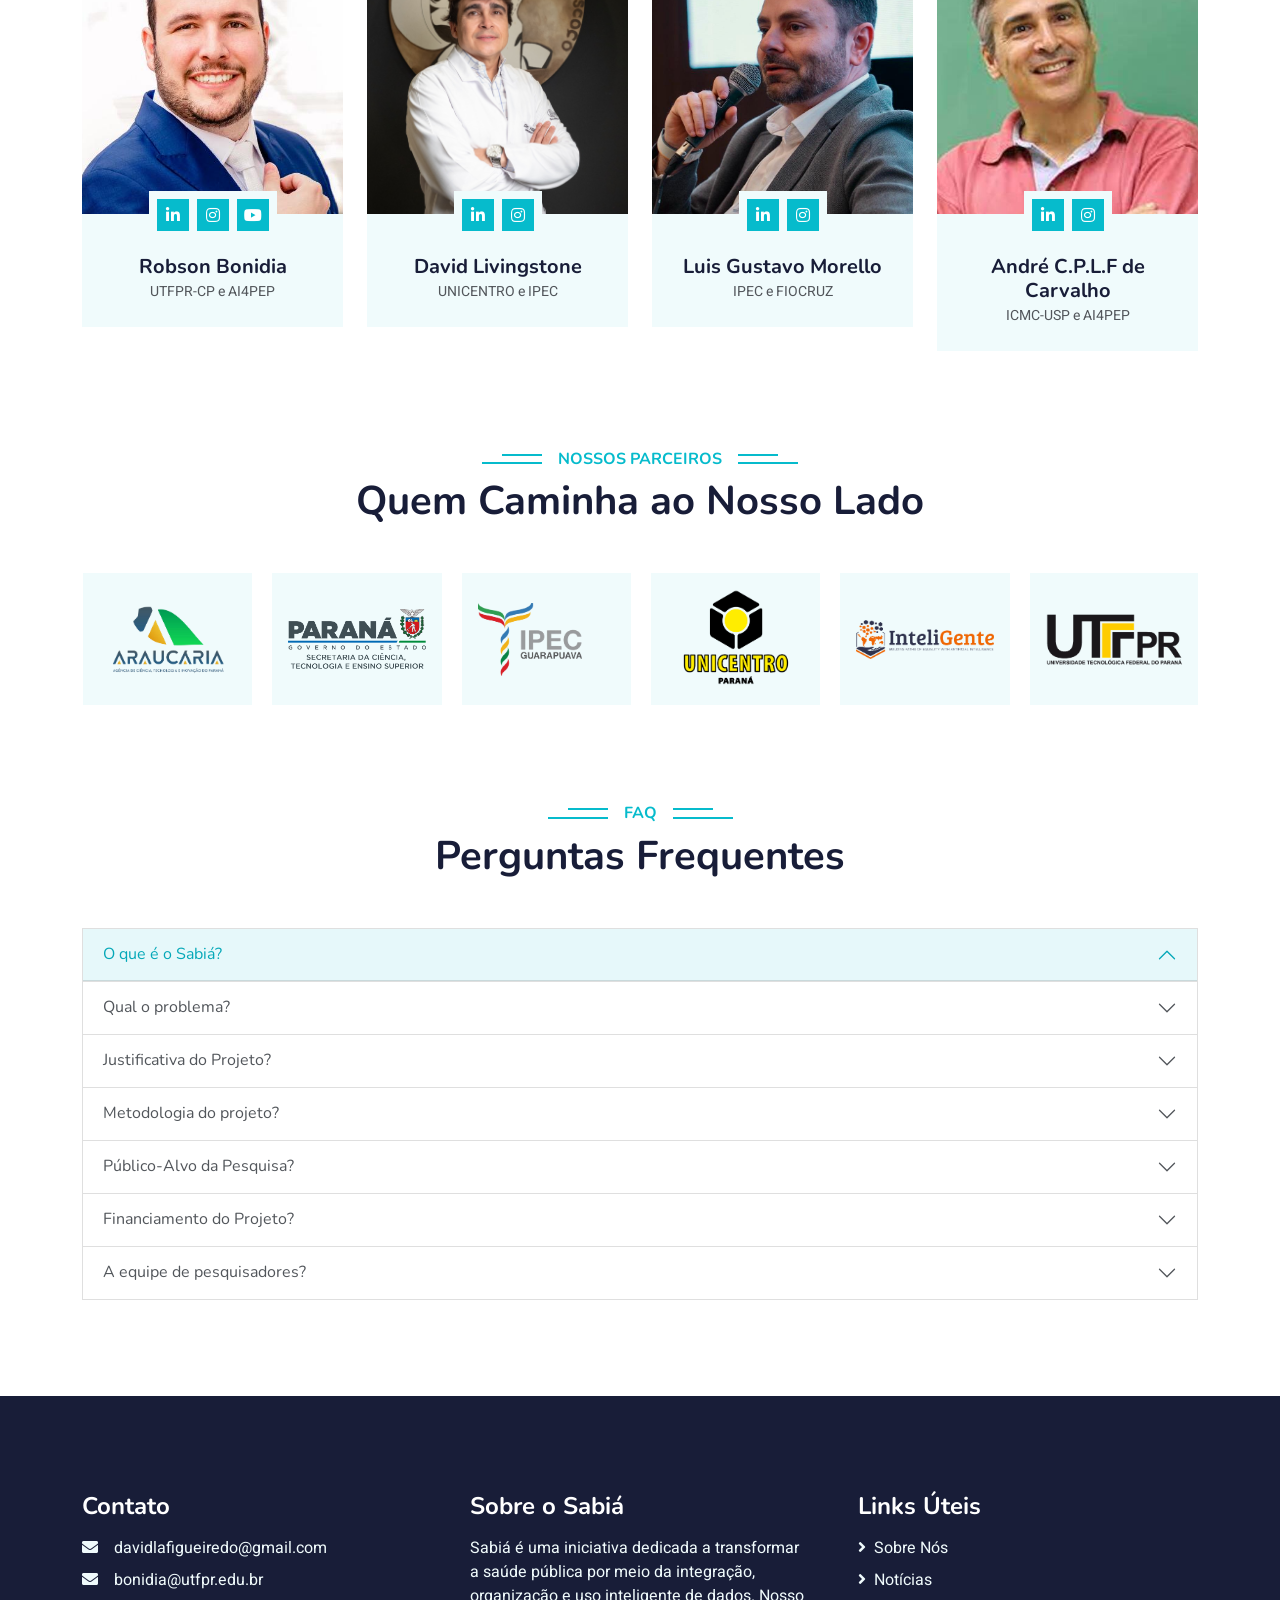
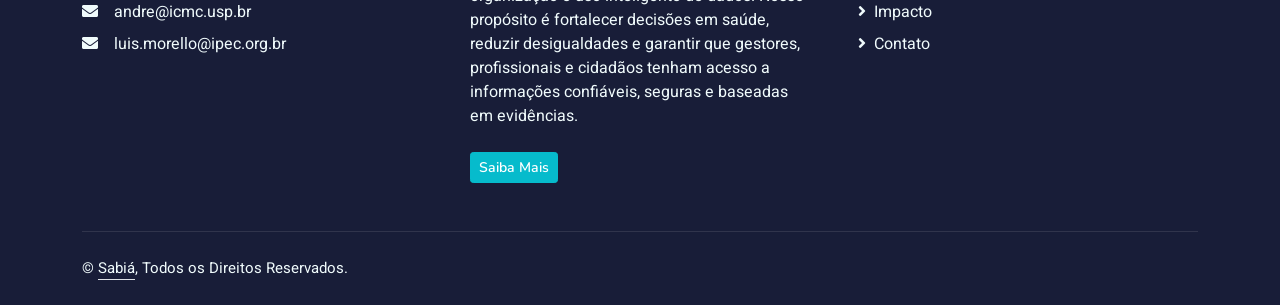
==== commit 8514f099: "News" ====
--- a/index.html
+++ b/index.html
@@ -458,6 +458,67 @@
                         <div class="col-lg-4 col-md-6 news-item">
                             <div class="blog-item bg-light rounded overflow-hidden h-100">
                                 <div class="news-img-wrapper">
+                                    <img src="img-new/32.jpg" class="news-img" alt="Visita de pesquisadores da Universidade Federal da Paraíba ao Laboratório InteliGente.">
+                                </div>
+                                <div class="p-4">
+                                    <h4 class="mb-3">Saúde para Todos</h4>
+                                    <p class="mb-3">
+                                    Visita de pesquisadores da Universidade Federal da Paraíba ao Laboratório InteliGente.
+                                    </p>
+                                    <a href="https://inteligentehub.com.br/news.html" class="text-primary fw-semibold">Notícia - Ver mais</a>
+                                </div>
+                            </div>
+                        </div>
+
+                        <div class="col-lg-4 col-md-6 news-item">
+                            <div class="blog-item bg-light rounded overflow-hidden h-100">
+                                <div class="news-img-wrapper">
+                                    <img src="img-new/31.png" class="news-img" alt="Uma plataforma desenvolvida por estudantes foi apresentada na EPTV/Globo. A solução funciona como um assistente virtual, ajudando os usuários a verificar informações e combater a desinformação.">
+                                </div>
+                                <div class="p-4">
+                                    <h4 class="mb-3">S.N.A.K.E</h4>
+                                    <p class="mb-3">
+                                    Uma plataforma desenvolvida por estudantes foi apresentada na EPTV/Globo. A solução funciona como um assistente virtual, ajudando os usuários a verificar informações e combater a desinformação.
+                                    </p>
+                                    <a href="https://globoplay.globo.com/v/14970001/" class="text-primary fw-semibold">Notícia - Ver mais</a>
+                                    <a href="https://snake.inteligentehub.com.br/" class="text-primary fw-semibold">Plataforma</a>
+                                </div>
+                            </div>
+                        </div>
+
+                        <div class="col-lg-4 col-md-6 news-item">
+                            <div class="blog-item bg-light rounded overflow-hidden h-100">
+                                <div class="news-img-wrapper">
+                                    <img src="img-new/30.png" class="news-img" alt="Projeto premiado promove e expande o uso da inteligência artificial em estudos de DNA, RNA e proteínas.">
+                                </div>
+                                <div class="p-4">
+                                    <h4 class="mb-3">BioAutoML-FAST</h4>
+                                    <p class="mb-3">
+                                    Projeto premiado promove e expande o uso da inteligência artificial em estudos de DNA, RNA e proteínas.
+                                    </p>
+                                    <a href="https://saocarlos.usp.br/projeto-premiado-do-icmc-avanca-e-amplia-uso-de-inteligencia-artificial-em-estudos-de-dna-rna-e-proteinas/" class="text-primary fw-semibold">Notícia - Ver mais</a>
+                                </div>
+                            </div>
+                        </div>
+
+                        <div class="col-lg-4 col-md-6 news-item">
+                            <div class="blog-item bg-light rounded overflow-hidden h-100">
+                                <div class="news-img-wrapper">
+                                    <img src="img-new/29.png" class="news-img" alt="Nosso estudo foi selecionado após revisão por pares internacional, dentre mais de 2.900 trabalhos submetidos. O HSR é uma das maiores e mais importantes conferências mundiais sobre pesquisa em sistemas de saúde.">
+                                </div>
+                                <div class="p-4">
+                                    <h4 class="mb-3">9º Simpósio Global sobre Pesquisa em Sistemas de Saúde (HSR2026)</h4>
+                                    <p class="mb-3">
+                                    Nosso estudo foi selecionado após revisão por pares internacional, dentre mais de 2.900 trabalhos submetidos. O HSR é uma das maiores e mais importantes conferências mundiais sobre pesquisa em sistemas de saúde.
+                                    </p>
+                                    <a href="https://hsr2026.healthsystemsresearch.org/" class="text-primary fw-semibold">Notícia - Ver mais</a>
+                                </div>
+                            </div>
+                        </div>
+
+                        <div class="col-lg-4 col-md-6 news-item">
+                            <div class="blog-item bg-light rounded overflow-hidden h-100">
+                                <div class="news-img-wrapper">
                                     <img src="img-new/25.jpeg" class="news-img" alt="Projeto Sabiá Data Lake cria uma das primeiras infraestruturas públicas de dados em saúde do país">
                                 </div>
                                 <div class="p-4">
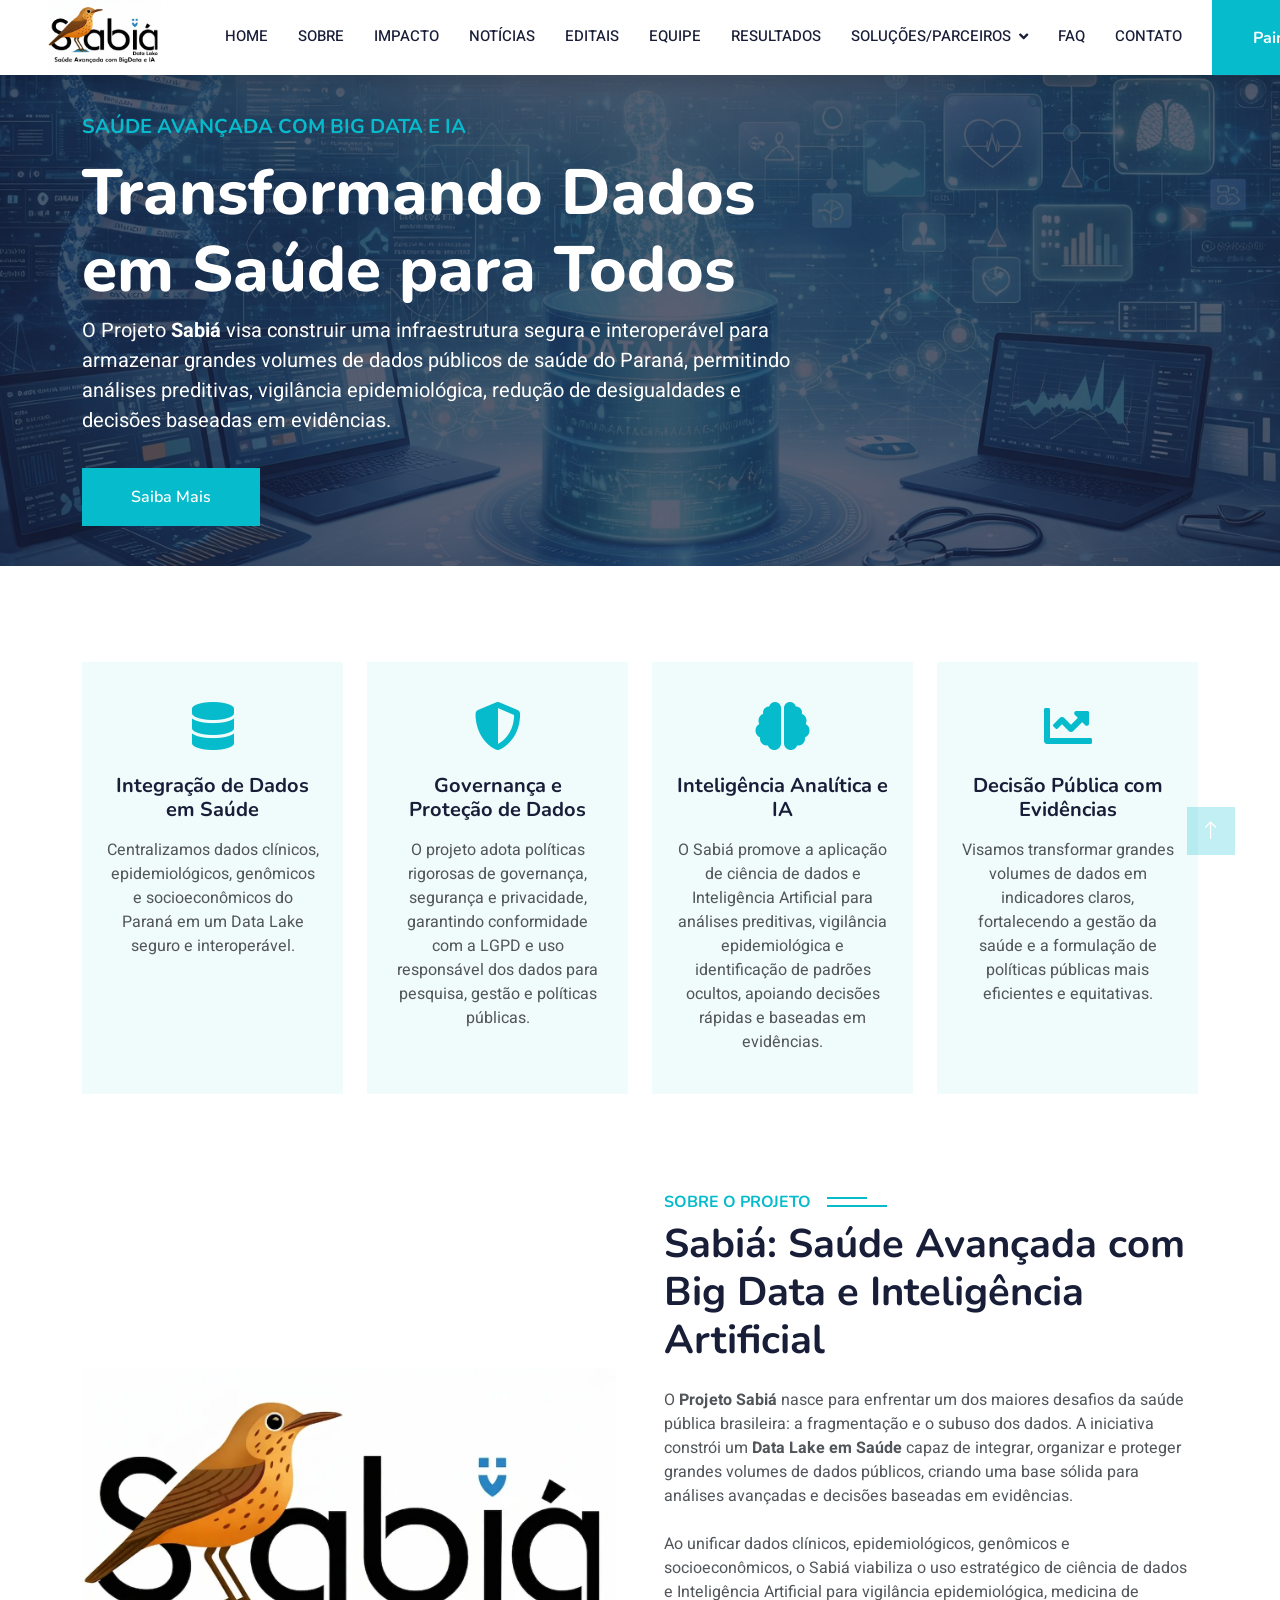
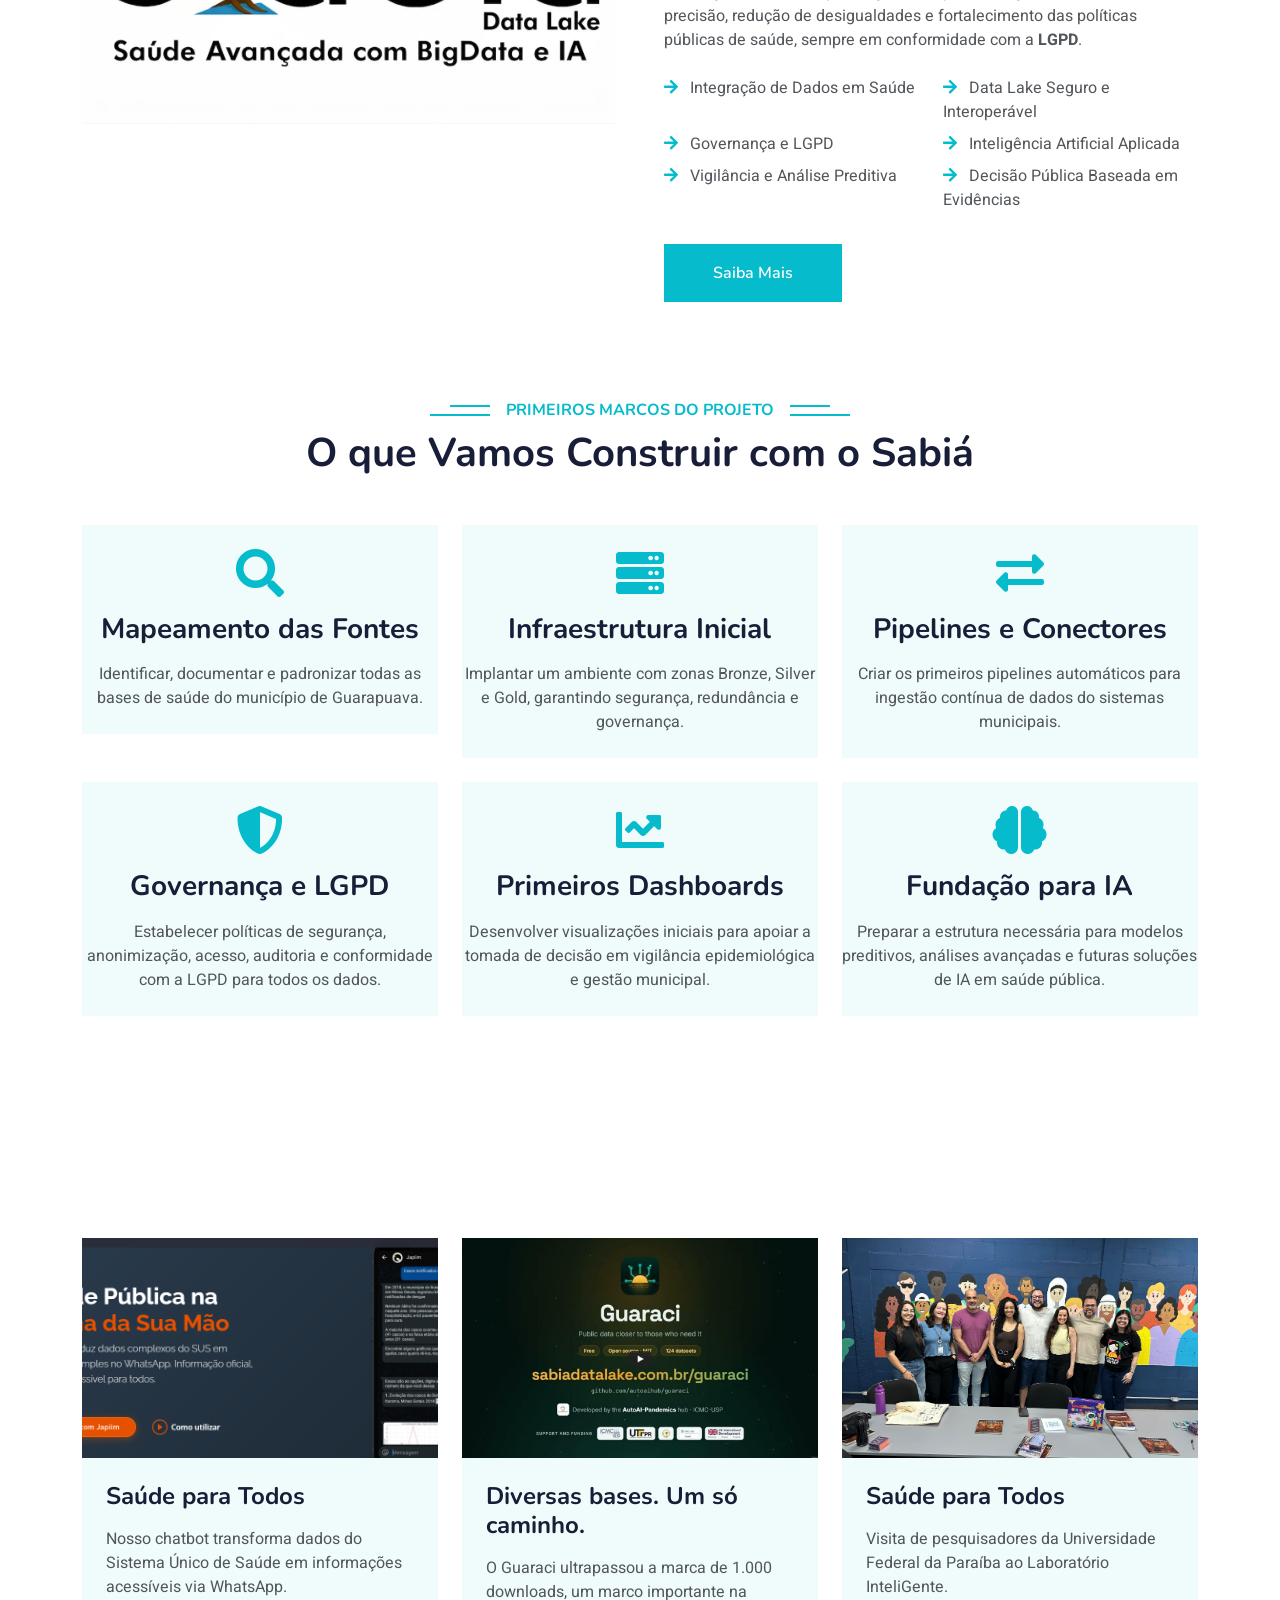
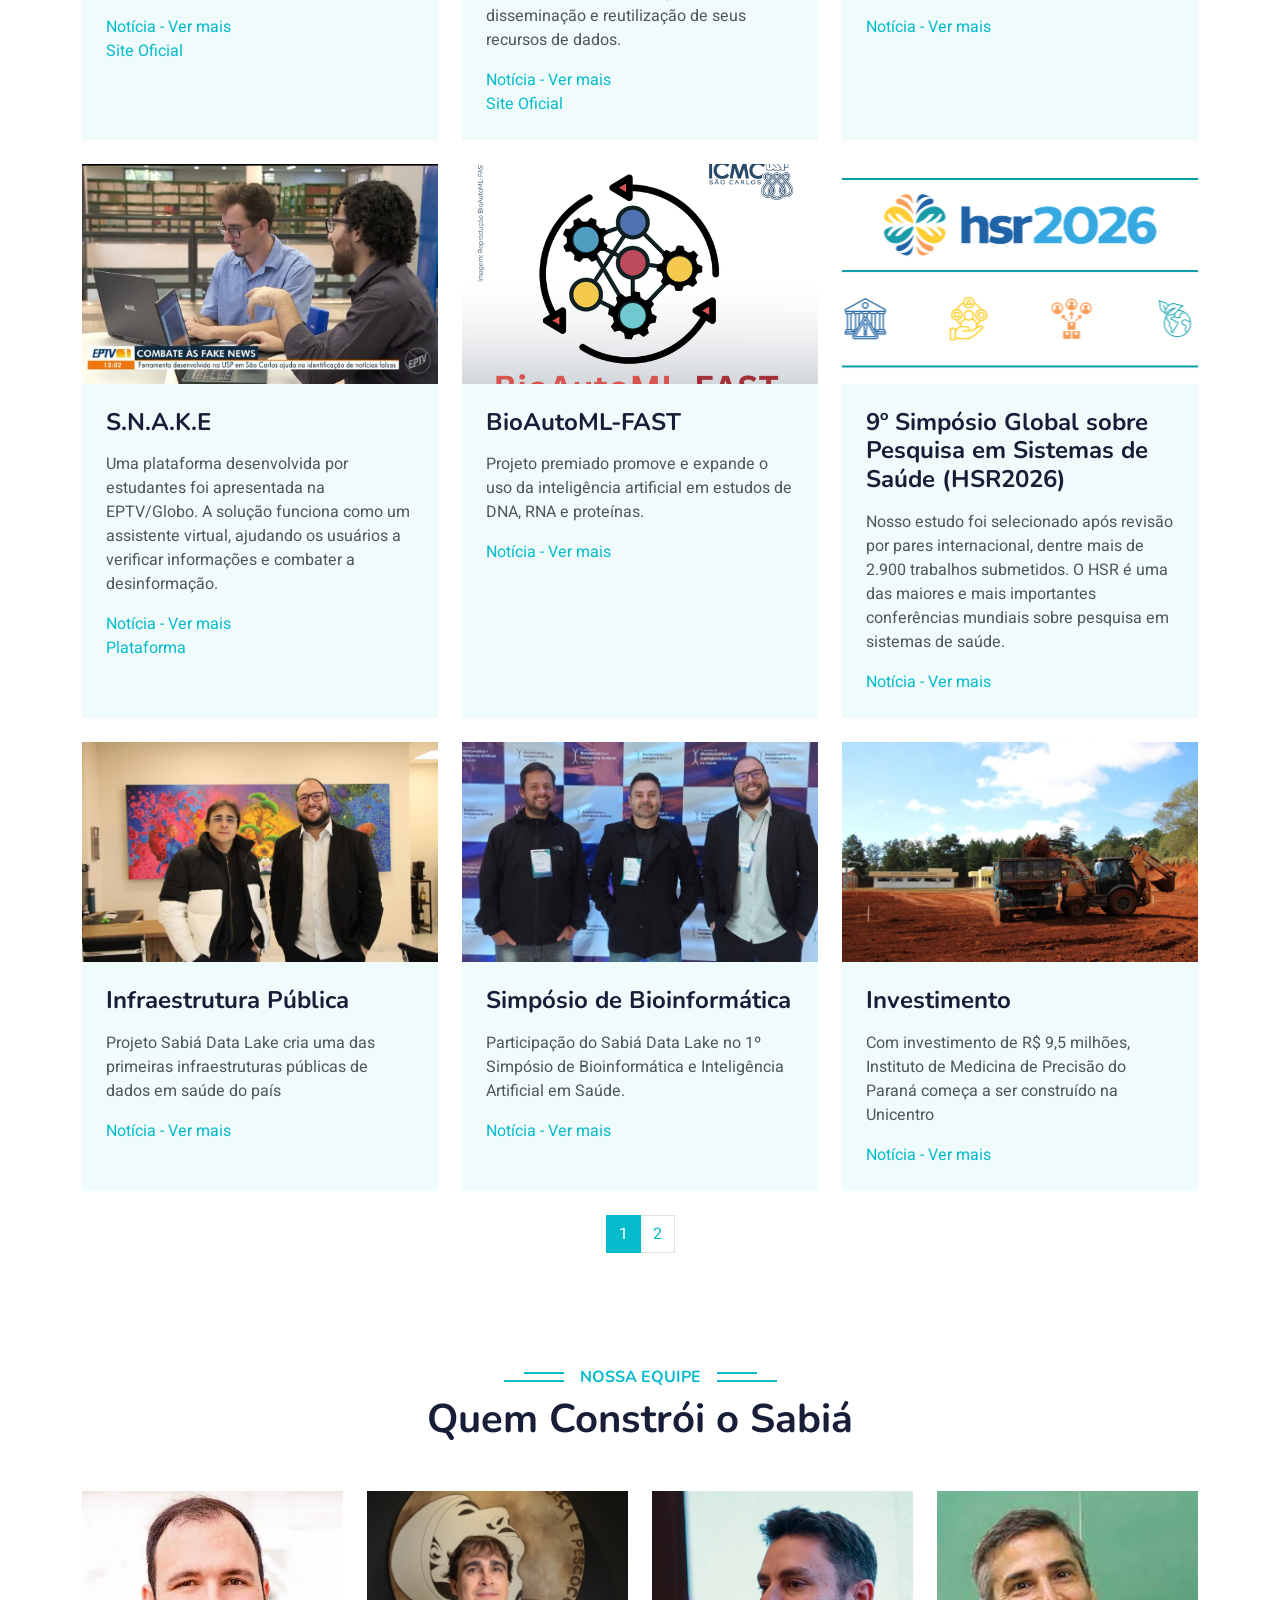
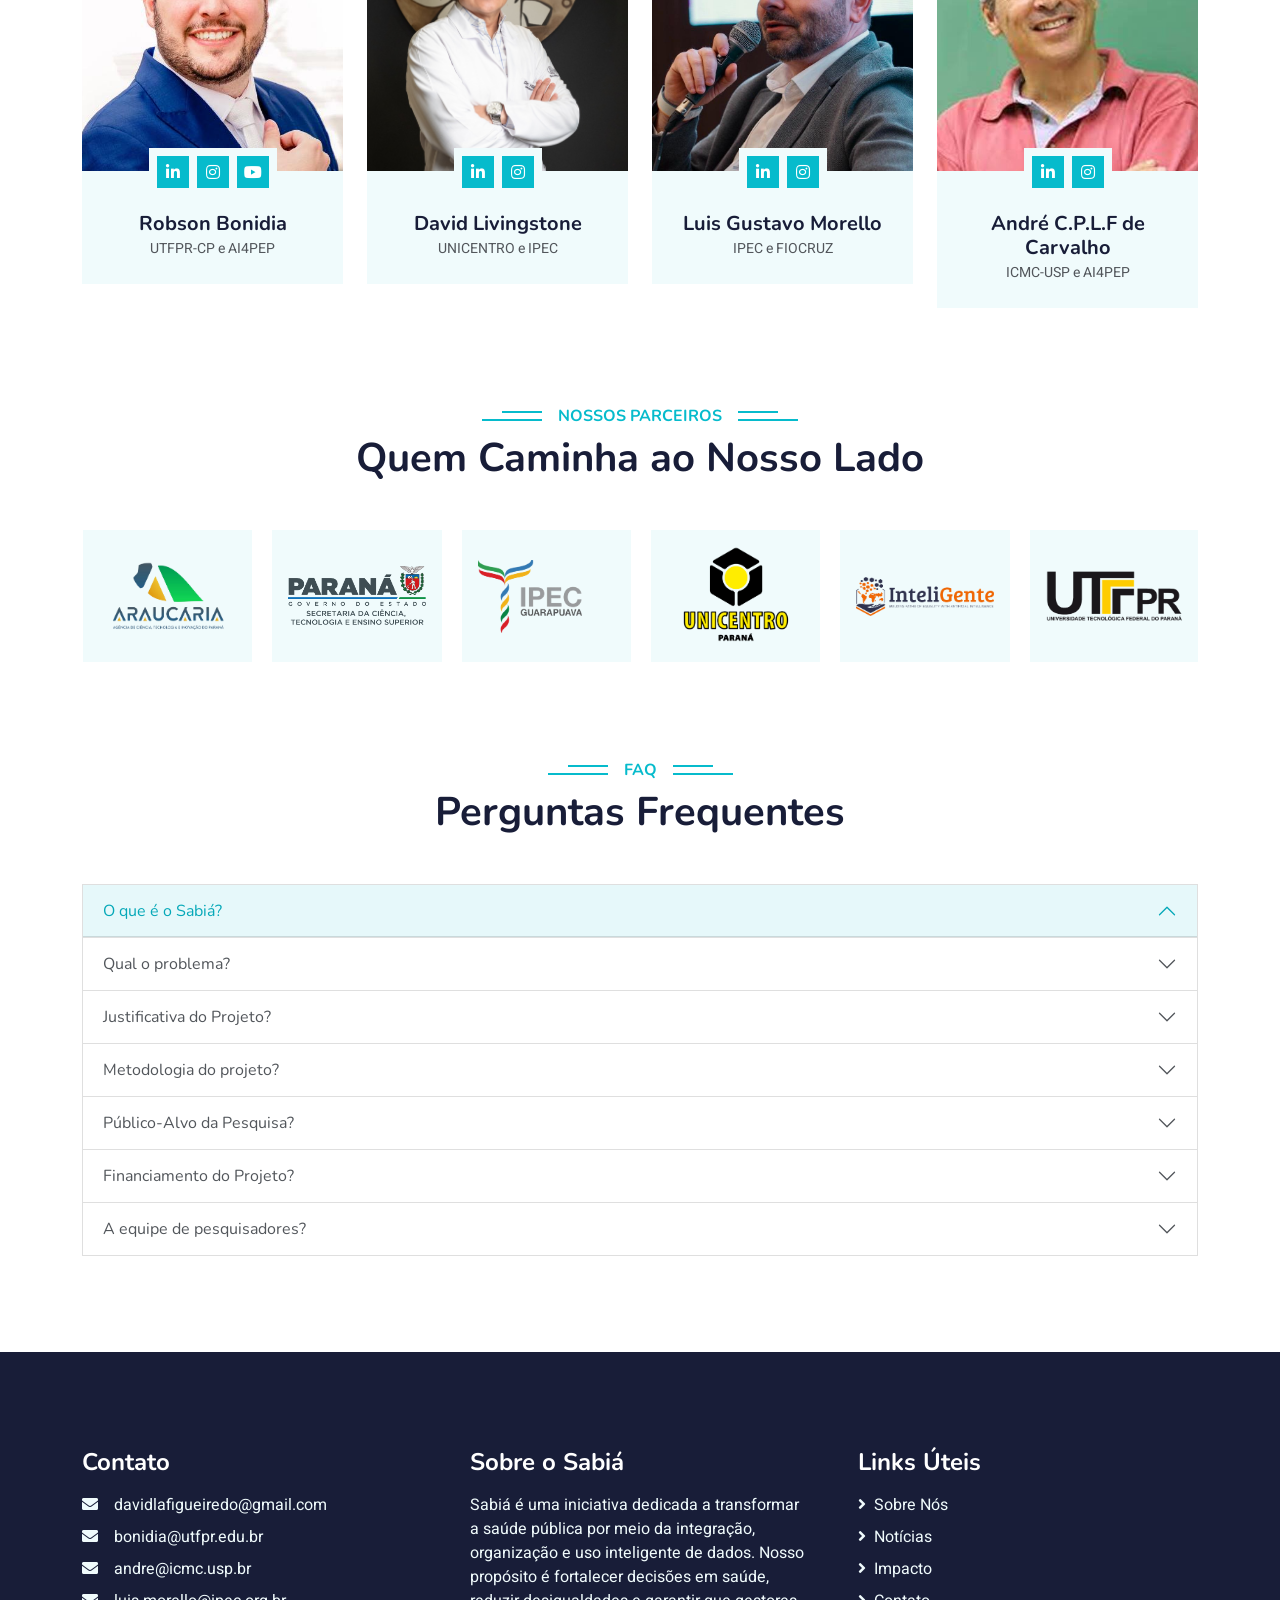
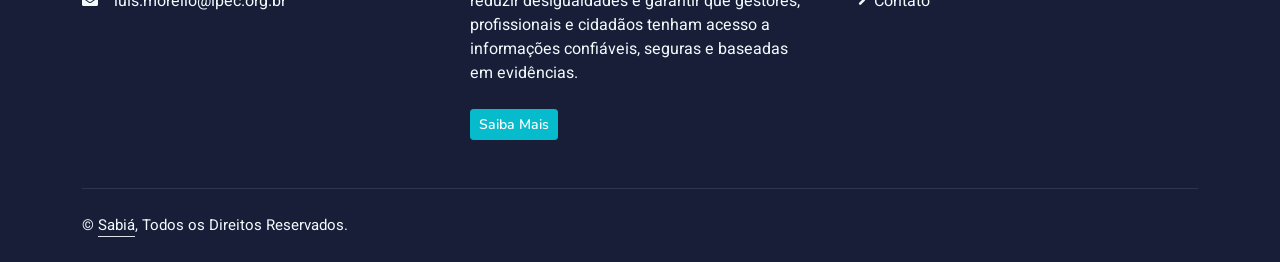
==== commit c24eb280: "News" ====
--- a/index.html
+++ b/index.html
@@ -82,6 +82,7 @@
                         <a href="https://japiimbr.inteligentehub.com.br/" class="dropdown-item">Japiim Health</a>
                         <a href="https://synap.inteligentehub.com.br/" class="dropdown-item">Triagem do Alzheimer</a>
                         <a href="smartwatches.html" class="dropdown-item">Sabiá Vitalis - Demo</a>
+                        <a href="https://bioautoml.icmc.usp.br/" class="dropdown-item">BioAutoML-FAST</a>
                         <a href="https://inteligentehub.com.br/" class="dropdown-item">InteliGente Hub</a>
                         <a href="https://autoaipandemics.icmc.usp.br/" class="dropdown-item">AutoAI Hub</a>
                     </div>
@@ -458,6 +459,40 @@
                         <div class="col-lg-4 col-md-6 news-item">
                             <div class="blog-item bg-light rounded overflow-hidden h-100">
                                 <div class="news-img-wrapper">
+                                    <img src="img-new/34.png" class="news-img" alt="Nosso chatbot transforma dados do Sistema Único de Saúde em informações acessíveis via WhatsApp.">
+                                </div>
+                                <div class="p-4">
+                                    <h4 class="mb-3">Saúde para Todos</h4>
+                                    <p class="mb-3">
+                                    Nosso chatbot transforma dados do Sistema Único de Saúde em informações acessíveis via WhatsApp.
+                                    </p>
+                                    <a href="https://www.icmc.usp.br/noticias/7724-chatbot-transforma-dados-do-sistema-unico-de-saude-em-informacoes-acessiveis-pelo-whatsapp-2">Notícia - Ver mais</a>
+                                    </br>
+                                    <a href="https://japiimbr.inteligentehub.com.br/" class="text-primary fw-semibold">Site Oficial</a>
+                                </div>
+                            </div>
+                        </div>
+
+                        <div class="col-lg-4 col-md-6 news-item">
+                            <div class="blog-item bg-light rounded overflow-hidden h-100">
+                                <div class="news-img-wrapper">
+                                    <img src="img-new/33.png" class="news-img" alt="O Guaraci ultrapassou a marca de 1.000 downloads, um marco importante na disseminação e reutilização de seus recursos de dados.">
+                                </div>
+                                <div class="p-4">
+                                    <h4 class="mb-3">Diversas bases. Um só caminho.</h4>
+                                    <p class="mb-3">
+                                    O Guaraci ultrapassou a marca de 1.000 downloads, um marco importante na disseminação e reutilização de seus recursos de dados.
+                                    </p>
+                                    <a href="https://www.youtube.com/watch?v=DtiRMPEwr2Y" class="text-primary fw-semibold">Notícia - Ver mais</a>
+                                    </br>
+                                    <a href="https://sabiadatalake.com.br/guaraci/" class="text-primary fw-semibold">Site Oficial</a>
+                                </div>
+                            </div>
+                        </div>
+
+                        <div class="col-lg-4 col-md-6 news-item">
+                            <div class="blog-item bg-light rounded overflow-hidden h-100">
+                                <div class="news-img-wrapper">
                                     <img src="img-new/32.jpg" class="news-img" alt="Visita de pesquisadores da Universidade Federal da Paraíba ao Laboratório InteliGente.">
                                 </div>
                                 <div class="p-4">
@@ -481,6 +516,7 @@
                                     Uma plataforma desenvolvida por estudantes foi apresentada na EPTV/Globo. A solução funciona como um assistente virtual, ajudando os usuários a verificar informações e combater a desinformação.
                                     </p>
                                     <a href="https://globoplay.globo.com/v/14970001/" class="text-primary fw-semibold">Notícia - Ver mais</a>
+                                    </br>
                                     <a href="https://snake.inteligentehub.com.br/" class="text-primary fw-semibold">Plataforma</a>
                                 </div>
                             </div>
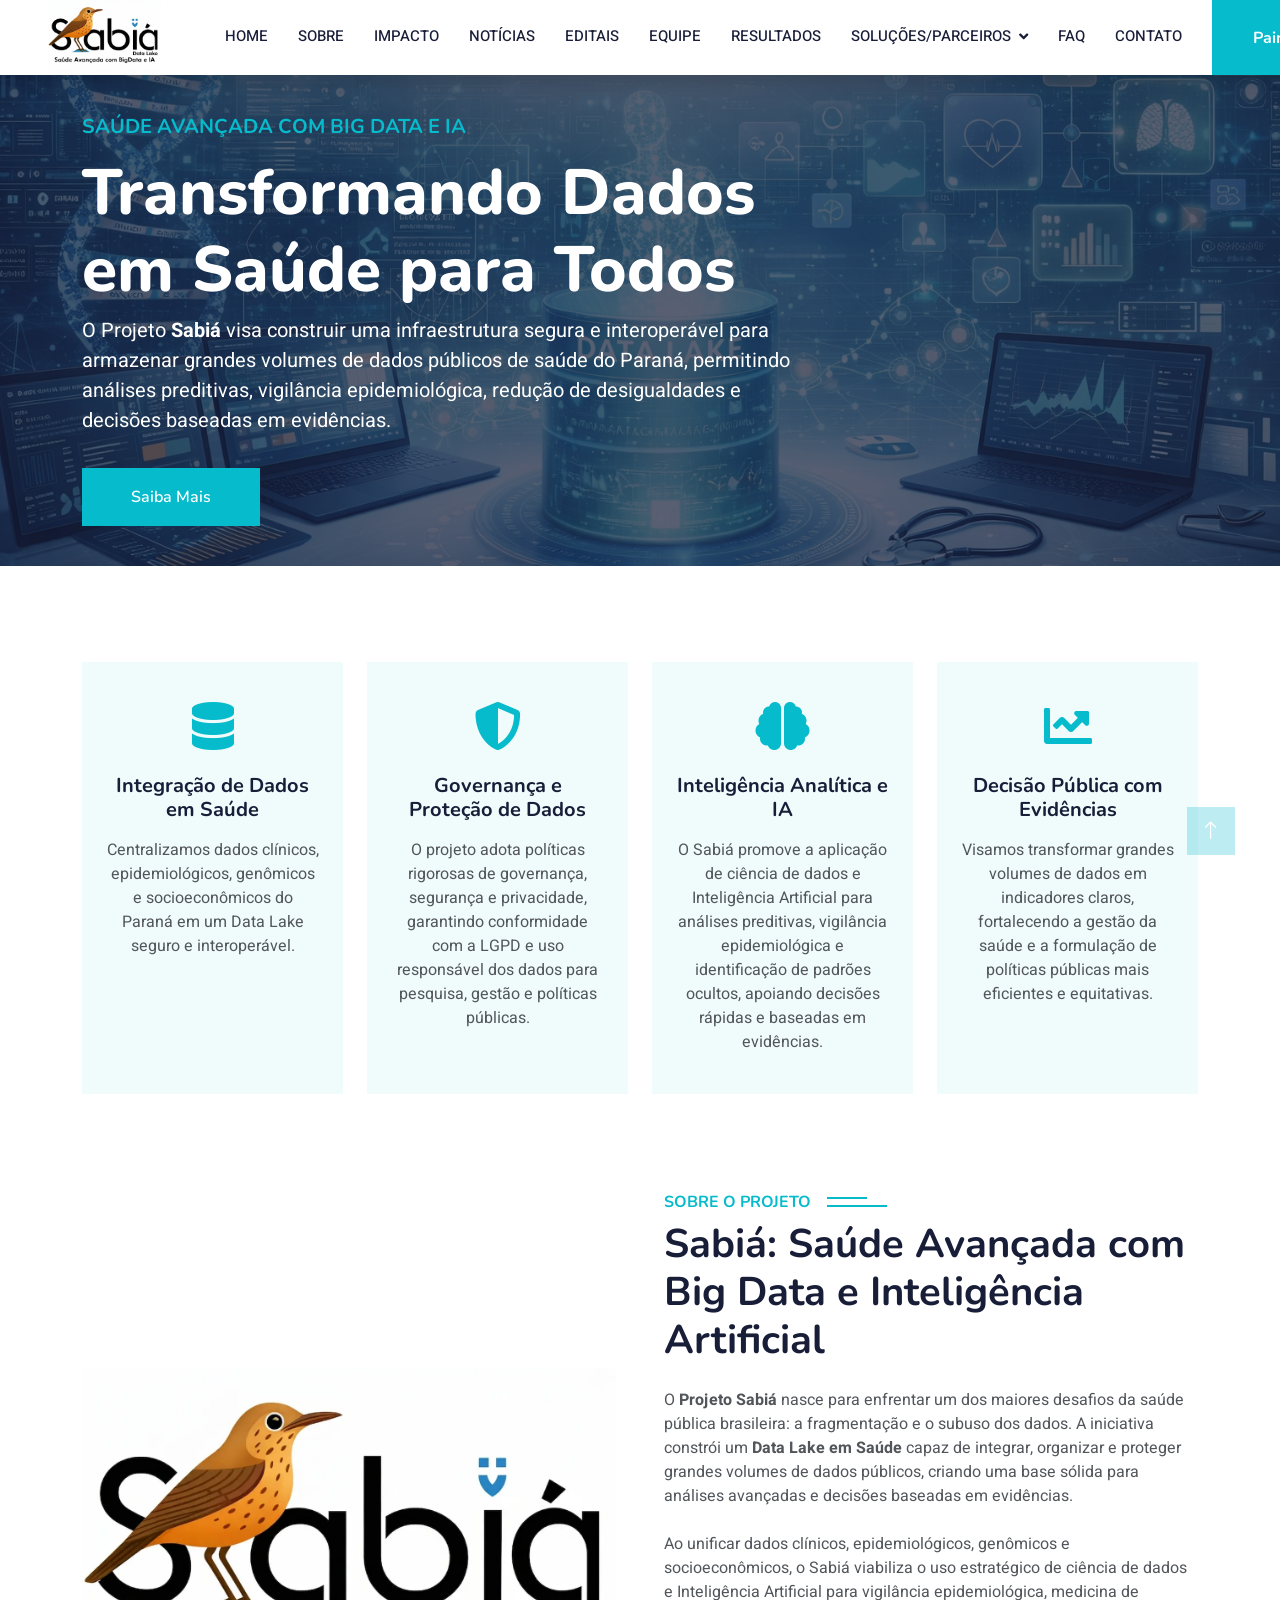
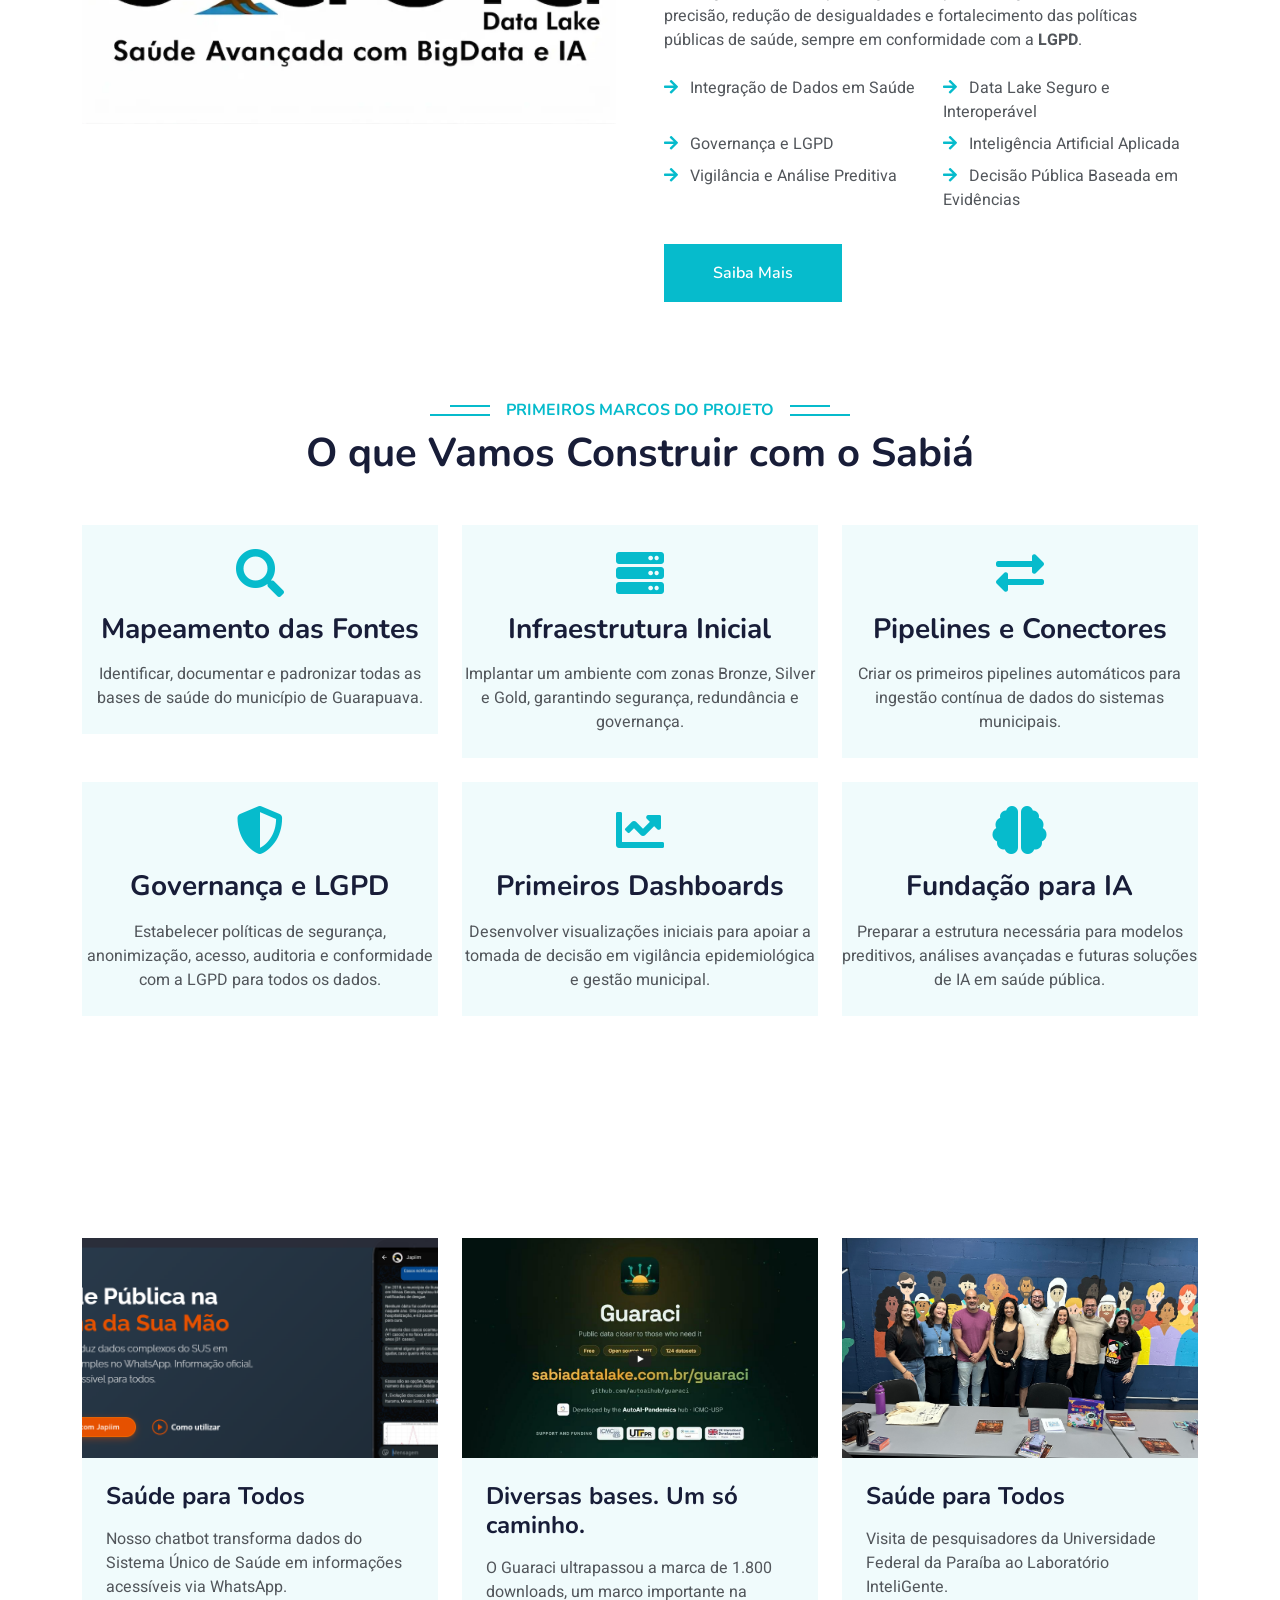
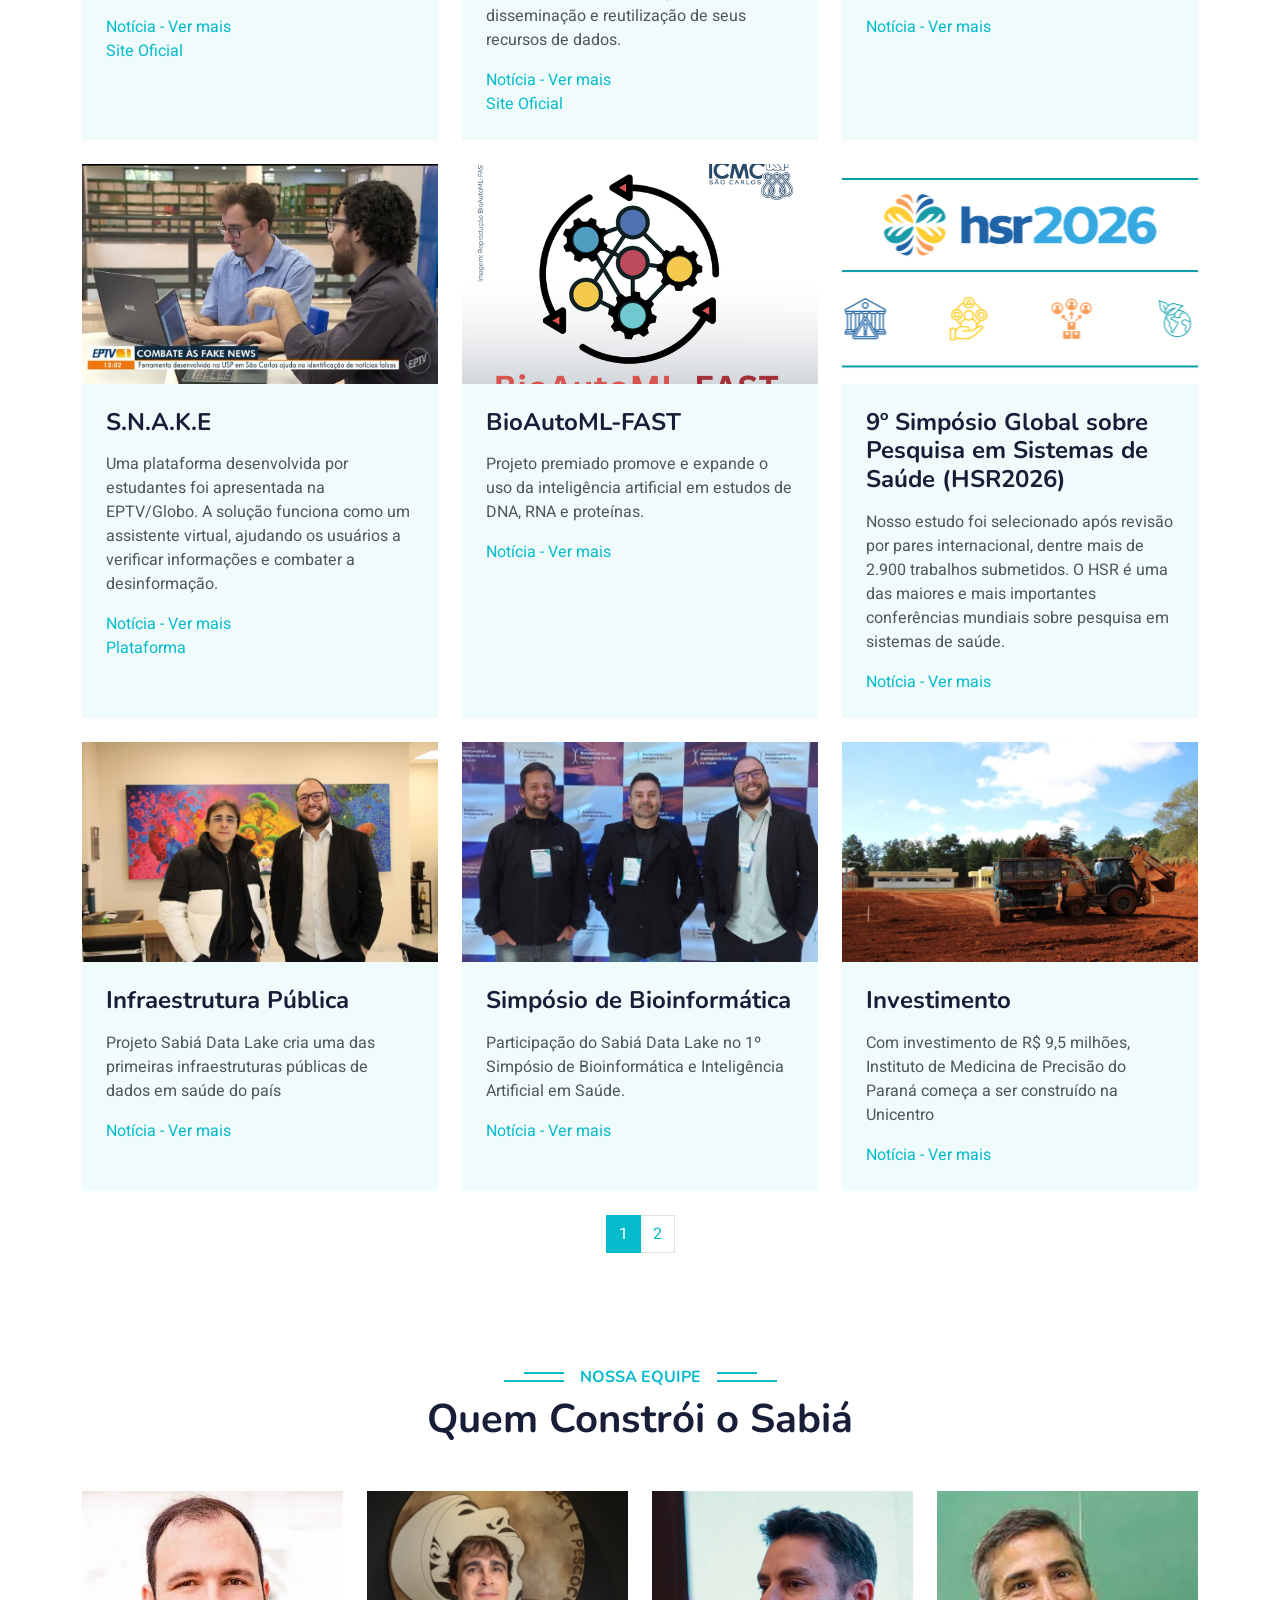
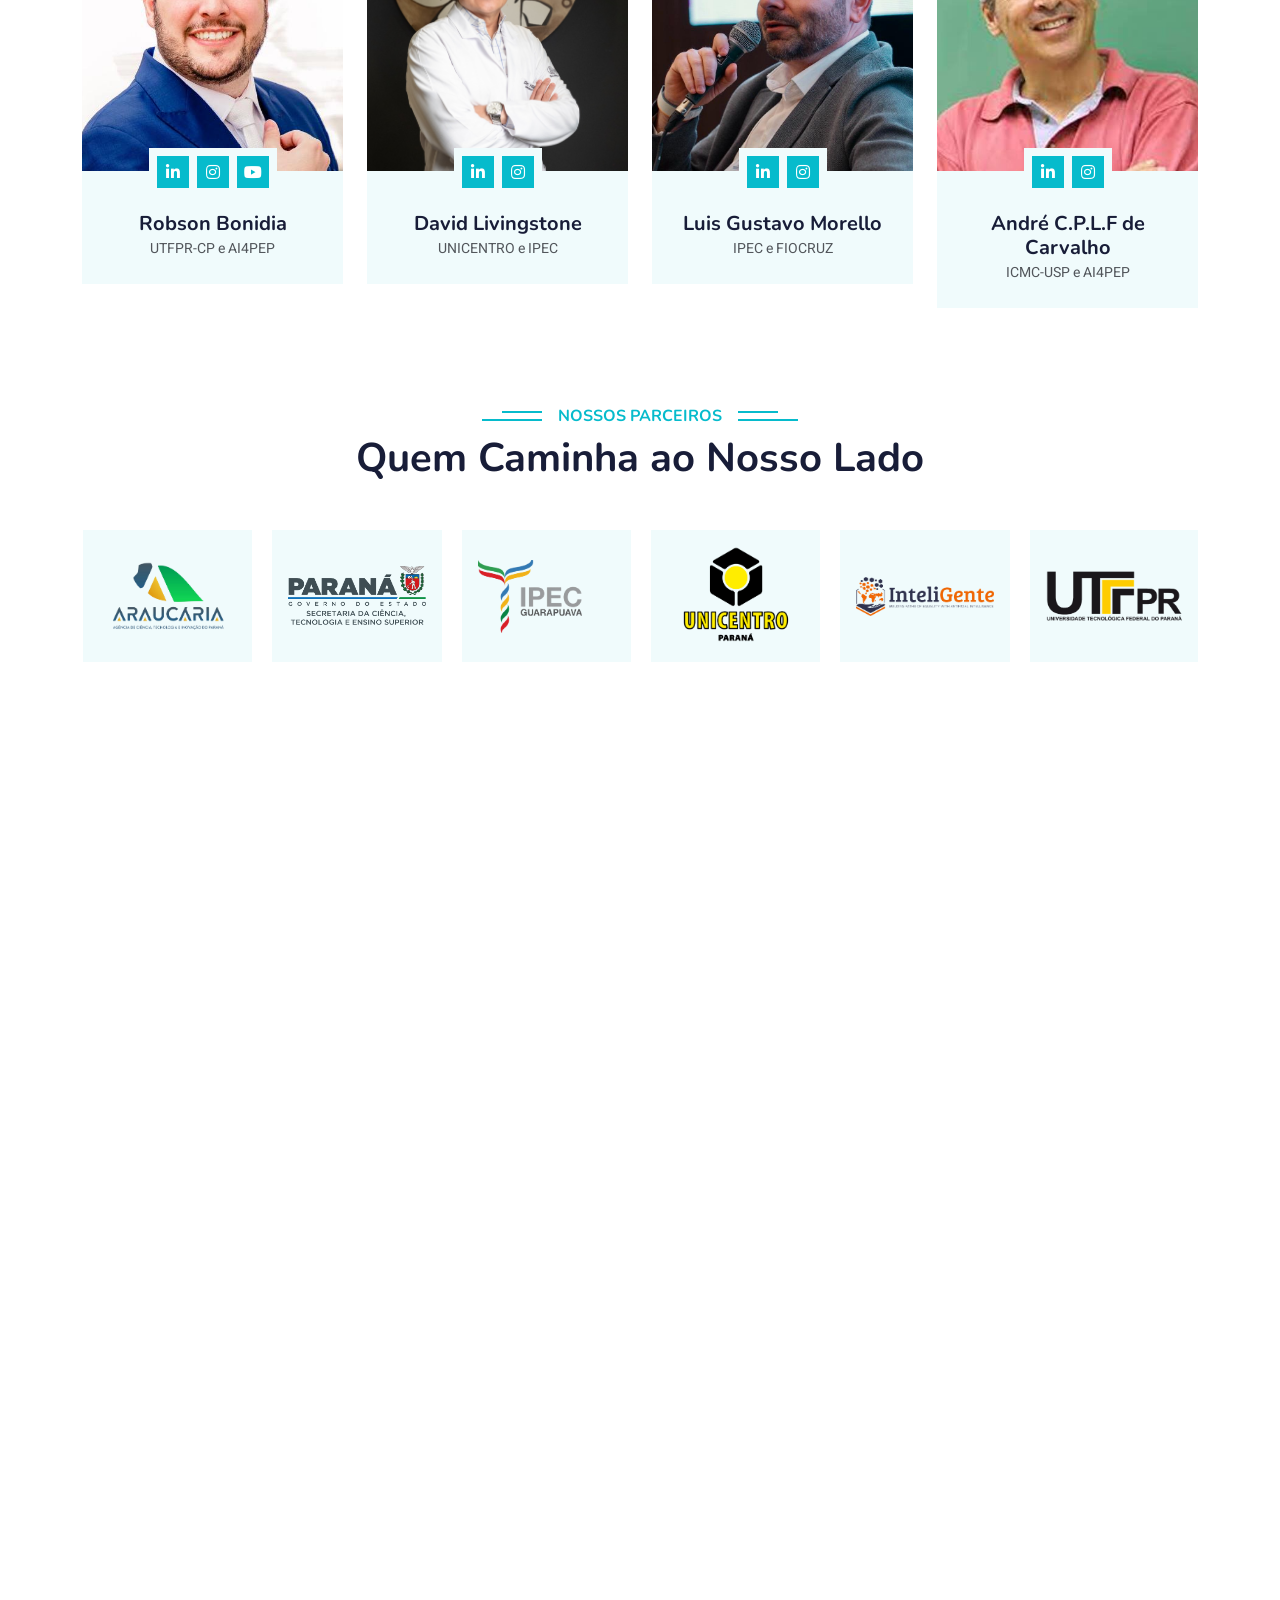
==== commit 988282b3: "News" ====
--- a/index.html
+++ b/index.html
@@ -476,12 +476,12 @@
                         <div class="col-lg-4 col-md-6 news-item">
                             <div class="blog-item bg-light rounded overflow-hidden h-100">
                                 <div class="news-img-wrapper">
-                                    <img src="img-new/33.png" class="news-img" alt="O Guaraci ultrapassou a marca de 1.000 downloads, um marco importante na disseminação e reutilização de seus recursos de dados.">
+                                    <img src="img-new/33.png" class="news-img" alt="O Guaraci ultrapassou a marca de 1.800 downloads, um marco importante na disseminação e reutilização de seus recursos de dados.">
                                 </div>
                                 <div class="p-4">
                                     <h4 class="mb-3">Diversas bases. Um só caminho.</h4>
                                     <p class="mb-3">
-                                    O Guaraci ultrapassou a marca de 1.000 downloads, um marco importante na disseminação e reutilização de seus recursos de dados.
+                                    O Guaraci ultrapassou a marca de 1.800 downloads, um marco importante na disseminação e reutilização de seus recursos de dados.
                                     </p>
                                     <a href="https://www.youtube.com/watch?v=DtiRMPEwr2Y" class="text-primary fw-semibold">Notícia - Ver mais</a>
                                     </br>
@@ -884,42 +884,47 @@
                 </div>
                 <div class="bg-light p-3 text-center rounded">
                     <a href="https://autoaipandemics.icmc.usp.br/" target="_blank">
-                    <img src="img-new/seti.png" alt="Parceiro 5" class="img-fluid">
+                    <img src="img-new/seti.png" alt="Parceiro 2" class="img-fluid">
                     </a>
                 </div>
                 <div class="bg-light p-3 text-center rounded">
                     <a href="https://ipec.org.br/" target="_blank">
-                    <img src="img-new/ipec.png" alt="Parceiro 5" class="img-fluid">
+                    <img src="img-new/ipec.png" alt="Parceiro 3" class="img-fluid">
                     </a>
                 </div>
                 <div class="bg-light p-3 text-center rounded">
                     <a href="https://www3.unicentro.br/" target="_blank">
-                    <img src="img-new/unicentro.png" alt="Parceiro 5" class="img-fluid">
+                    <img src="img-new/unicentro.png" alt="Parceiro 4" class="img-fluid">
                     </a>
                 </div>
                 <div class="bg-light p-3 text-center rounded">
                     <a href="https://inteligentehub.com.br/" target="_blank">
-                    <img src="img-new/Logotipo InteliGente.png" alt="Parceiro 2" class="img-fluid">
+                    <img src="img-new/Logotipo InteliGente.png" alt="Parceiro 5" class="img-fluid">
                     </a>
                 </div>
                 <div class="bg-light p-3 text-center rounded">
                     <a href="https://www.utfpr.edu.br/" target="_blank">
-                    <img src="img-new/utfpr.png" alt="Parceiro 3" class="img-fluid">
+                    <img src="img-new/utfpr.png" alt="Parceiro 6" class="img-fluid">
                     </a>
                 </div>
                 <div class="bg-light p-3 text-center rounded">
                     <a href="https://www.icmc.usp.br/" target="_blank">
-                    <img src="img-new/icmc.png" alt="Parceiro 3" class="img-fluid">
+                    <img src="img-new/icmc.png" alt="Parceiro 7" class="img-fluid">
                     </a>
                 </div>
                 <div class="bg-light p-3 text-center rounded">
                     <a href="https://ai4pep.org/" target="_blank">
-                    <img src="img-new/AI4PEP2-logo.png" alt="Parceiro 4" class="img-fluid">
+                    <img src="img-new/AI4PEP2-logo.png" alt="Parceiro 8" class="img-fluid">
                     </a>
                 </div>
                 <div class="bg-light p-3 text-center rounded">
                     <a href="https://autoaipandemics.icmc.usp.br/" target="_blank">
-                    <img src="img-new/logo.png" alt="Parceiro 5" class="img-fluid">
+                    <img src="img-new/logo.png" alt="Parceiro 9" class="img-fluid">
+                    </a>
+                </div>
+                <div class="bg-light p-3 text-center rounded">
+                    <a href="https://iara.science/" target="_blank">
+                    <img src="img-new/iara.png" alt="Parceiro 10" class="img-fluid">
                     </a>
                 </div>
             </div>
@@ -1029,28 +1034,6 @@
                                    </br>
                                    
                                    Sendo assim, o objetivo central deste projeto é desenvolver um data lake, chamado Sabiá, voltado à integração de dados relacionados à saúde da população de Guarapuava, no estado do Paraná, com o intuito de extrair informações estratégicas que subsidiem o desenvolvimento de soluções e a formulação de políticas públicas na área da saúde. Para isso, serão integrados dados clínicos e epidemiológicos com dados secundários, como informações sobre clima, meio ambiente, educação e economia local, visando à identificação de relações e impactos entre esses fatores e os indicadores de saúde da população.
-                                </div>
-                            </div>
-                        </div>
-                        <div class="accordion-item">
-                            <h2 class="accordion-header" id="headingThree">
-                                <button class="accordion-button collapsed" type="button" data-bs-toggle="collapse" data-bs-target="#collapseThree" aria-expanded="false" aria-controls="collapseThree">
-                                    Justificativa do Projeto?
-                                </button>
-                            </h2>
-                            <div id="collapseThree" class="accordion-collapse collapse" aria-labelledby="headingThree" data-bs-parent="#faqAccordion">
-                                <div class="accordion-body">
-                                    Diferentemente dos sistemas tradicionais de armazenamento, que geralmente operam com formatos estruturados e específicos, o data lake aceita dados em seu estado bruto, sem a necessidade de pré-processamento. Essa característica é particularmente vantajosa na área da saúde, pois permite armazenar e explorar dados genômicos, históricos médicos, imagens diagnósticas e outros tipos de informações complexas. 
-
-                                    </br>
-                                    </br>
-
-                                    Tal flexibilidade é crucial para identificar correlações entre fatores genômicos, epidemiológicos e clínicos, potencializando descobertas científicas e inovações. Adicionalmente, um Data Lake em Saúde viabiliza a implementação de práticas baseadas em evidências. Com o acesso a grandes volumes de dados integrados e de fontes diversas, pesquisadores e profissionais da saúde podem identificar padrões, tendências e associações que orientem a tomada de decisões clínicas de maneira mais precisa e fundamentada. Dessa forma, o data lake se consolida como um alicerce estratégico para o desenvolvimento da medicina de precisão, permitindo cuidados mais personalizados e eficazes. 
-
-                                    </br>
-                                    </br>
-
-                                    Além disso, o presente projeto apoia-se em uma experiência piloto desenvolvida em parceria com pesquisadores do Estado de São Paulo, no âmbito de um projeto financiado pela Fundação de Amparo à Pesquisa do Estado de São Paulo (FAPESP). Essa etapa está sendo realizada na cidade de Pompéia-SP, com foco na construção de um Data Lake em Saúde, a partir da integração de informações da Secretaria Municipal de Saúde e do Hospital de Pompéia.
                                 </div>
                             </div>
                         </div>
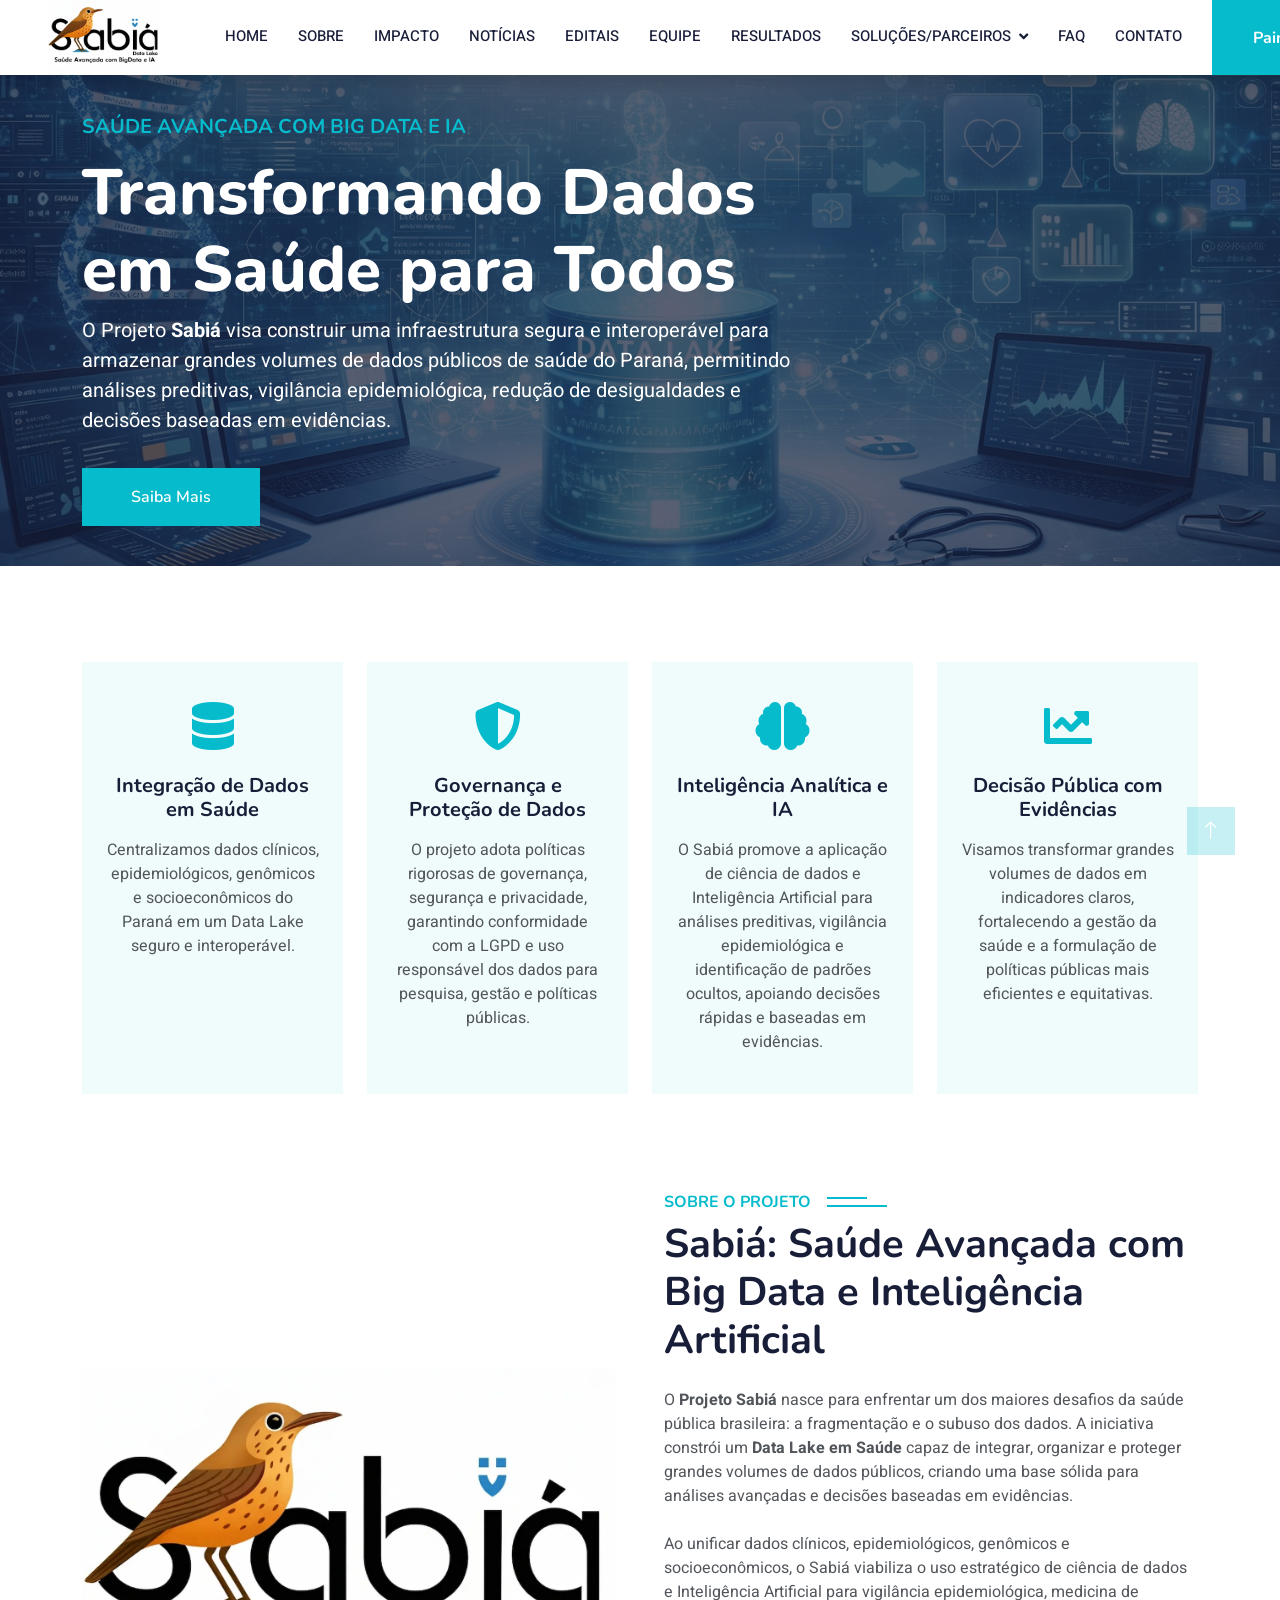
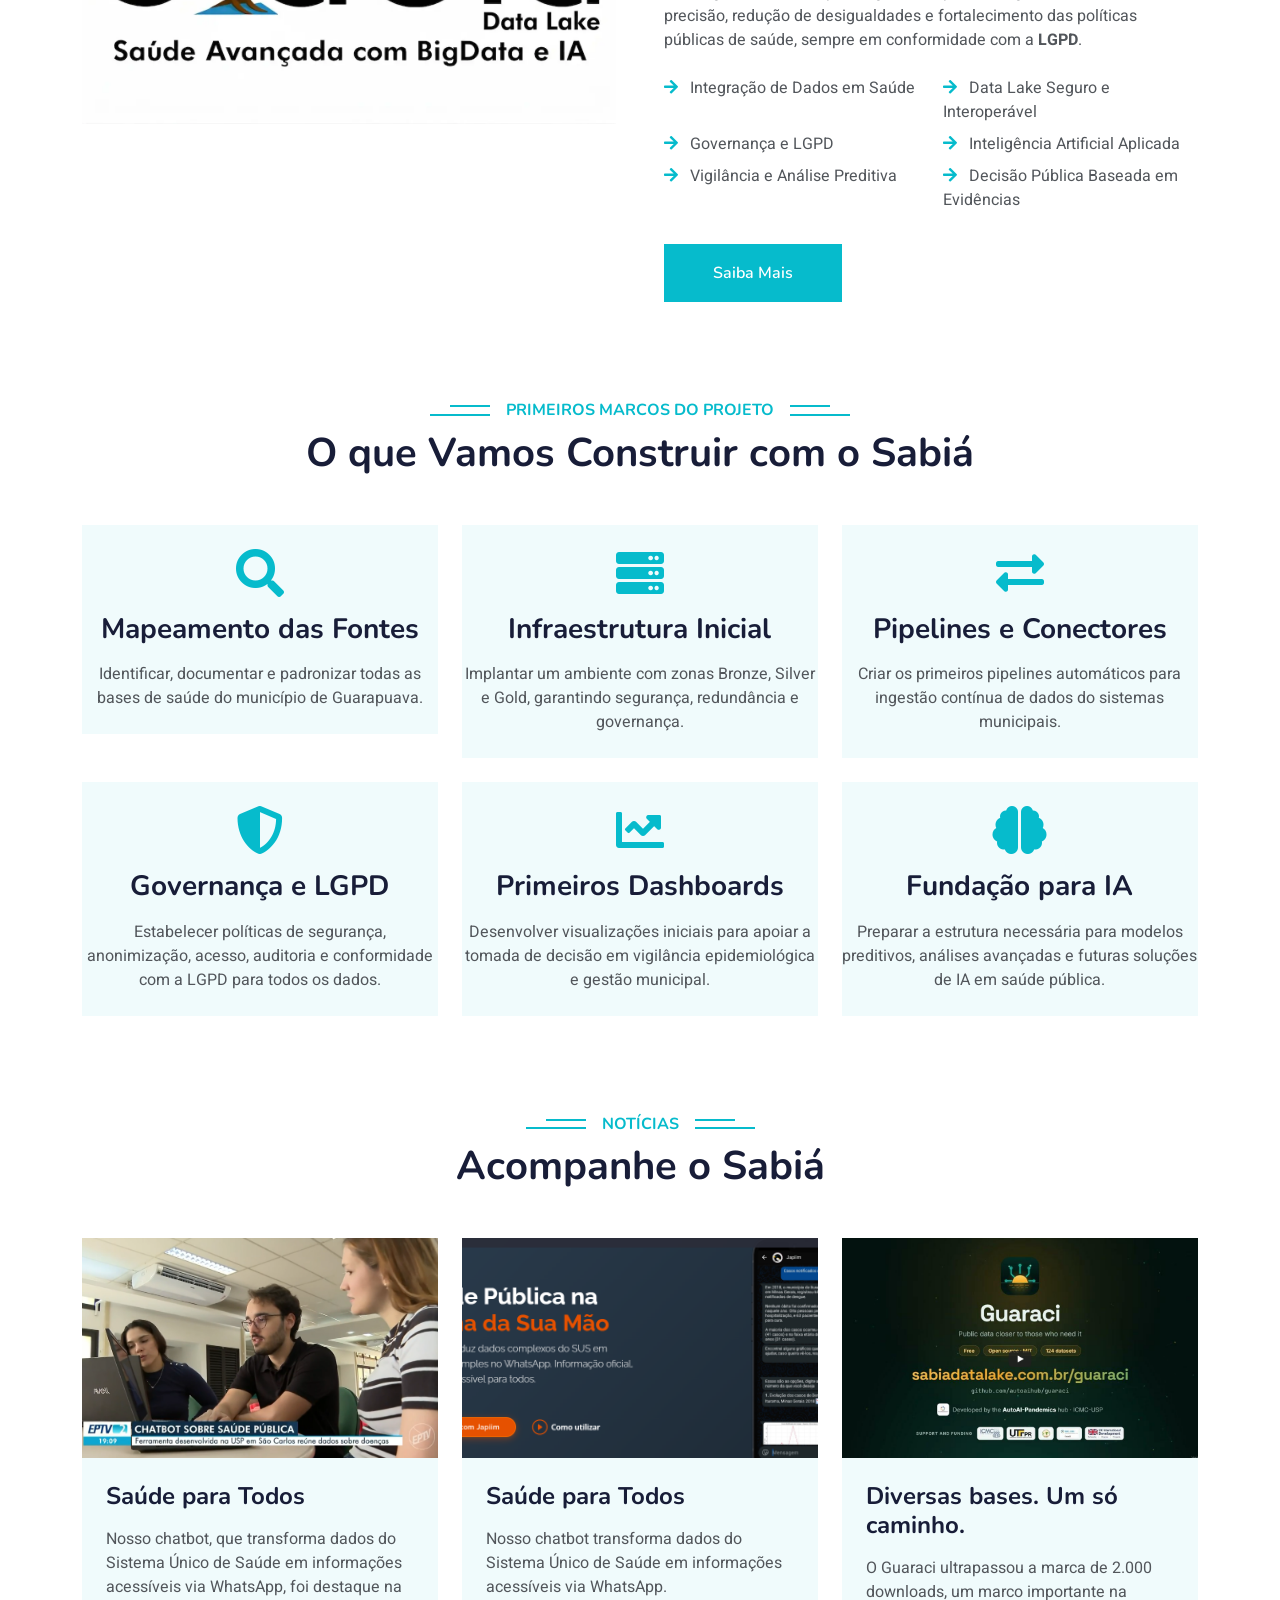
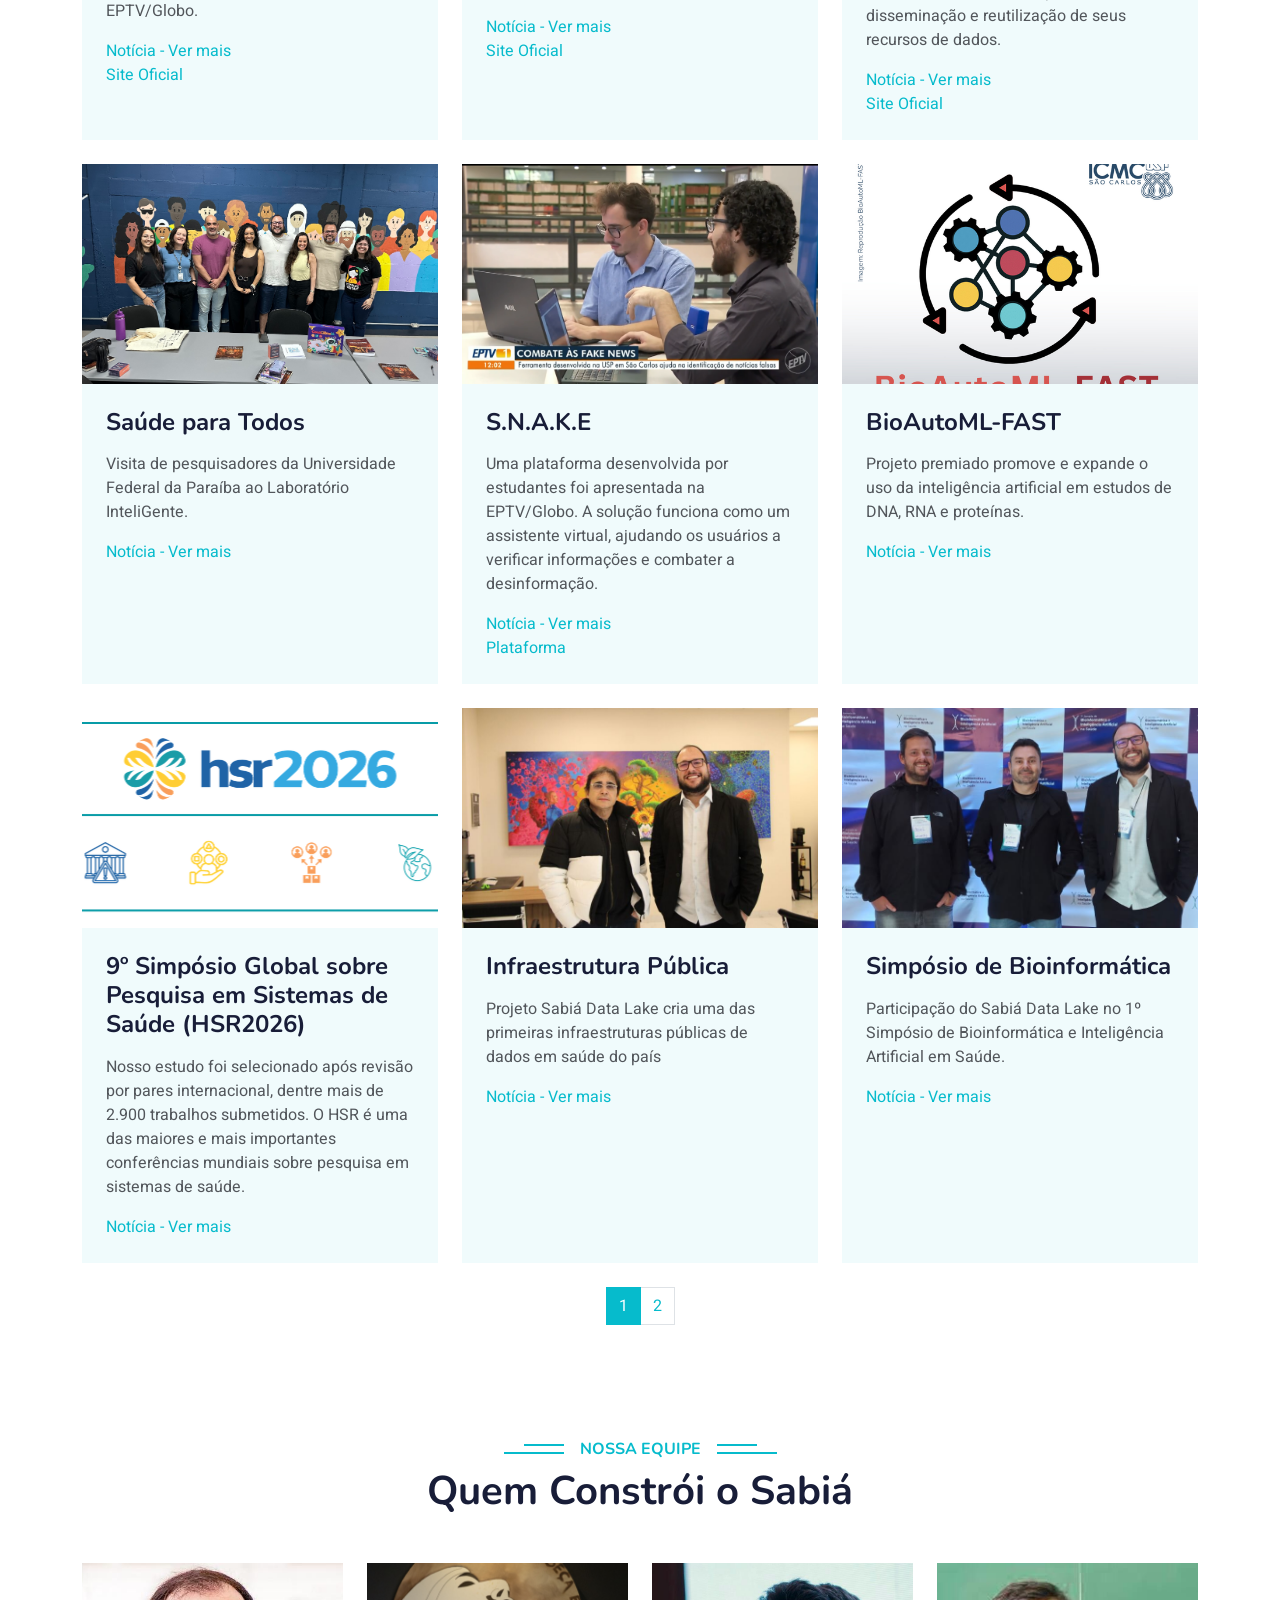
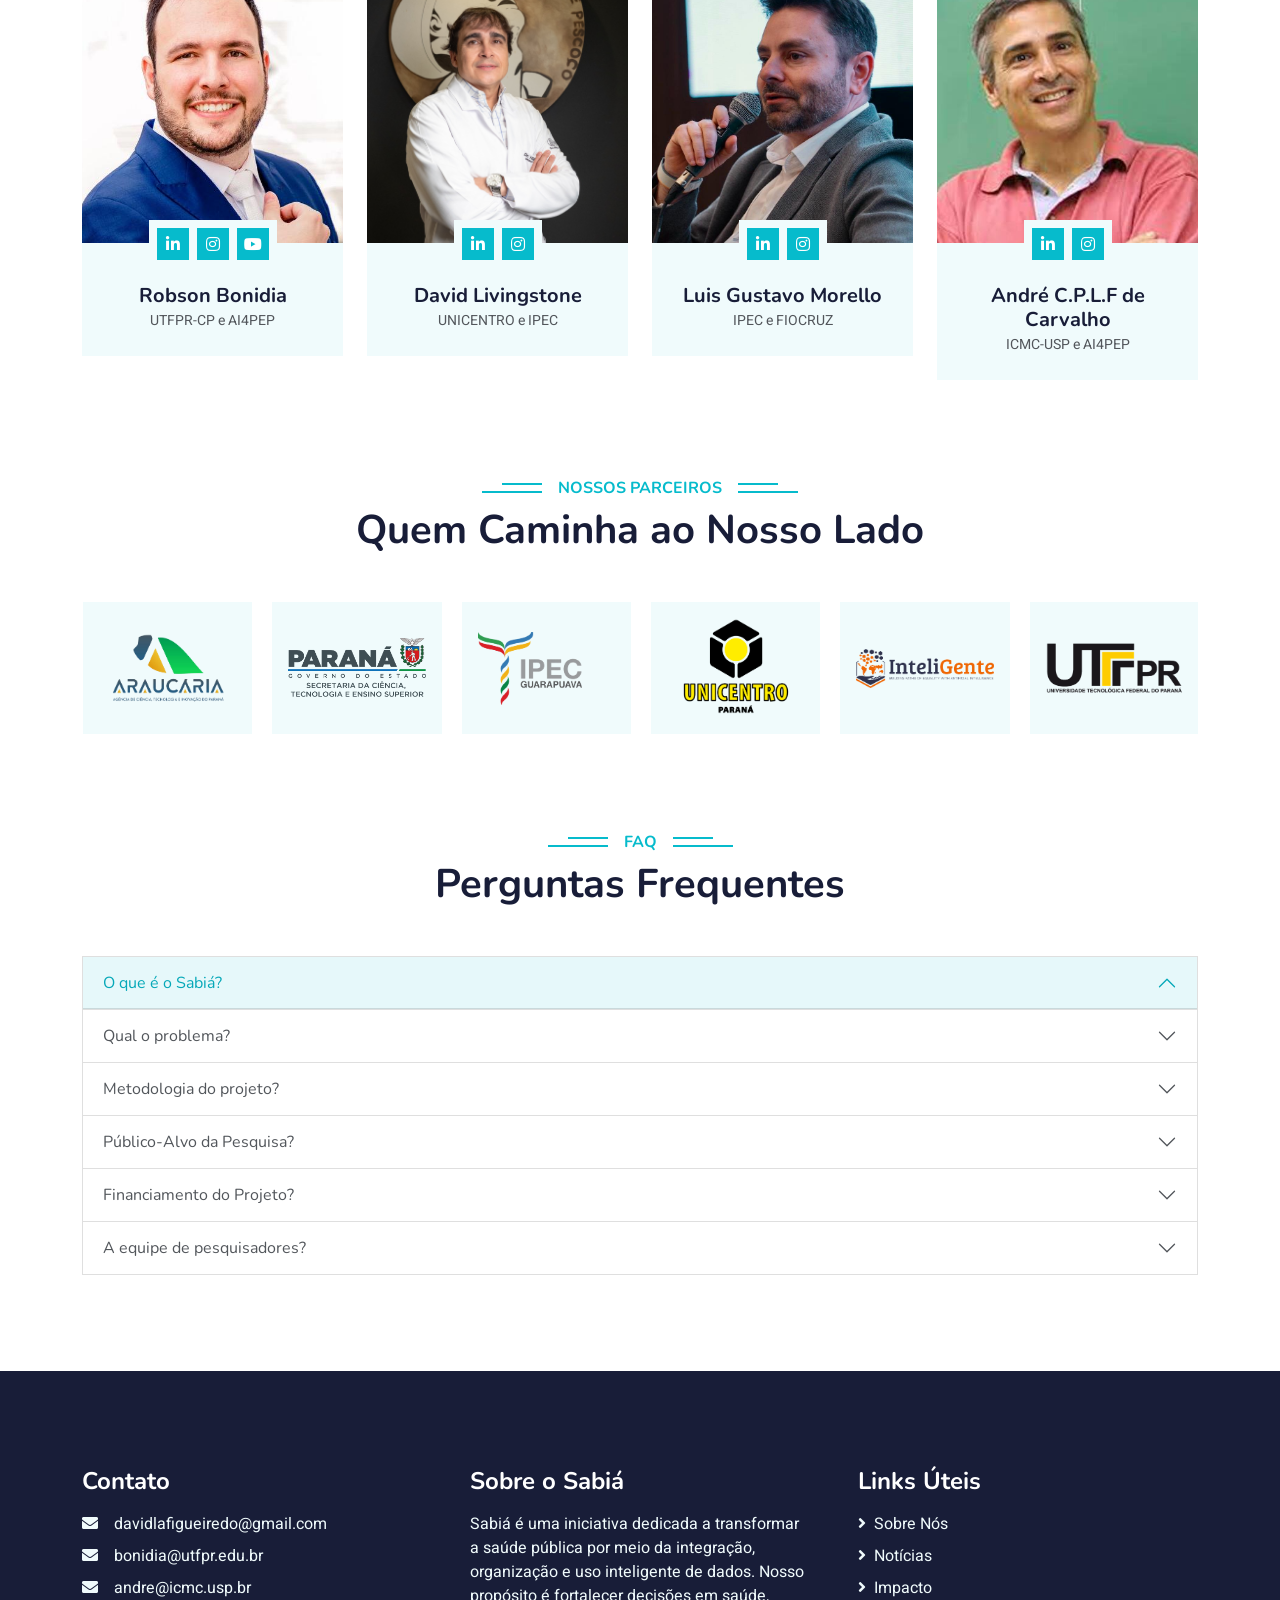
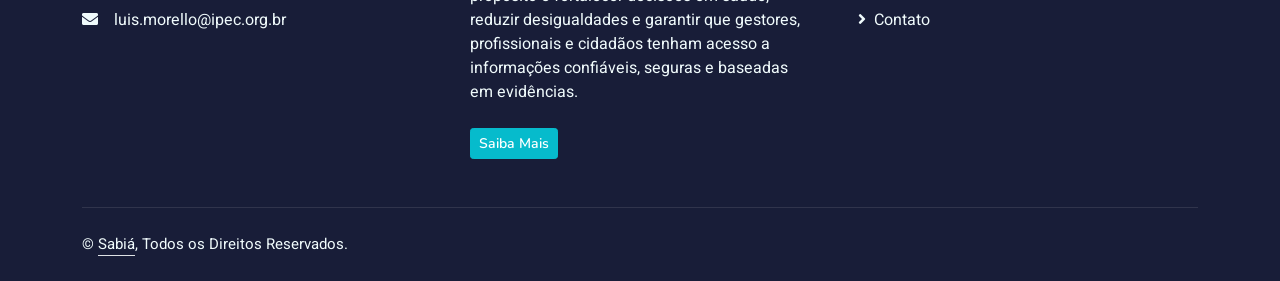
==== commit 9c4a8b17: "News" ====
--- a/index.html
+++ b/index.html
@@ -83,6 +83,7 @@
                         <a href="https://synap.inteligentehub.com.br/" class="dropdown-item">Triagem do Alzheimer</a>
                         <a href="smartwatches.html" class="dropdown-item">Sabiá Vitalis - Demo</a>
                         <a href="https://bioautoml.icmc.usp.br/" class="dropdown-item">BioAutoML-FAST</a>
+                        <a href="https://snake.inteligentehub.com.br/" class="dropdown-item">S.N.A.K.E</a>
                         <a href="https://inteligentehub.com.br/" class="dropdown-item">InteliGente Hub</a>
                         <a href="https://autoaipandemics.icmc.usp.br/" class="dropdown-item">AutoAI Hub</a>
                     </div>
@@ -459,6 +460,24 @@
                         <div class="col-lg-4 col-md-6 news-item">
                             <div class="blog-item bg-light rounded overflow-hidden h-100">
                                 <div class="news-img-wrapper">
+                                    <img src="img-new/35.png" class="news-img" alt="Nosso chatbot, que transforma dados do Sistema Único de Saúde em informações acessíveis via WhatsApp, foi destaque na EPTV/Globo.">
+                                </div>
+                                <div class="p-4">
+                                    <h4 class="mb-3">Saúde para Todos</h4>
+                                    <p class="mb-3">
+                                    Nosso chatbot, que transforma dados do Sistema Único de Saúde em informações acessíveis via WhatsApp, foi destaque na EPTV/Globo.
+                                    </p>
+                                    <a href="https://globoplay.globo.com/v/15062756/">Notícia - Ver mais</a>
+                                    </br>
+                                    <a href="https://japiimbr.inteligentehub.com.br/" class="text-primary fw-semibold">Site Oficial</a>
+                                </div>
+                            </div>
+                        </div>
+
+
+                        <div class="col-lg-4 col-md-6 news-item">
+                            <div class="blog-item bg-light rounded overflow-hidden h-100">
+                                <div class="news-img-wrapper">
                                     <img src="img-new/34.png" class="news-img" alt="Nosso chatbot transforma dados do Sistema Único de Saúde em informações acessíveis via WhatsApp.">
                                 </div>
                                 <div class="p-4">
@@ -476,12 +495,12 @@
                         <div class="col-lg-4 col-md-6 news-item">
                             <div class="blog-item bg-light rounded overflow-hidden h-100">
                                 <div class="news-img-wrapper">
-                                    <img src="img-new/33.png" class="news-img" alt="O Guaraci ultrapassou a marca de 1.800 downloads, um marco importante na disseminação e reutilização de seus recursos de dados.">
+                                    <img src="img-new/33.png" class="news-img" alt="O Guaraci ultrapassou a marca de 2.000 downloads, um marco importante na disseminação e reutilização de seus recursos de dados.">
                                 </div>
                                 <div class="p-4">
                                     <h4 class="mb-3">Diversas bases. Um só caminho.</h4>
                                     <p class="mb-3">
-                                    O Guaraci ultrapassou a marca de 1.800 downloads, um marco importante na disseminação e reutilização de seus recursos de dados.
+                                    O Guaraci ultrapassou a marca de 2.000 downloads, um marco importante na disseminação e reutilização de seus recursos de dados.
                                     </p>
                                     <a href="https://www.youtube.com/watch?v=DtiRMPEwr2Y" class="text-primary fw-semibold">Notícia - Ver mais</a>
                                     </br>
